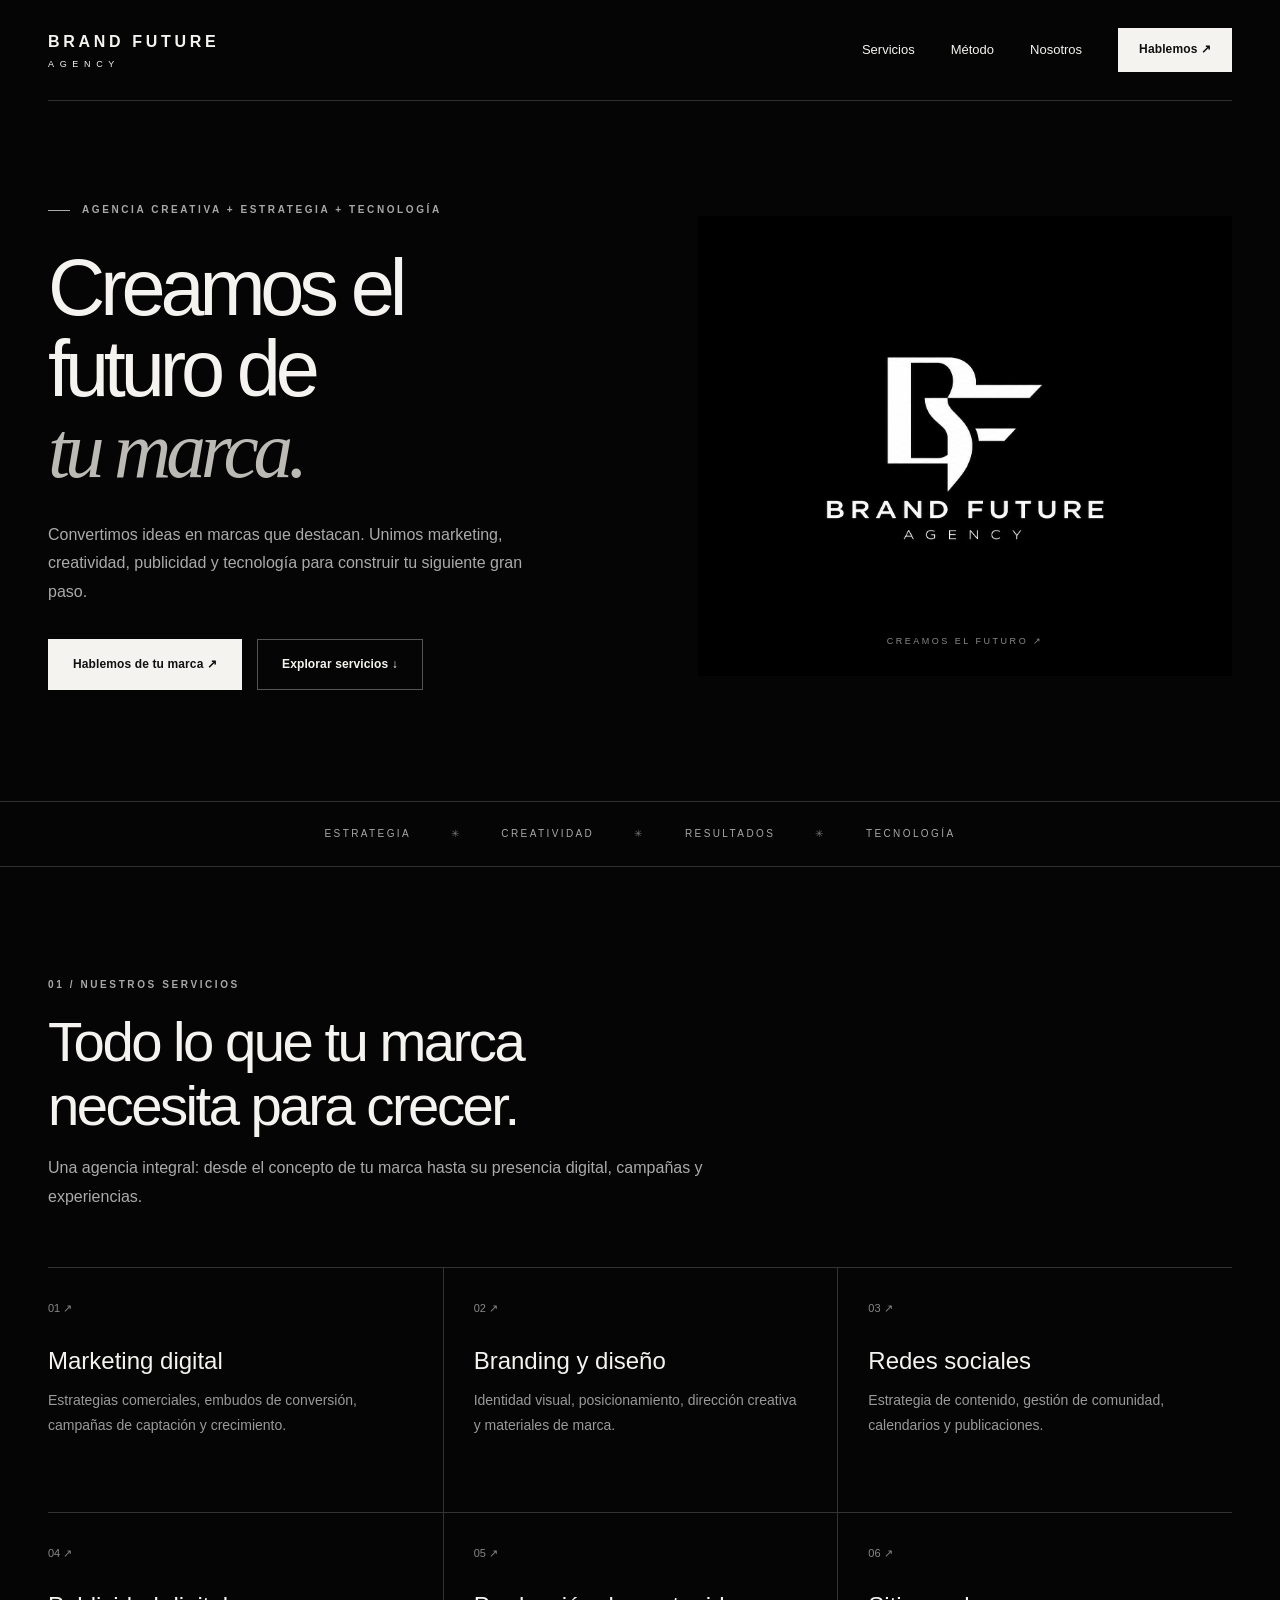
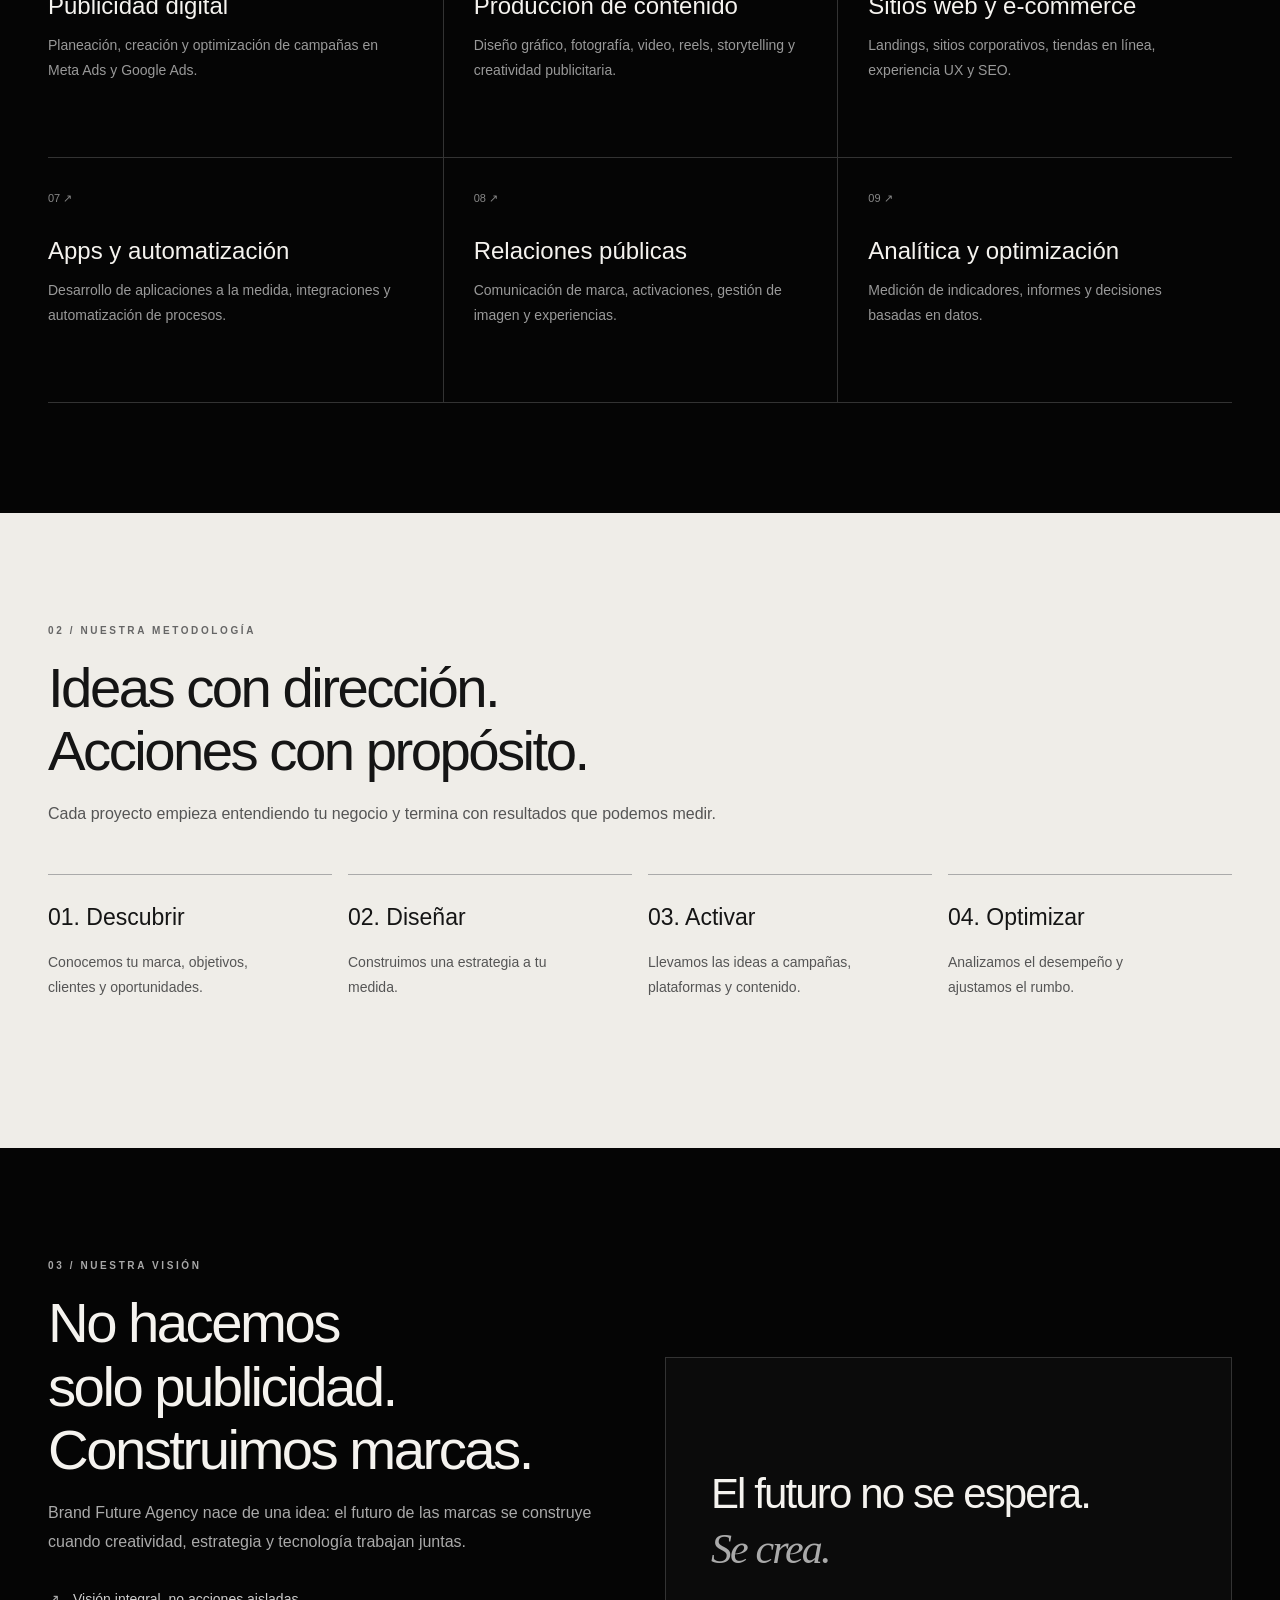
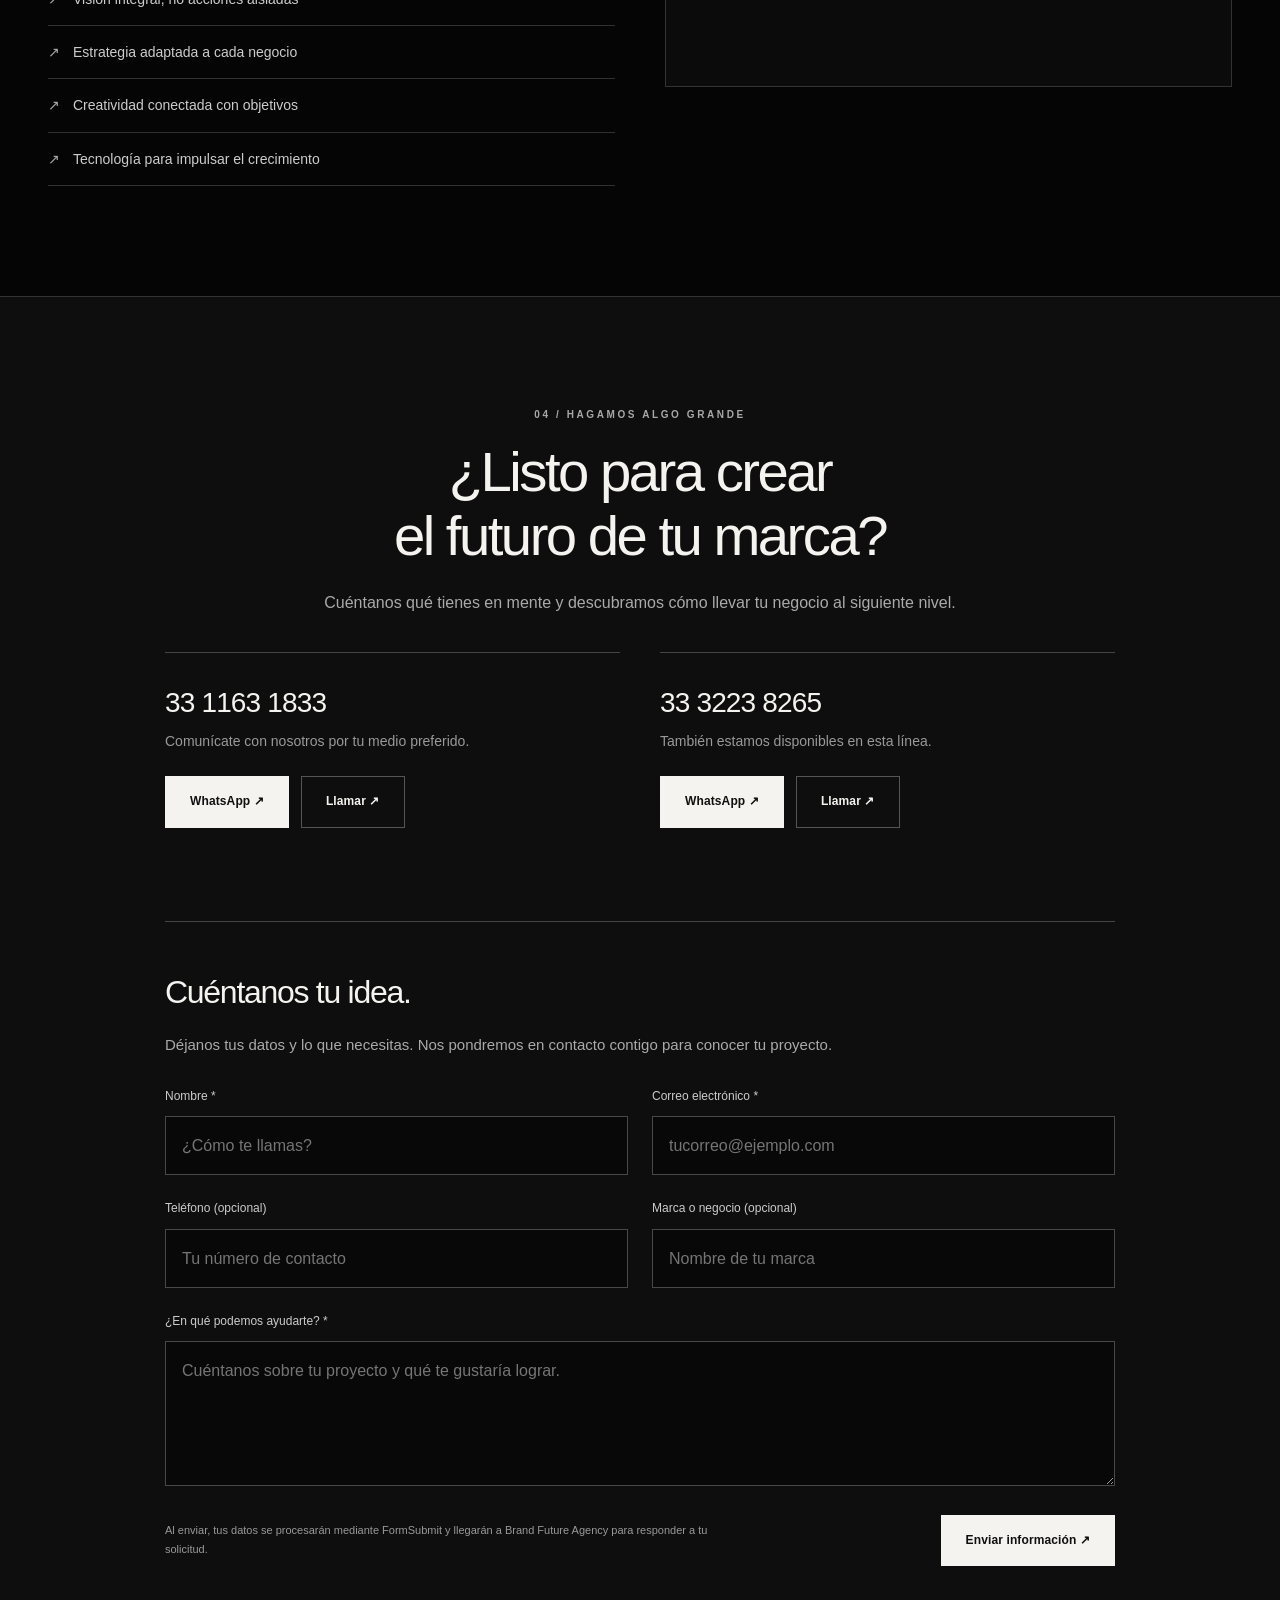
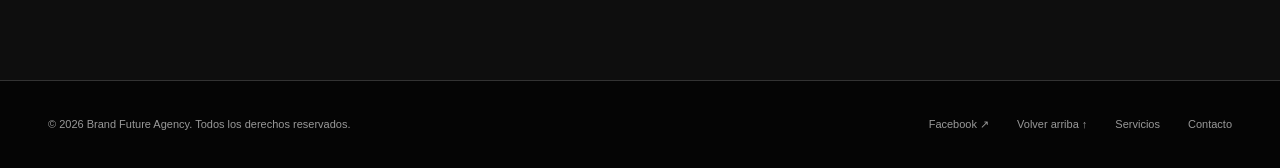
==== index.html @ 838fb136 "Actualizar eslogan: Creamos el futuro de tu marca" ====
<!doctype html>
<html lang="es">
<head>
<meta charset="UTF-8"><meta name="viewport" content="width=device-width, initial-scale=1">
<meta name="theme-color" content="#090909"><meta name="description" content="Brand Future Agency: marketing digital, branding, redes sociales, publicidad, desarrollo web y apps. Creamos el futuro de tu marca.">
<title>Brand Future Agency | Creamos el futuro de tu marca</title>
<meta property="og:title" content="Brand Future Agency"><meta property="og:description" content="Creamos el futuro de tu marca. Agencia integral de marketing digital, branding y tecnología."><meta property="og:type" content="website"><meta property="og:image" content="logo.png">
<link rel="icon" href="favicon.svg" type="image/svg+xml">
<style>
:root{color-scheme:dark;--black:#090909;--panel:#131313;--white:#f9f9f7;--muted:#aaa;--line:#333;--accent:#c8ff4d}*{box-sizing:border-box}html{scroll-behavior:smooth}body{margin:0;font-family:Inter,Arial,Helvetica,sans-serif;background:var(--black);color:var(--white);line-height:1.6}a{color:inherit;text-decoration:none}button{font:inherit}.container{width:min(1180px,calc(100% - 42px));margin:auto}.nav{height:78px;display:flex;align-items:center;justify-content:space-between;gap:18px}.brand{font-weight:900;letter-spacing:.14em;font-size:17px}.brand small{display:block;font-size:9px;letter-spacing:.52em;font-weight:400}.navlinks{display:flex;align-items:center;gap:26px;font-size:13px}.navlinks a:hover,.footer a:hover{color:var(--accent)}.btn{display:inline-flex;align-items:center;justify-content:center;border:1px solid var(--accent);padding:13px 22px;font-weight:750;letter-spacing:.01em;background:var(--accent);color:#101010;border-radius:50px;transition:.2s}.btn:hover{transform:translateY(-2px);background:#e1ff91}.btn.alt{background:transparent;color:var(--white);border-color:#707070}.btn.alt:hover{border-color:var(--white)}.hero{min-height:670px;display:grid;grid-template-columns:1fr 1fr;align-items:center;gap:40px;padding:45px 0 90px}.eyebrow{font-size:12px;text-transform:uppercase;letter-spacing:.23em;color:var(--accent);font-weight:bold}.hero h1{font-size:clamp(48px,6.5vw,96px);line-height:1.02;letter-spacing:-.055em;margin:24px 0}.hero h1 span{color:var(--accent)}.hero p{color:#bebebe;font-size:18px;max-width:550px}.actions{display:flex;gap:12px;flex-wrap:wrap;margin-top:34px}.hero-visual{border:1px solid var(--line);background:radial-gradient(ellipse at 65% 15%,#323b25,#111 47%,#090909 75%);border-radius:30px;min-height:455px;display:flex;flex-direction:column;align-items:center;justify-content:center;overflow:hidden;position:relative;padding:30px}.hero-visual:before,.hero-visual:after{content:"";position:absolute;border:1px solid #7777;border-radius:50%;width:390px;height:390px}.hero-visual:after{width:275px;height:275px}.hero-visual img{position:relative;z-index:2;width:100%;max-width:480px;mix-blend-mode:screen}.hero-visual .orbit{position:absolute;z-index:3;right:30px;bottom:24px;border:1px solid #556344;background:#18200d;border-radius:40px;padding:8px 15px;font-size:12px;color:var(--accent)}.ticker{border-block:1px solid var(--line);padding:16px 0;color:#a8a8a8;font-size:12px;letter-spacing:.17em;text-align:center}.ticker span{padding:0 18px;color:var(--accent)}section{padding:105px 0}.sec-label{color:var(--accent);letter-spacing:.19em;text-transform:uppercase;font-size:12px;font-weight:700}.section-title{font-size:clamp(35px,5vw,65px);line-height:1.13;letter-spacing:-.05em;margin:17px 0}.lead{max-width:710px;color:#bbb;font-size:17px}.services{display:grid;grid-template-columns:repeat(3,minmax(0,1fr));gap:15px;margin-top:45px}.service{padding:29px;border:1px solid #2d2d2d;border-radius:20px;background:#141414;min-height:230px;transition:.2s}.service:hover{border-color:#758c46;transform:translateY(-3px)}.service .number{font-size:13px;color:var(--accent)}.service h3{font-size:22px;line-height:1.2;margin:30px 0 12px}.service p{font-size:14px;color:#aaa;margin:0}.band{background:#e9f9bc;color:#0b0b0b}.band .sec-label{color:#4d601c}.band .lead{color:#414936}.steps{display:grid;grid-template-columns:repeat(4,1fr);gap:16px;margin-top:45px}.step{border-top:1px solid #777;padding:20px 7px}.step strong{display:block;font-size:25px}.step p{font-size:14px}.about-grid{display:grid;grid-template-columns:1fr 1fr;gap:50px;align-items:center}.statement{background:#171717;border:1px solid #373737;border-radius:24px;padding:40px}.statement p{font-size:clamp(24px,3.4vw,42px);line-height:1.25;letter-spacing:-.045em;margin:0}.statement em{font-style:normal;color:var(--accent)}.check{border-bottom:1px solid #313131;padding:15px 0;color:#ccc}.check:before{content:"↗";color:var(--accent);margin-right:13px}.contact{background:linear-gradient(130deg,#1b2211,#111 70%);border-block:1px solid #3a432f;text-align:center}.contact .lead{margin:22px auto 30px}.contact-actions{display:flex;justify-content:center;gap:12px;flex-wrap:wrap}.fine{color:#999;font-size:13px;margin-top:22px}.footer{padding:32px 0;display:flex;gap:14px;align-items:center;justify-content:space-between;color:#999;font-size:13px;flex-wrap:wrap}.footer-links{display:flex;gap:22px}.menu-button{display:none;background:none;border:1px solid #555;color:white;border-radius:8px;padding:8px 12px}a:focus-visible,button:focus-visible{outline:3px solid var(--accent);outline-offset:4px}@media(max-width:800px){.hero{grid-template-columns:1fr;padding:50px 0}.hero-visual{min-height:320px}.services{grid-template-columns:repeat(2,1fr)}.steps{grid-template-columns:repeat(2,1fr)}.about-grid{grid-template-columns:1fr}.menu-button{display:block}.navlinks{display:none;position:absolute;z-index:10;top:70px;left:20px;right:20px;background:#191919;border:1px solid #444;border-radius:18px;padding:20px;flex-direction:column;align-items:stretch}.navlinks.open{display:flex}}@media(max-width:530px){.services,.steps{grid-template-columns:1fr}.hero h1{font-size:51px}.hero-visual{min-height:270px}.service{min-height:190px}.nav{height:72px}.brand{font-size:13px}.brand small{font-size:7px}section{padding:70px 0}.ticker{font-size:10px}}
.contact-options{display:grid;grid-template-columns:repeat(2,minmax(0,1fr));gap:20px;max-width:850px;margin:34px auto 0;text-align:left}.contact-option{background:#171b13;border:1px solid #46513a;border-radius:22px;padding:26px}.contact-option h3{font-size:28px;margin:0 0 4px}.contact-option p{color:#bbb;margin:0 0 24px;font-size:14px}.contact-option .contact-actions{justify-content:flex-start}@media(max-width:700px){.contact-options{grid-template-columns:1fr}.contact-option h3{font-size:24px}}

/* Dirección visual: identidad monocromática de Brand Future. */
:root{--black:#050505;--panel:#101010;--white:#f5f3ef;--muted:#aaa;--line:#303030;--accent:#f5f3ef}
body{background:#050505;font-family:Arial,Helvetica,sans-serif}.container{width:min(1320px,calc(100% - 96px))}
header{border-bottom:1px solid #303030}.nav{height:100px}.brand{font-size:16px;letter-spacing:.23em}.brand small{margin-top:3px;letter-spacing:.63em}.navlinks{gap:36px}
.btn{border-radius:0;background:#f5f3ef;border-color:#f5f3ef;padding:15px 24px;font-size:12px;font-weight:600}.btn:hover{background:#d7d5d0;transform:translateY(-2px)}.btn.alt{border-color:#555}.navlinks .btn{padding:11px 20px}
.hero{min-height:700px;grid-template-columns:1.2fr 1fr;gap:10px;padding:70px 0 80px}.eyebrow,.sec-label{font-size:10px;letter-spacing:.26em;color:#a8a8a8}.eyebrow:before{content:' ';display:inline-block;width:22px;height:1px;background:#aaa;vertical-align:middle;margin-right:12px}
.hero h1{font-size:clamp(52px,6.2vw,100px);font-weight:400;line-height:1.02;letter-spacing:-.065em;margin:30px 0}.hero h1 span{font-family:Georgia,'Times New Roman',serif;font-style:italic;font-weight:400;color:#bcbab5}.hero p{font-size:16px;max-width:480px;line-height:1.8;color:#aaa}.actions{margin-top:32px;gap:15px}
.hero-visual{background:#000;border:0;border-radius:0;min-height:460px;padding:0}.hero-visual:before,.hero-visual:after{display:none}.hero-visual img{max-width:none;width:135%;mix-blend-mode:normal}.hero-visual .orbit{background:none;border:0;border-radius:0;color:#888;right:auto;bottom:20px;font-size:9px;letter-spacing:.28em}
.ticker{font-size:10px;letter-spacing:.24em;padding:24px 0}.ticker span{color:#777;padding:0 35px}section{padding:110px 0}.section-title{font-weight:400;letter-spacing:-.045em;font-size:clamp(38px,4.4vw,66px)}.lead{font-size:16px;color:#aaa;line-height:1.8}
.services{gap:0;margin-top:55px;border-top:1px solid #333}.service{background:none;border:0;border-bottom:1px solid #333;border-radius:0;padding:32px 30px 38px 0;min-height:245px}.service:nth-child(3n+2),.service:nth-child(3n+3){padding-left:30px;border-left:1px solid #333}.service:hover{background:#101010;transform:none;border-color:#555}.service .number{color:#888;font-size:11px}.service h3{font-weight:400;font-size:24px;margin-top:30px}.service p{line-height:1.8;color:#999}
.band{background:#efede8;color:#151515}.band .sec-label{color:#666}.band .lead{color:#555}.step{padding:24px 0;border-color:#aaa}.step strong{font-weight:400;font-size:23px}.step p{color:#555;line-height:1.8;max-width:235px}
.statement{background:#0b0b0b;border:1px solid #333;border-radius:0;padding:65px 45px;min-height:330px;display:flex;align-items:center}.statement p{font-weight:400;line-height:1.3}.statement em{font-family:Georgia,serif;font-style:italic;color:#aaa}.check{font-size:14px}.check:before{color:#aaa}
.contact{background:#0e0e0e;border-color:#333}.contact-options{max-width:950px;gap:40px}.contact-option{background:none;border:0;border-top:1px solid #444;border-radius:0;padding:28px 0}.contact-option h3{font-weight:400;letter-spacing:-.03em}.contact-option p{color:#999}.footer{padding:35px 0;font-size:11px}.footer-links{gap:28px}
@media(max-width:1000px){.hero{grid-template-columns:1.2fr 1fr}.hero h1{font-size:68px}.hero-visual{min-height:350px}.container{width:calc(100% - 56px)}}
@media(max-width:800px){.hero{grid-template-columns:1fr;padding:55px 0 30px;gap:10px}.hero h1{font-size:clamp(53px,9vw,80px)}.hero-visual{min-height:300px;max-width:550px;width:100%;margin:auto}.hero-visual img{width:100%}.hero-visual .orbit{bottom:0}.nav{height:82px}.navlinks{border-radius:0;background:#111}.service:nth-child(n){padding:28px 20px 32px 0;border-left:0}.service:nth-child(2n){padding-left:20px;border-left:1px solid #333}.ticker span{padding:0 12px}.statement{padding:40px}.contact-options{gap:20px}}
@media(max-width:530px){.container{width:calc(100% - 40px)}.hero h1{font-size:53px}.hero p{font-size:15px}.hero-visual{min-height:250px}.hero-visual img{width:120%}.service:nth-child(n){border-left:0;padding:28px 0;min-height:auto}.service h3{margin-top:20px}.ticker{font-size:8px;letter-spacing:.1em}.ticker span{padding:0 6px}.steps{gap:0}section{padding:70px 0}.actions .btn{font-size:11px;padding:14px 17px}.contact-option h3{font-size:28px}}
@media(prefers-reduced-motion:reduce){html{scroll-behavior:auto}*{transition:none!important}}


.inquiry{max-width:950px;margin:65px auto 0;padding-top:45px;border-top:1px solid #444;text-align:left}.inquiry h3{font-size:32px;font-weight:400;letter-spacing:-.04em;margin:0 0 12px}.inquiry>p{color:#aaa;font-size:15px}.form-grid{display:grid;grid-template-columns:1fr 1fr;gap:24px;margin-top:30px}.field{display:flex;flex-direction:column;gap:10px;font-size:12px;color:#ccc}.field.wide{grid-column:1/-1}.field input,.field textarea{width:100%;border:1px solid #484848;background:#080808;color:#f5f3ef;padding:16px;font:inherit;font-size:16px;border-radius:0}.field textarea{min-height:145px;resize:vertical}.field input:focus,.field textarea:focus{outline:1px solid #eee;border-color:#eee}.form-bottom{display:flex;align-items:center;justify-content:space-between;gap:24px;margin-top:24px}.form-bottom p{font-size:11px;line-height:1.7;color:#999;max-width:560px}.email-direct{display:inline-block;font-size:13px;color:#bbb;margin-top:20px;overflow-wrap:anywhere}.email-direct:hover{text-decoration:underline}@media(max-width:600px){.form-grid{grid-template-columns:1fr;gap:20px}.form-bottom{align-items:flex-start;flex-direction:column;gap:10px}.inquiry h3{font-size:28px}}
</style>
</head>
<body>
<header class="container"><nav class="nav" aria-label="Navegación principal"><a class="brand" href="#inicio">BRAND FUTURE<small>AGENCY</small></a><button class="menu-button" id="menu" aria-label="Abrir menú" aria-expanded="false" aria-controls="links">☰ Menú</button><div class="navlinks" id="links"><a href="#servicios">Servicios</a><a href="#metodo">Método</a><a href="#nosotros">Nosotros</a><a href="#contacto" class="btn">Hablemos ↗</a></div></nav></header>
<main>
<div class="container"><div class="hero" id="inicio"><div><div class="eyebrow">Agencia creativa + estrategia + tecnología</div><h1>Creamos el<br>futuro de<br><span>tu marca.</span></h1><p>Convertimos ideas en marcas que destacan. Unimos marketing, creatividad, publicidad y tecnología para construir tu siguiente gran paso.</p><div class="actions"><a href="https://wa.me/523311631833?text=Hola%2C%20quiero%20informaci%C3%B3n%20sobre%20los%20servicios%20de%20Brand%20Future%20Agency" target="_blank" rel="noopener noreferrer" class="btn">Hablemos de tu marca ↗</a><a href="#servicios" class="btn alt">Explorar servicios ↓</a></div></div><div class="hero-visual"><img src="brand-future.jpg" alt="Monograma BF de Brand Future Agency en blanco sobre negro"><div class="orbit">CREAMOS EL FUTURO ↗</div></div></div></div>
<div class="ticker">ESTRATEGIA <span>✳</span> CREATIVIDAD <span>✳</span> RESULTADOS <span>✳</span> TECNOLOGÍA</div>
<section id="servicios" class="container"><div class="sec-label">01 / Nuestros servicios</div><h2 class="section-title">Todo lo que tu marca<br>necesita para crecer.</h2><p class="lead">Una agencia integral: desde el concepto de tu marca hasta su presencia digital, campañas y experiencias.</p><div class="services">
<article class="service"><div class="number">01 ↗</div><h3>Marketing digital</h3><p>Estrategias comerciales, embudos de conversión, campañas de captación y crecimiento.</p></article>
<article class="service"><div class="number">02 ↗</div><h3>Branding y diseño</h3><p>Identidad visual, posicionamiento, dirección creativa y materiales de marca.</p></article>
<article class="service"><div class="number">03 ↗</div><h3>Redes sociales</h3><p>Estrategia de contenido, gestión de comunidad, calendarios y publicaciones.</p></article>
<article class="service"><div class="number">04 ↗</div><h3>Publicidad digital</h3><p>Planeación, creación y optimización de campañas en Meta Ads y Google Ads.</p></article>
<article class="service"><div class="number">05 ↗</div><h3>Producción de contenido</h3><p>Diseño gráfico, fotografía, video, reels, storytelling y creatividad publicitaria.</p></article>
<article class="service"><div class="number">06 ↗</div><h3>Sitios web y e-commerce</h3><p>Landings, sitios corporativos, tiendas en línea, experiencia UX y SEO.</p></article>
<article class="service"><div class="number">07 ↗</div><h3>Apps y automatización</h3><p>Desarrollo de aplicaciones a la medida, integraciones y automatización de procesos.</p></article>
<article class="service"><div class="number">08 ↗</div><h3>Relaciones públicas</h3><p>Comunicación de marca, activaciones, gestión de imagen y experiencias.</p></article>
<article class="service"><div class="number">09 ↗</div><h3>Analítica y optimización</h3><p>Medición de indicadores, informes y decisiones basadas en datos.</p></article>
</div></section>
<section class="band" id="metodo"><div class="container"><div class="sec-label">02 / Nuestra metodología</div><h2 class="section-title">Ideas con dirección.<br>Acciones con propósito.</h2><p class="lead">Cada proyecto empieza entendiendo tu negocio y termina con resultados que podemos medir.</p><div class="steps"><div class="step"><strong>01. Descubrir</strong><p>Conocemos tu marca, objetivos, clientes y oportunidades.</p></div><div class="step"><strong>02. Diseñar</strong><p>Construimos una estrategia a tu medida.</p></div><div class="step"><strong>03. Activar</strong><p>Llevamos las ideas a campañas, plataformas y contenido.</p></div><div class="step"><strong>04. Optimizar</strong><p>Analizamos el desempeño y ajustamos el rumbo.</p></div></div></div></section>
<section id="nosotros" class="container"><div class="about-grid"><div><div class="sec-label">03 / Nuestra visión</div><h2 class="section-title">No hacemos<br>solo publicidad.<br>Construimos marcas.</h2><p class="lead">Brand Future Agency nace de una idea: el futuro de las marcas se construye cuando creatividad, estrategia y tecnología trabajan juntas.</p><div class="check">Visión integral, no acciones aisladas</div><div class="check">Estrategia adaptada a cada negocio</div><div class="check">Creatividad conectada con objetivos</div><div class="check">Tecnología para impulsar el crecimiento</div></div><div class="statement"><p>El futuro no se espera.<br><em>Se crea.</em></p></div></div></section>
<section class="contact" id="contacto"><div class="container"><div class="sec-label">04 / Hagamos algo grande</div><h2 class="section-title">¿Listo para crear<br>el futuro de tu marca?</h2><p class="lead">Cuéntanos qué tienes en mente y descubramos cómo llevar tu negocio al siguiente nivel.</p><div class="contact-options">
<div class="contact-option"><h3>33 1163 1833</h3><p>Comunícate con nosotros por tu medio preferido.</p><div class="contact-actions"><a class="btn" href="https://wa.me/523311631833?text=Hola%2C%20quiero%20informaci%C3%B3n%20sobre%20Brand%20Future%20Agency" target="_blank" rel="noopener noreferrer" aria-label="Enviar WhatsApp al 33 1163 1833">WhatsApp ↗</a><a class="btn alt" href="tel:+523311631833" aria-label="Llamar al 33 1163 1833">Llamar ↗</a></div></div>
<div class="contact-option"><h3>33 3223 8265</h3><p>También estamos disponibles en esta línea.</p><div class="contact-actions"><a class="btn" href="https://wa.me/523332238265?text=Hola%2C%20quiero%20informaci%C3%B3n%20sobre%20Brand%20Future%20Agency" target="_blank" rel="noopener noreferrer" aria-label="Enviar WhatsApp al 33 3223 8265">WhatsApp ↗</a><a class="btn alt" href="tel:+523332238265" aria-label="Llamar al 33 3223 8265">Llamar ↗</a></div></div>
</div>
<div class="inquiry" id="informacion">
<h3>Cuéntanos tu idea.</h3>
<p>Déjanos tus datos y lo que necesitas. Nos pondremos en contacto contigo para conocer tu proyecto.</p>
<form action="https://formsubmit.co/tiempolibreserviciosintegrales@gmail.com" method="POST">
<input type="hidden" name="_subject" value="Nueva solicitud de información | Brand Future Agency">
<input type="hidden" name="_template" value="table">
<div class="form-grid">
<label class="field" for="contact-name">Nombre *<input id="contact-name" name="name" autocomplete="name" required maxlength="120" placeholder="¿Cómo te llamas?"></label>
<label class="field" for="contact-email">Correo electrónico *<input id="contact-email" type="email" name="email" autocomplete="email" required maxlength="254" placeholder="tucorreo@ejemplo.com"></label>
<label class="field" for="contact-phone">Teléfono (opcional)<input id="contact-phone" type="tel" name="telefono" autocomplete="tel" maxlength="30" placeholder="Tu número de contacto"></label>
<label class="field" for="contact-company">Marca o negocio (opcional)<input id="contact-company" name="negocio" autocomplete="organization" maxlength="150" placeholder="Nombre de tu marca"></label>
<label class="field wide" for="contact-message">¿En qué podemos ayudarte? *<textarea id="contact-message" name="message" required maxlength="5000" placeholder="Cuéntanos sobre tu proyecto y qué te gustaría lograr."></textarea></label>
</div>
<div class="form-bottom"><p>Al enviar, tus datos se procesarán mediante FormSubmit y llegarán a Brand Future Agency para responder a tu solicitud.</p><button class="btn" type="submit">Enviar información ↗</button></div>
</form>

</div>
</div></section>
</main>
<footer class="container footer"><div>© <span id="year"></span> Brand Future Agency. Todos los derechos reservados.</div><div class="footer-links"><a href="https://www.facebook.com/Brand.Future.Agency" target="_blank" rel="noopener noreferrer">Facebook ↗</a><a href="#inicio">Volver arriba ↑</a><a href="#servicios">Servicios</a><a href="#contacto">Contacto</a></div></footer>
<script>document.getElementById('year').textContent=new Date().getFullYear();const menu=document.getElementById('menu'),links=document.getElementById('links');menu.addEventListener('click',()=>{const open=links.classList.toggle('open');menu.setAttribute('aria-expanded',String(open))});links.querySelectorAll('a').forEach(a=>a.addEventListener('click',()=>{links.classList.remove('open');menu.setAttribute('aria-expanded','false')}));</script>
</body></html>
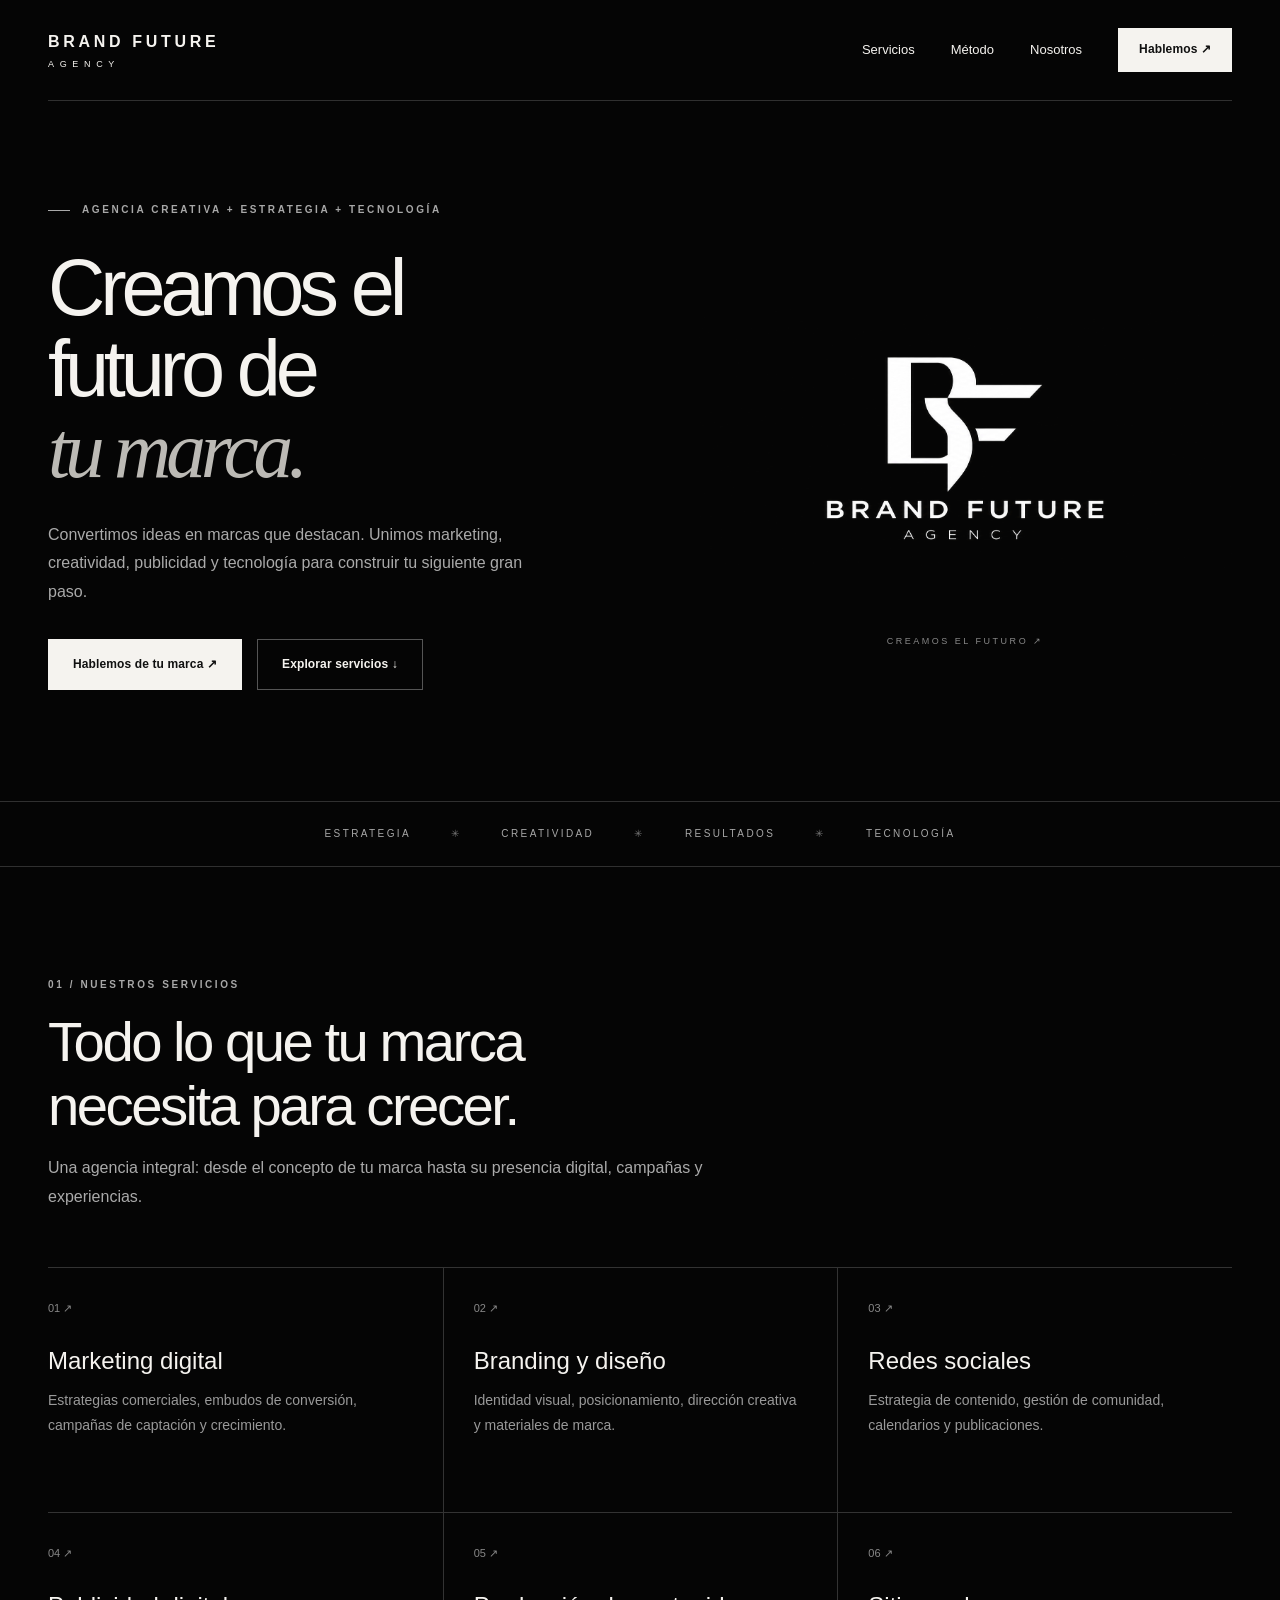
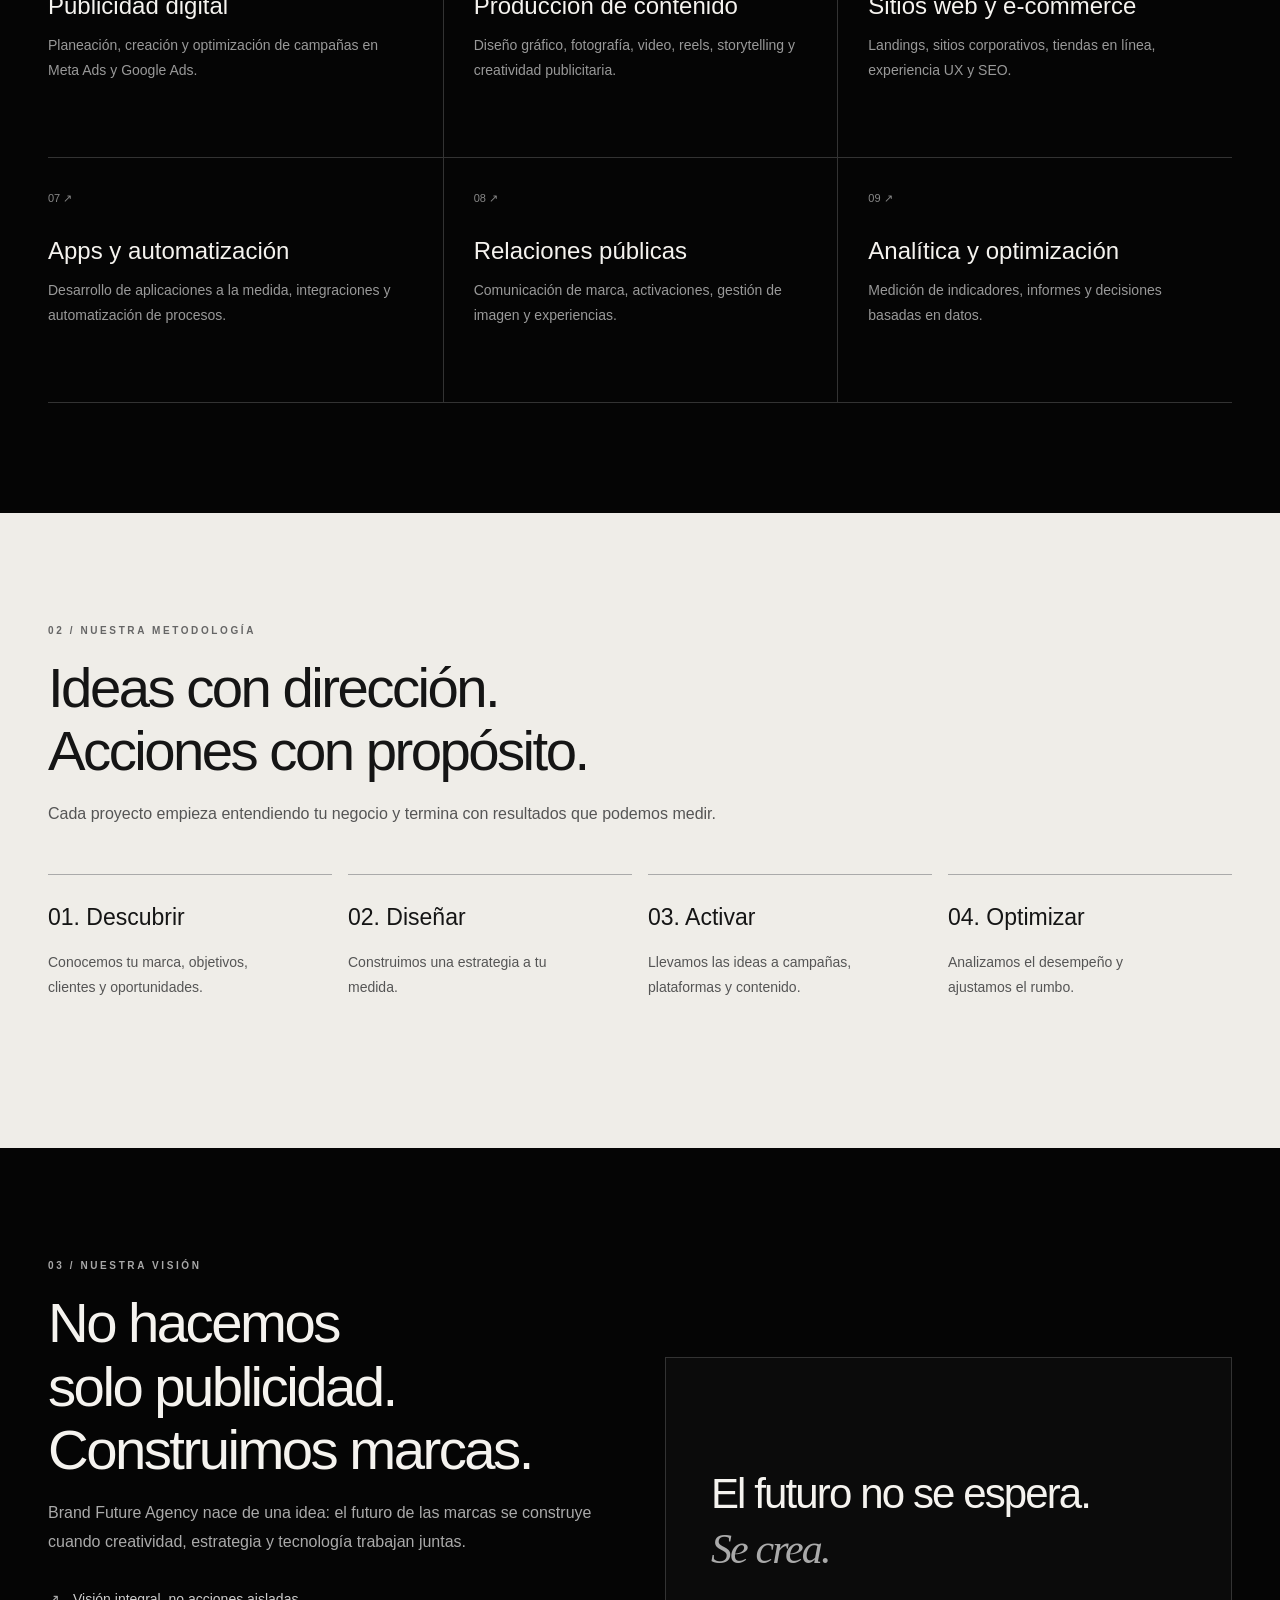
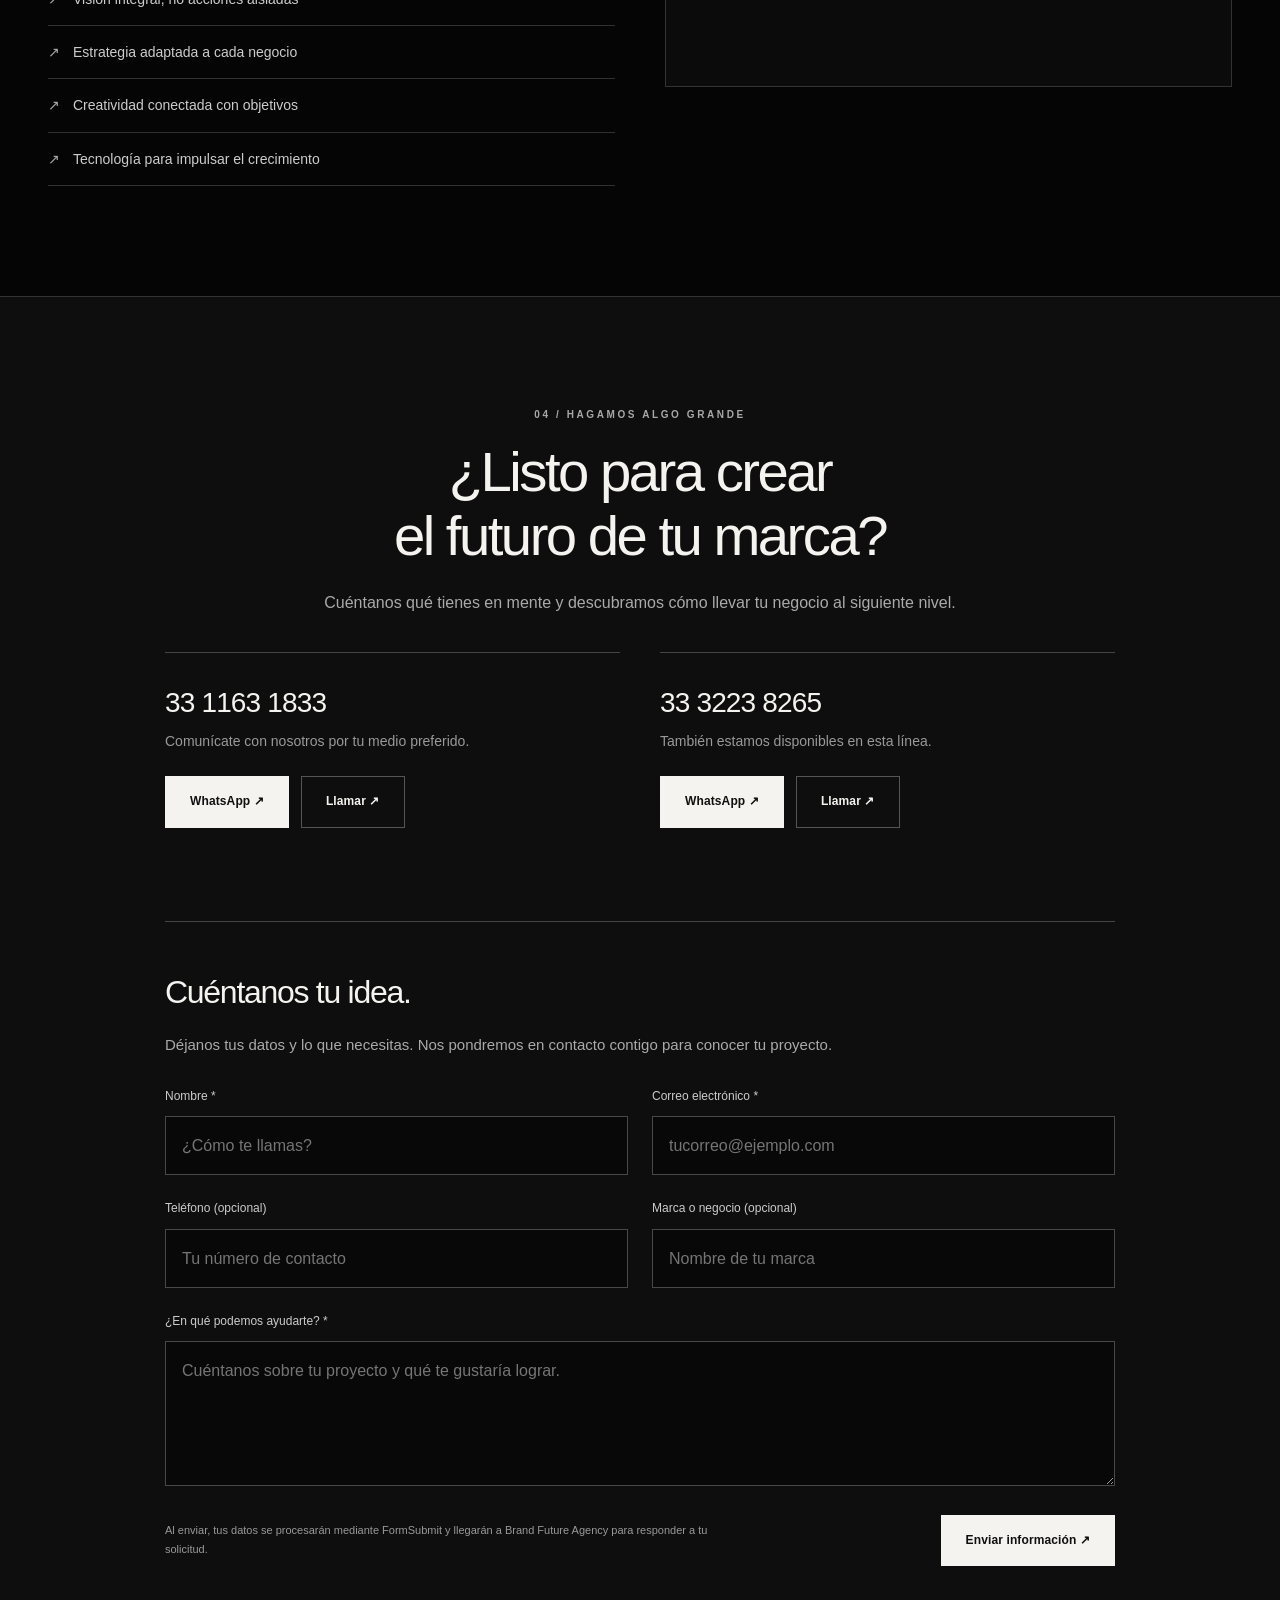
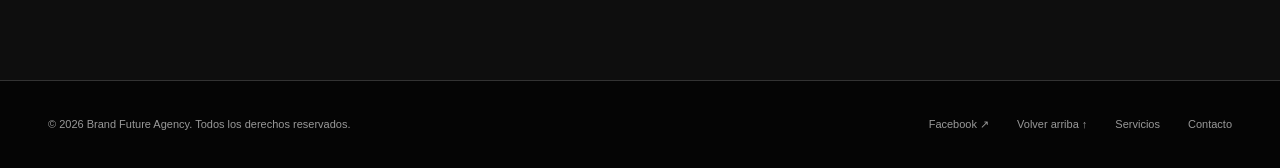
==== commit f5c4e37e: "Integrar el logo con el fondo de la landing" ====
--- a/index.html
+++ b/index.html
@@ -17,7 +17,7 @@
 .btn{border-radius:0;background:#f5f3ef;border-color:#f5f3ef;padding:15px 24px;font-size:12px;font-weight:600}.btn:hover{background:#d7d5d0;transform:translateY(-2px)}.btn.alt{border-color:#555}.navlinks .btn{padding:11px 20px}
 .hero{min-height:700px;grid-template-columns:1.2fr 1fr;gap:10px;padding:70px 0 80px}.eyebrow,.sec-label{font-size:10px;letter-spacing:.26em;color:#a8a8a8}.eyebrow:before{content:' ';display:inline-block;width:22px;height:1px;background:#aaa;vertical-align:middle;margin-right:12px}
 .hero h1{font-size:clamp(52px,6.2vw,100px);font-weight:400;line-height:1.02;letter-spacing:-.065em;margin:30px 0}.hero h1 span{font-family:Georgia,'Times New Roman',serif;font-style:italic;font-weight:400;color:#bcbab5}.hero p{font-size:16px;max-width:480px;line-height:1.8;color:#aaa}.actions{margin-top:32px;gap:15px}
-.hero-visual{background:#000;border:0;border-radius:0;min-height:460px;padding:0}.hero-visual:before,.hero-visual:after{display:none}.hero-visual img{max-width:none;width:135%;mix-blend-mode:normal}.hero-visual .orbit{background:none;border:0;border-radius:0;color:#888;right:auto;bottom:20px;font-size:9px;letter-spacing:.28em}
+.hero-visual{background:transparent;border:0;border-radius:0;min-height:460px;padding:0}.hero-visual:before,.hero-visual:after{display:none}.hero-visual img{max-width:none;width:135%;mix-blend-mode:screen}.hero-visual .orbit{background:none;border:0;border-radius:0;color:#888;right:auto;bottom:20px;font-size:9px;letter-spacing:.28em}
 .ticker{font-size:10px;letter-spacing:.24em;padding:24px 0}.ticker span{color:#777;padding:0 35px}section{padding:110px 0}.section-title{font-weight:400;letter-spacing:-.045em;font-size:clamp(38px,4.4vw,66px)}.lead{font-size:16px;color:#aaa;line-height:1.8}
 .services{gap:0;margin-top:55px;border-top:1px solid #333}.service{background:none;border:0;border-bottom:1px solid #333;border-radius:0;padding:32px 30px 38px 0;min-height:245px}.service:nth-child(3n+2),.service:nth-child(3n+3){padding-left:30px;border-left:1px solid #333}.service:hover{background:#101010;transform:none;border-color:#555}.service .number{color:#888;font-size:11px}.service h3{font-weight:400;font-size:24px;margin-top:30px}.service p{line-height:1.8;color:#999}
 .band{background:#efede8;color:#151515}.band .sec-label{color:#666}.band .lead{color:#555}.step{padding:24px 0;border-color:#aaa}.step strong{font-weight:400;font-size:23px}.step p{color:#555;line-height:1.8;max-width:235px}
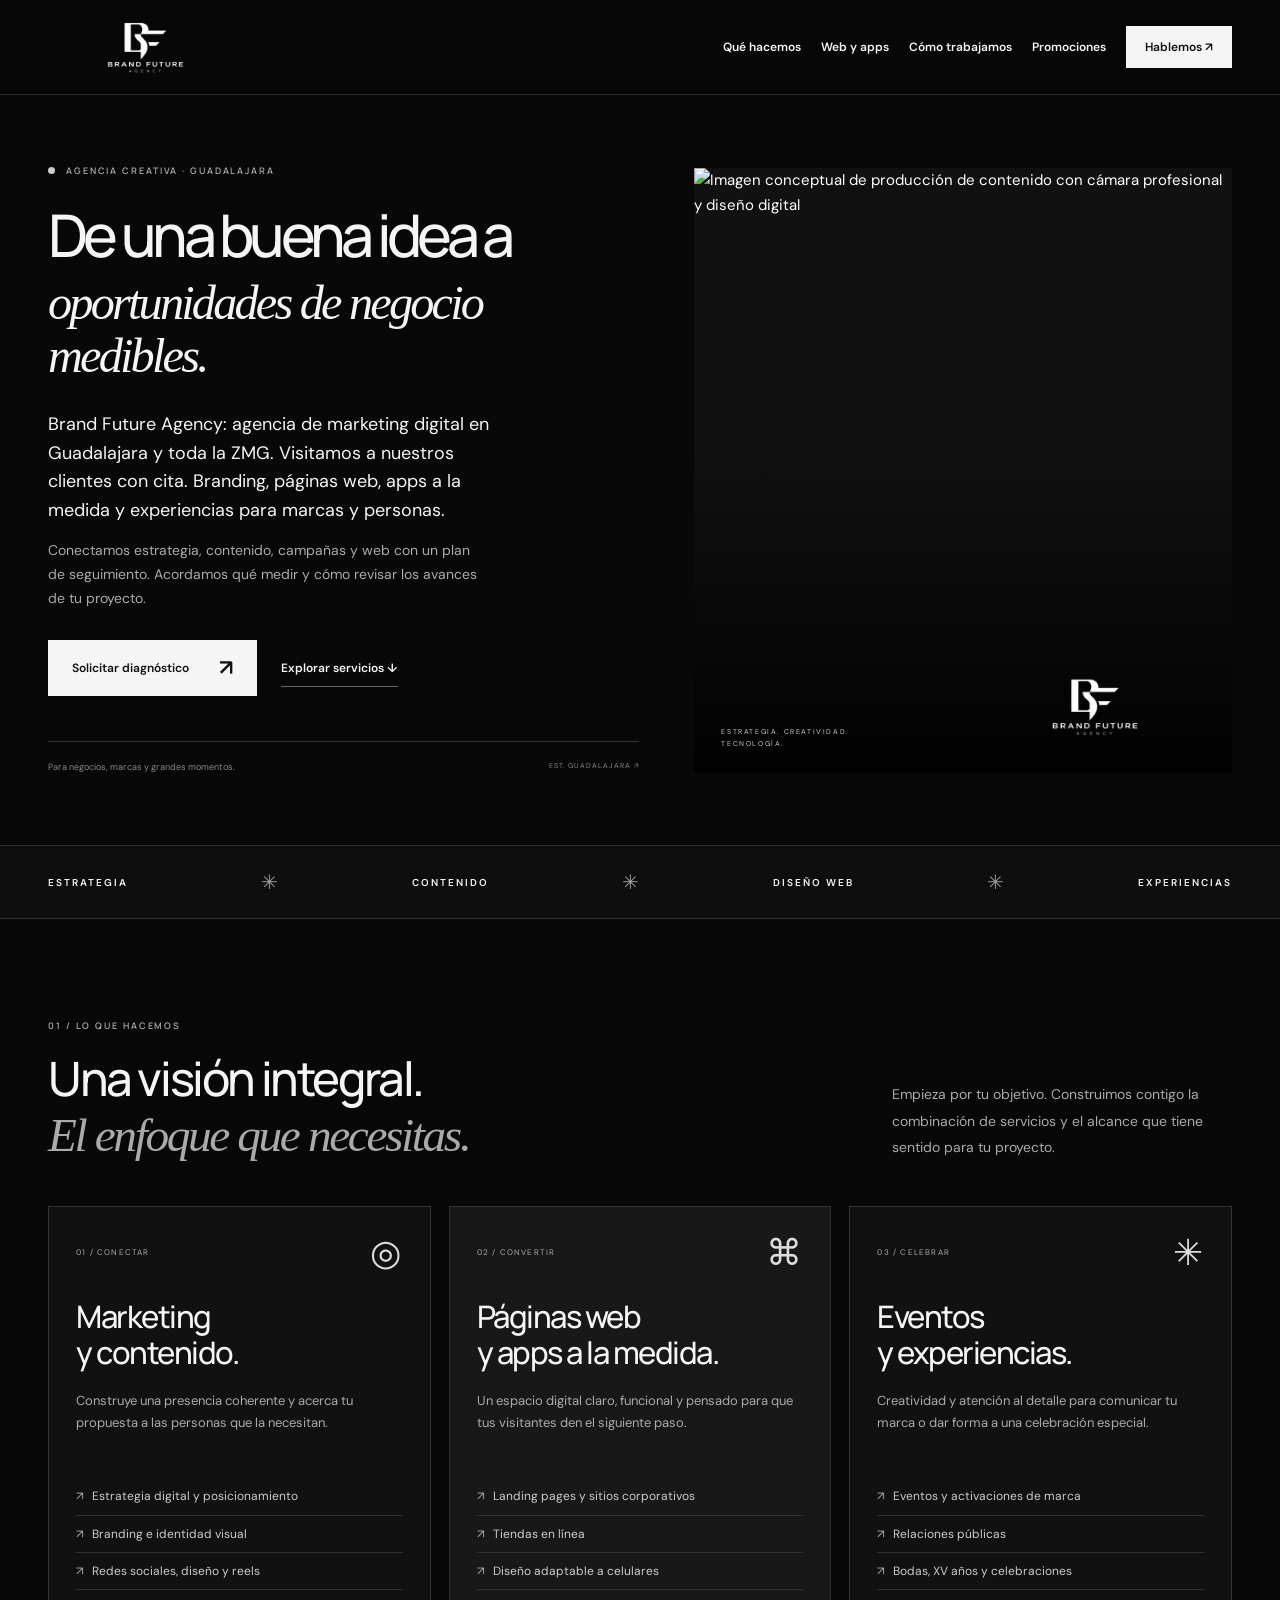
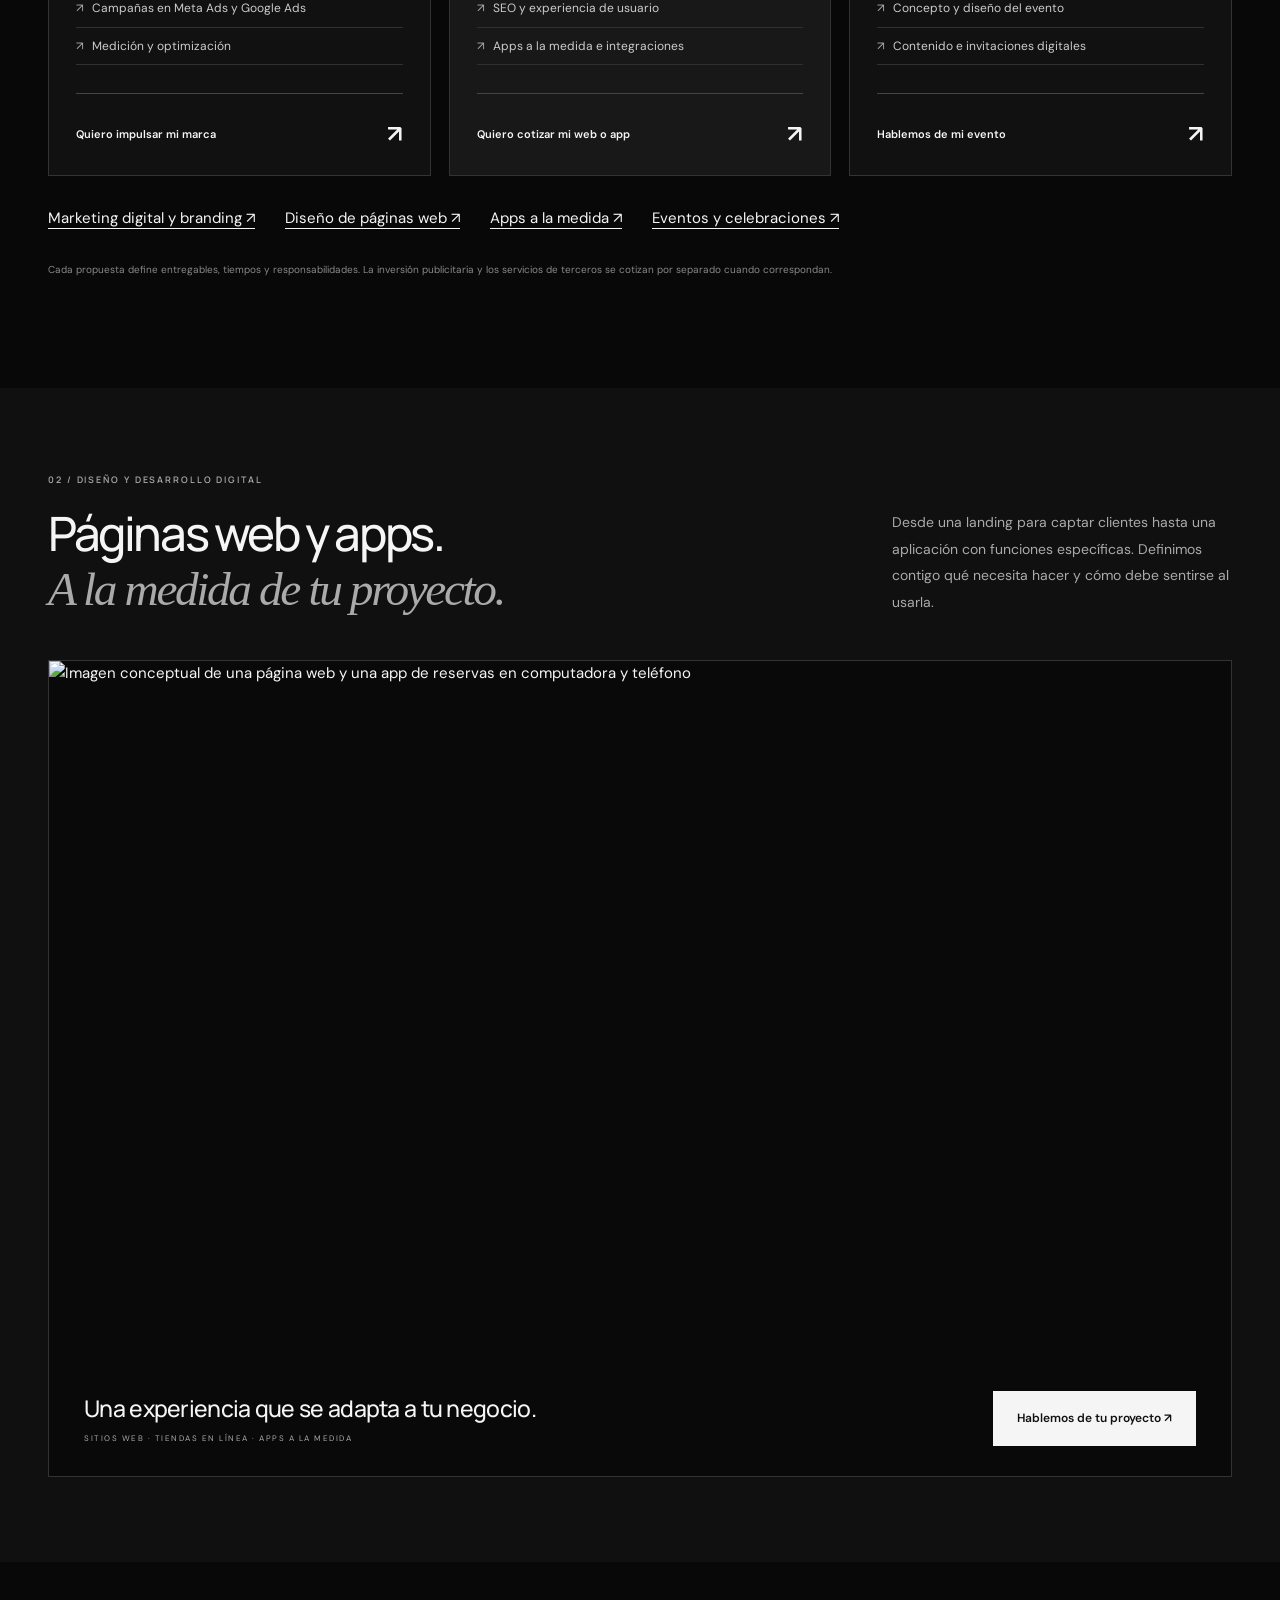
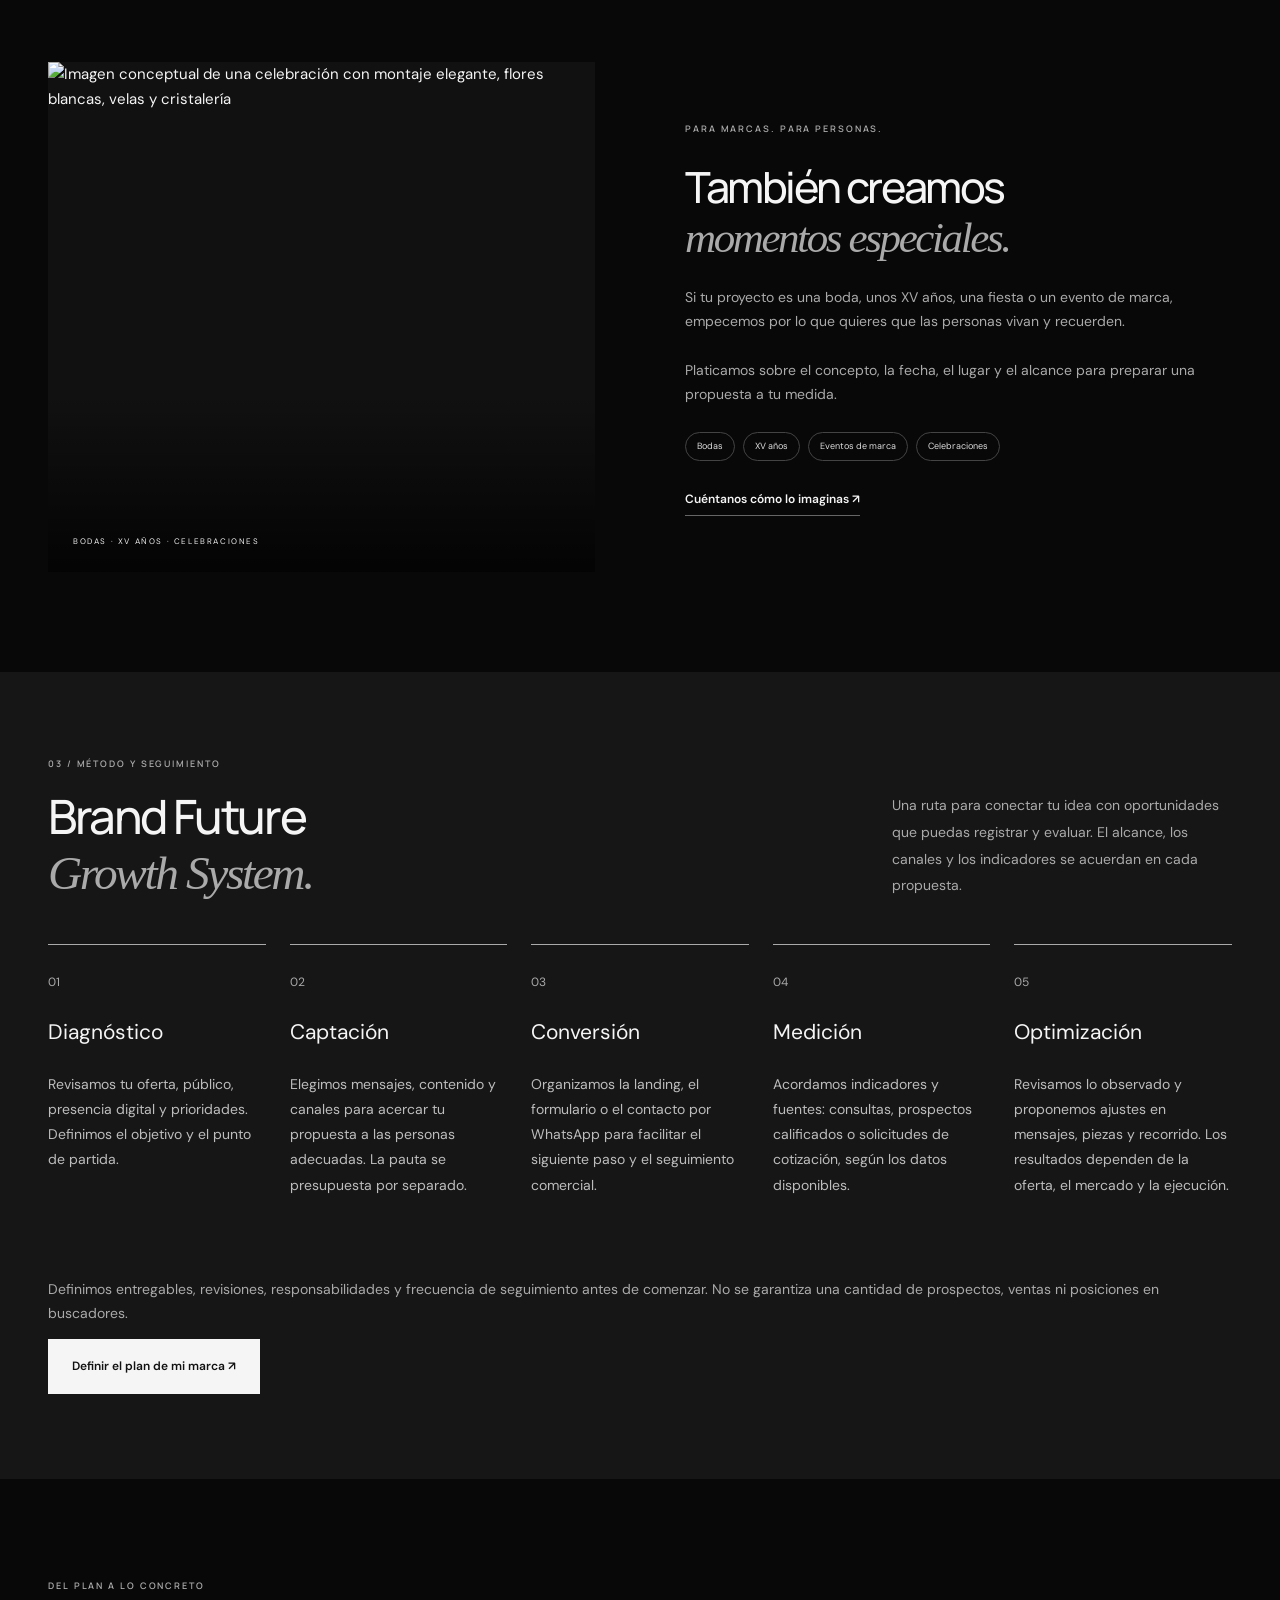
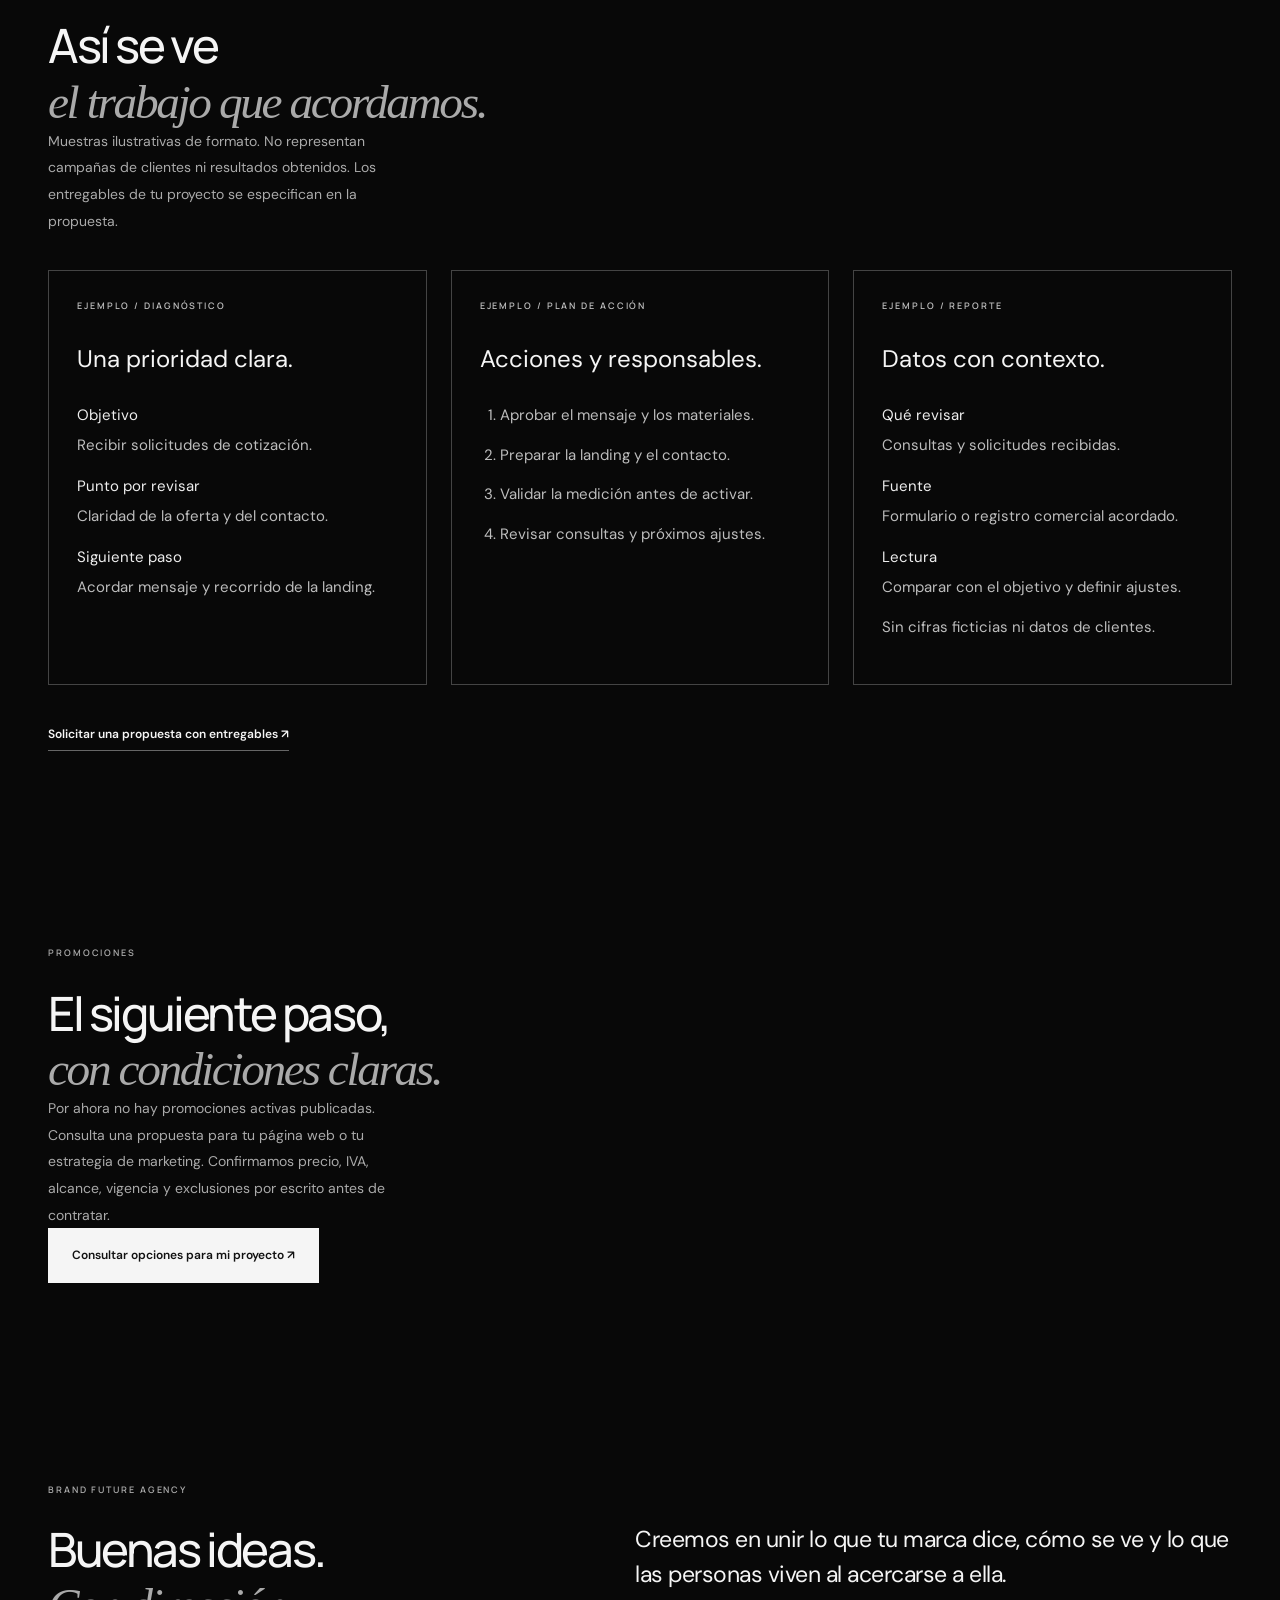
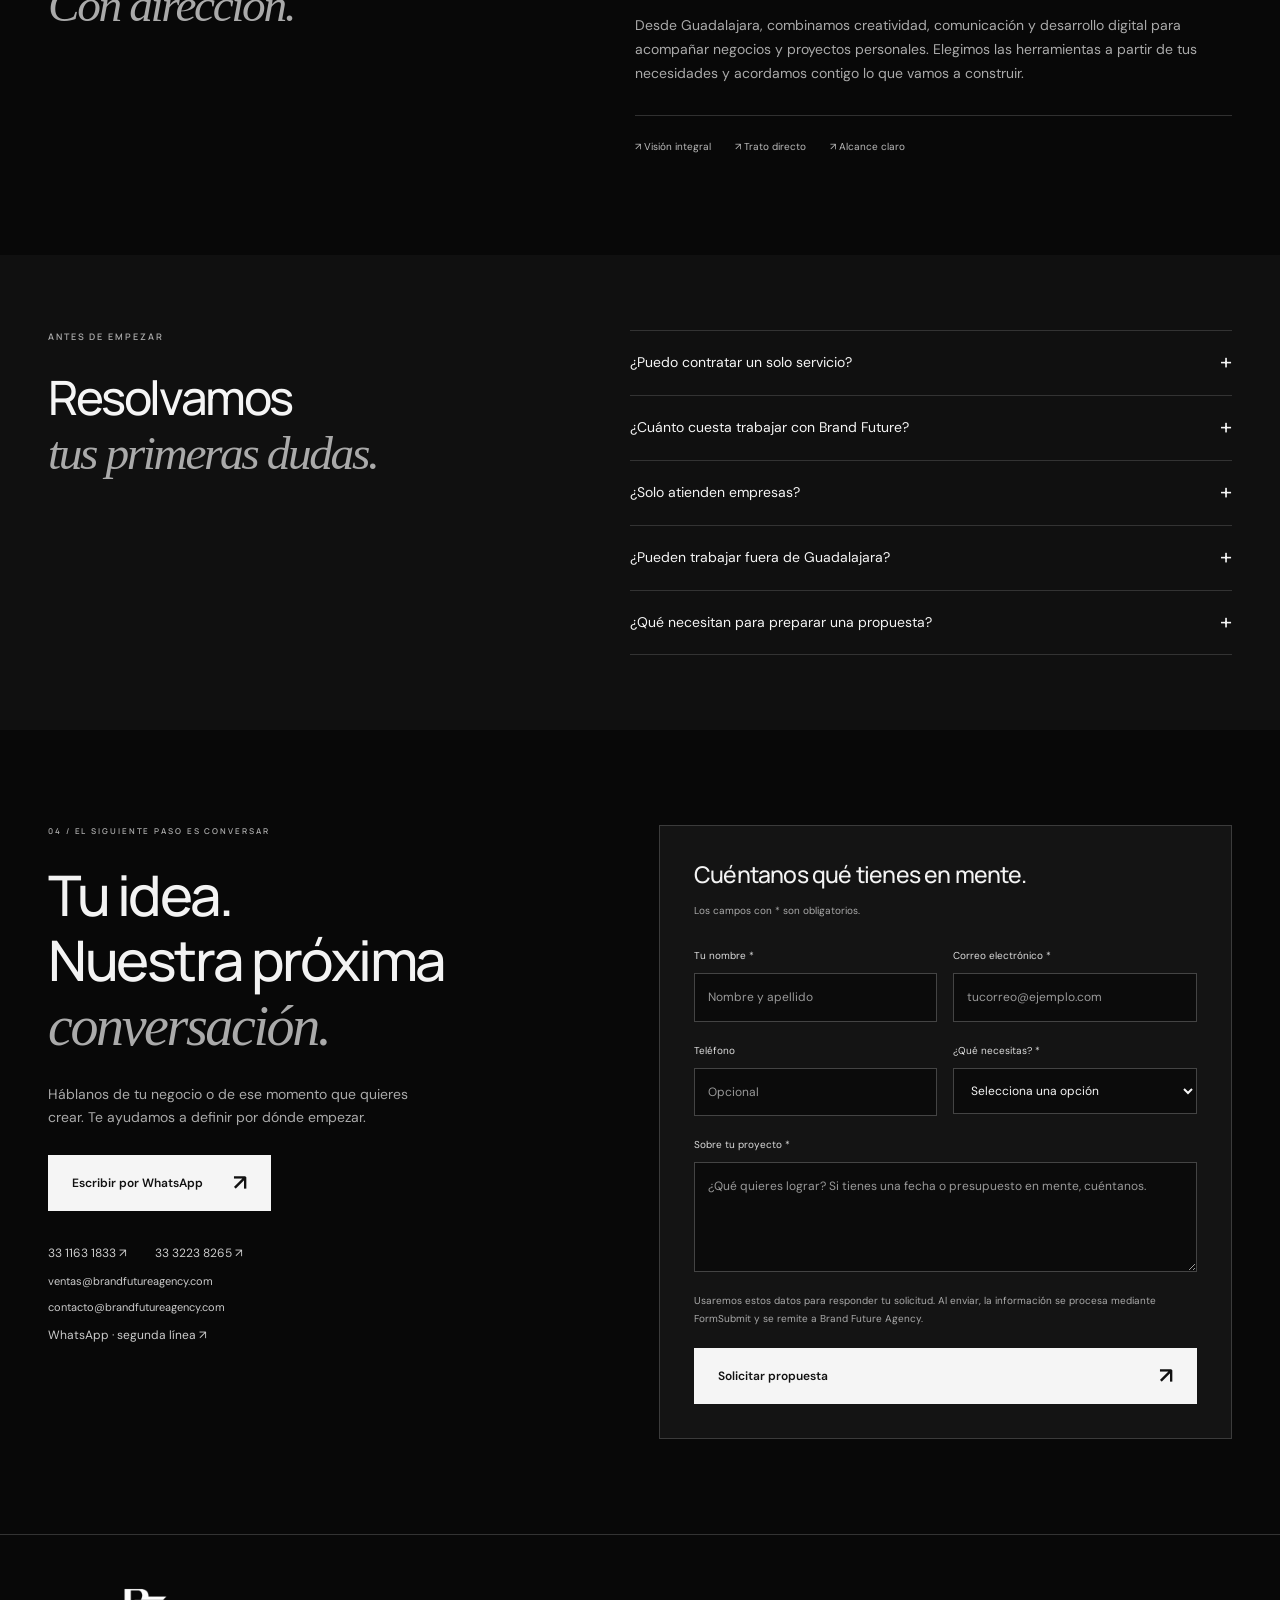
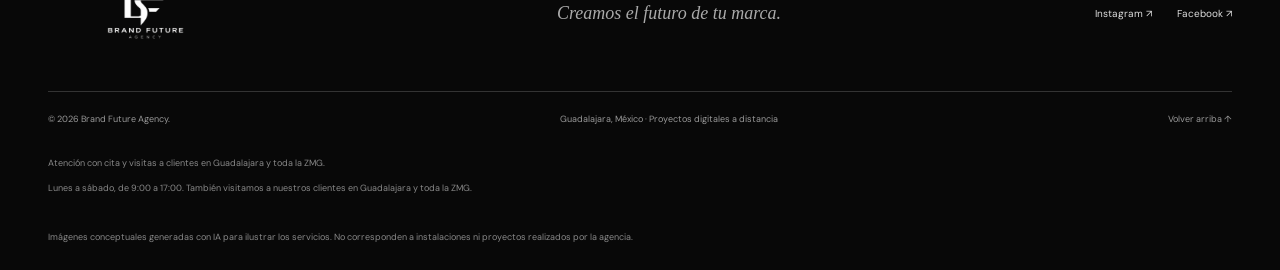
==== commit 921aeb67: "Sincronizar sitio actual y añadir Brand Future Growth System Nuevo posicionamiento, cinco etapas, mu" ====
--- a/index.html
+++ b/index.html
@@ -1,78 +1,45 @@
 <!doctype html>
-<html lang="es">
+<html lang="es-MX">
 <head>
 <meta charset="UTF-8"><meta name="viewport" content="width=device-width, initial-scale=1">
-<meta name="theme-color" content="#090909"><meta name="description" content="Brand Future Agency: marketing digital, branding, redes sociales, publicidad, desarrollo web y apps. Creamos el futuro de tu marca.">
-<title>Brand Future Agency | Creamos el futuro de tu marca</title>
-<meta property="og:title" content="Brand Future Agency"><meta property="og:description" content="Creamos el futuro de tu marca. Agencia integral de marketing digital, branding y tecnología."><meta property="og:type" content="website"><meta property="og:image" content="logo.png">
-<link rel="icon" href="favicon.svg" type="image/svg+xml">
-<style>
-:root{color-scheme:dark;--black:#090909;--panel:#131313;--white:#f9f9f7;--muted:#aaa;--line:#333;--accent:#c8ff4d}*{box-sizing:border-box}html{scroll-behavior:smooth}body{margin:0;font-family:Inter,Arial,Helvetica,sans-serif;background:var(--black);color:var(--white);line-height:1.6}a{color:inherit;text-decoration:none}button{font:inherit}.container{width:min(1180px,calc(100% - 42px));margin:auto}.nav{height:78px;display:flex;align-items:center;justify-content:space-between;gap:18px}.brand{font-weight:900;letter-spacing:.14em;font-size:17px}.brand small{display:block;font-size:9px;letter-spacing:.52em;font-weight:400}.navlinks{display:flex;align-items:center;gap:26px;font-size:13px}.navlinks a:hover,.footer a:hover{color:var(--accent)}.btn{display:inline-flex;align-items:center;justify-content:center;border:1px solid var(--accent);padding:13px 22px;font-weight:750;letter-spacing:.01em;background:var(--accent);color:#101010;border-radius:50px;transition:.2s}.btn:hover{transform:translateY(-2px);background:#e1ff91}.btn.alt{background:transparent;color:var(--white);border-color:#707070}.btn.alt:hover{border-color:var(--white)}.hero{min-height:670px;display:grid;grid-template-columns:1fr 1fr;align-items:center;gap:40px;padding:45px 0 90px}.eyebrow{font-size:12px;text-transform:uppercase;letter-spacing:.23em;color:var(--accent);font-weight:bold}.hero h1{font-size:clamp(48px,6.5vw,96px);line-height:1.02;letter-spacing:-.055em;margin:24px 0}.hero h1 span{color:var(--accent)}.hero p{color:#bebebe;font-size:18px;max-width:550px}.actions{display:flex;gap:12px;flex-wrap:wrap;margin-top:34px}.hero-visual{border:1px solid var(--line);background:radial-gradient(ellipse at 65% 15%,#323b25,#111 47%,#090909 75%);border-radius:30px;min-height:455px;display:flex;flex-direction:column;align-items:center;justify-content:center;overflow:hidden;position:relative;padding:30px}.hero-visual:before,.hero-visual:after{content:"";position:absolute;border:1px solid #7777;border-radius:50%;width:390px;height:390px}.hero-visual:after{width:275px;height:275px}.hero-visual img{position:relative;z-index:2;width:100%;max-width:480px;mix-blend-mode:screen}.hero-visual .orbit{position:absolute;z-index:3;right:30px;bottom:24px;border:1px solid #556344;background:#18200d;border-radius:40px;padding:8px 15px;font-size:12px;color:var(--accent)}.ticker{border-block:1px solid var(--line);padding:16px 0;color:#a8a8a8;font-size:12px;letter-spacing:.17em;text-align:center}.ticker span{padding:0 18px;color:var(--accent)}section{padding:105px 0}.sec-label{color:var(--accent);letter-spacing:.19em;text-transform:uppercase;font-size:12px;font-weight:700}.section-title{font-size:clamp(35px,5vw,65px);line-height:1.13;letter-spacing:-.05em;margin:17px 0}.lead{max-width:710px;color:#bbb;font-size:17px}.services{display:grid;grid-template-columns:repeat(3,minmax(0,1fr));gap:15px;margin-top:45px}.service{padding:29px;border:1px solid #2d2d2d;border-radius:20px;background:#141414;min-height:230px;transition:.2s}.service:hover{border-color:#758c46;transform:translateY(-3px)}.service .number{font-size:13px;color:var(--accent)}.service h3{font-size:22px;line-height:1.2;margin:30px 0 12px}.service p{font-size:14px;color:#aaa;margin:0}.band{background:#e9f9bc;color:#0b0b0b}.band .sec-label{color:#4d601c}.band .lead{color:#414936}.steps{display:grid;grid-template-columns:repeat(4,1fr);gap:16px;margin-top:45px}.step{border-top:1px solid #777;padding:20px 7px}.step strong{display:block;font-size:25px}.step p{font-size:14px}.about-grid{display:grid;grid-template-columns:1fr 1fr;gap:50px;align-items:center}.statement{background:#171717;border:1px solid #373737;border-radius:24px;padding:40px}.statement p{font-size:clamp(24px,3.4vw,42px);line-height:1.25;letter-spacing:-.045em;margin:0}.statement em{font-style:normal;color:var(--accent)}.check{border-bottom:1px solid #313131;padding:15px 0;color:#ccc}.check:before{content:"↗";color:var(--accent);margin-right:13px}.contact{background:linear-gradient(130deg,#1b2211,#111 70%);border-block:1px solid #3a432f;text-align:center}.contact .lead{margin:22px auto 30px}.contact-actions{display:flex;justify-content:center;gap:12px;flex-wrap:wrap}.fine{color:#999;font-size:13px;margin-top:22px}.footer{padding:32px 0;display:flex;gap:14px;align-items:center;justify-content:space-between;color:#999;font-size:13px;flex-wrap:wrap}.footer-links{display:flex;gap:22px}.menu-button{display:none;background:none;border:1px solid #555;color:white;border-radius:8px;padding:8px 12px}a:focus-visible,button:focus-visible{outline:3px solid var(--accent);outline-offset:4px}@media(max-width:800px){.hero{grid-template-columns:1fr;padding:50px 0}.hero-visual{min-height:320px}.services{grid-template-columns:repeat(2,1fr)}.steps{grid-template-columns:repeat(2,1fr)}.about-grid{grid-template-columns:1fr}.menu-button{display:block}.navlinks{display:none;position:absolute;z-index:10;top:70px;left:20px;right:20px;background:#191919;border:1px solid #444;border-radius:18px;padding:20px;flex-direction:column;align-items:stretch}.navlinks.open{display:flex}}@media(max-width:530px){.services,.steps{grid-template-columns:1fr}.hero h1{font-size:51px}.hero-visual{min-height:270px}.service{min-height:190px}.nav{height:72px}.brand{font-size:13px}.brand small{font-size:7px}section{padding:70px 0}.ticker{font-size:10px}}
-.contact-options{display:grid;grid-template-columns:repeat(2,minmax(0,1fr));gap:20px;max-width:850px;margin:34px auto 0;text-align:left}.contact-option{background:#171b13;border:1px solid #46513a;border-radius:22px;padding:26px}.contact-option h3{font-size:28px;margin:0 0 4px}.contact-option p{color:#bbb;margin:0 0 24px;font-size:14px}.contact-option .contact-actions{justify-content:flex-start}@media(max-width:700px){.contact-options{grid-template-columns:1fr}.contact-option h3{font-size:24px}}
-
-/* Dirección visual: identidad monocromática de Brand Future. */
-:root{--black:#050505;--panel:#101010;--white:#f5f3ef;--muted:#aaa;--line:#303030;--accent:#f5f3ef}
-body{background:#050505;font-family:Arial,Helvetica,sans-serif}.container{width:min(1320px,calc(100% - 96px))}
-header{border-bottom:1px solid #303030}.nav{height:100px}.brand{font-size:16px;letter-spacing:.23em}.brand small{margin-top:3px;letter-spacing:.63em}.navlinks{gap:36px}
-.btn{border-radius:0;background:#f5f3ef;border-color:#f5f3ef;padding:15px 24px;font-size:12px;font-weight:600}.btn:hover{background:#d7d5d0;transform:translateY(-2px)}.btn.alt{border-color:#555}.navlinks .btn{padding:11px 20px}
-.hero{min-height:700px;grid-template-columns:1.2fr 1fr;gap:10px;padding:70px 0 80px}.eyebrow,.sec-label{font-size:10px;letter-spacing:.26em;color:#a8a8a8}.eyebrow:before{content:' ';display:inline-block;width:22px;height:1px;background:#aaa;vertical-align:middle;margin-right:12px}
-.hero h1{font-size:clamp(52px,6.2vw,100px);font-weight:400;line-height:1.02;letter-spacing:-.065em;margin:30px 0}.hero h1 span{font-family:Georgia,'Times New Roman',serif;font-style:italic;font-weight:400;color:#bcbab5}.hero p{font-size:16px;max-width:480px;line-height:1.8;color:#aaa}.actions{margin-top:32px;gap:15px}
-.hero-visual{background:transparent;border:0;border-radius:0;min-height:460px;padding:0}.hero-visual:before,.hero-visual:after{display:none}.hero-visual img{max-width:none;width:135%;mix-blend-mode:screen}.hero-visual .orbit{background:none;border:0;border-radius:0;color:#888;right:auto;bottom:20px;font-size:9px;letter-spacing:.28em}
-.ticker{font-size:10px;letter-spacing:.24em;padding:24px 0}.ticker span{color:#777;padding:0 35px}section{padding:110px 0}.section-title{font-weight:400;letter-spacing:-.045em;font-size:clamp(38px,4.4vw,66px)}.lead{font-size:16px;color:#aaa;line-height:1.8}
-.services{gap:0;margin-top:55px;border-top:1px solid #333}.service{background:none;border:0;border-bottom:1px solid #333;border-radius:0;padding:32px 30px 38px 0;min-height:245px}.service:nth-child(3n+2),.service:nth-child(3n+3){padding-left:30px;border-left:1px solid #333}.service:hover{background:#101010;transform:none;border-color:#555}.service .number{color:#888;font-size:11px}.service h3{font-weight:400;font-size:24px;margin-top:30px}.service p{line-height:1.8;color:#999}
-.band{background:#efede8;color:#151515}.band .sec-label{color:#666}.band .lead{color:#555}.step{padding:24px 0;border-color:#aaa}.step strong{font-weight:400;font-size:23px}.step p{color:#555;line-height:1.8;max-width:235px}
-.statement{background:#0b0b0b;border:1px solid #333;border-radius:0;padding:65px 45px;min-height:330px;display:flex;align-items:center}.statement p{font-weight:400;line-height:1.3}.statement em{font-family:Georgia,serif;font-style:italic;color:#aaa}.check{font-size:14px}.check:before{color:#aaa}
-.contact{background:#0e0e0e;border-color:#333}.contact-options{max-width:950px;gap:40px}.contact-option{background:none;border:0;border-top:1px solid #444;border-radius:0;padding:28px 0}.contact-option h3{font-weight:400;letter-spacing:-.03em}.contact-option p{color:#999}.footer{padding:35px 0;font-size:11px}.footer-links{gap:28px}
-@media(max-width:1000px){.hero{grid-template-columns:1.2fr 1fr}.hero h1{font-size:68px}.hero-visual{min-height:350px}.container{width:calc(100% - 56px)}}
-@media(max-width:800px){.hero{grid-template-columns:1fr;padding:55px 0 30px;gap:10px}.hero h1{font-size:clamp(53px,9vw,80px)}.hero-visual{min-height:300px;max-width:550px;width:100%;margin:auto}.hero-visual img{width:100%}.hero-visual .orbit{bottom:0}.nav{height:82px}.navlinks{border-radius:0;background:#111}.service:nth-child(n){padding:28px 20px 32px 0;border-left:0}.service:nth-child(2n){padding-left:20px;border-left:1px solid #333}.ticker span{padding:0 12px}.statement{padding:40px}.contact-options{gap:20px}}
-@media(max-width:530px){.container{width:calc(100% - 40px)}.hero h1{font-size:53px}.hero p{font-size:15px}.hero-visual{min-height:250px}.hero-visual img{width:120%}.service:nth-child(n){border-left:0;padding:28px 0;min-height:auto}.service h3{margin-top:20px}.ticker{font-size:8px;letter-spacing:.1em}.ticker span{padding:0 6px}.steps{gap:0}section{padding:70px 0}.actions .btn{font-size:11px;padding:14px 17px}.contact-option h3{font-size:28px}}
-@media(prefers-reduced-motion:reduce){html{scroll-behavior:auto}*{transition:none!important}}
-
-
-.inquiry{max-width:950px;margin:65px auto 0;padding-top:45px;border-top:1px solid #444;text-align:left}.inquiry h3{font-size:32px;font-weight:400;letter-spacing:-.04em;margin:0 0 12px}.inquiry>p{color:#aaa;font-size:15px}.form-grid{display:grid;grid-template-columns:1fr 1fr;gap:24px;margin-top:30px}.field{display:flex;flex-direction:column;gap:10px;font-size:12px;color:#ccc}.field.wide{grid-column:1/-1}.field input,.field textarea{width:100%;border:1px solid #484848;background:#080808;color:#f5f3ef;padding:16px;font:inherit;font-size:16px;border-radius:0}.field textarea{min-height:145px;resize:vertical}.field input:focus,.field textarea:focus{outline:1px solid #eee;border-color:#eee}.form-bottom{display:flex;align-items:center;justify-content:space-between;gap:24px;margin-top:24px}.form-bottom p{font-size:11px;line-height:1.7;color:#999;max-width:560px}.email-direct{display:inline-block;font-size:13px;color:#bbb;margin-top:20px;overflow-wrap:anywhere}.email-direct:hover{text-decoration:underline}@media(max-width:600px){.form-grid{grid-template-columns:1fr;gap:20px}.form-bottom{align-items:flex-start;flex-direction:column;gap:10px}.inquiry h3{font-size:28px}}
-</style>
+<meta name="theme-color" content="#090909"><meta name="description" content="De una buena idea a oportunidades de negocio medibles. Conoce Brand Future Growth System: diagnóstico, captación, conversión, medición y optimización.">
+<title>Marketing con objetivos medibles en Guadalajara | Brand Future Agency</title>
+<meta property="og:title" content="Marketing con objetivos medibles en Guadalajara | Brand Future Agency"><meta property="og:description" content="De una buena idea a oportunidades de negocio medibles. Conoce Brand Future Growth System: diagnóstico, captación, conversión, medición y optimización."><meta property="og:type" content="website"><meta property="og:image" content="https://brandfutureagency.com/brand-future.jpg">
+<link rel="icon" href="favicon.svg?v=2" type="image/svg+xml">
+<link rel="canonical" href="https://brandfutureagency.com/">
+<meta name="robots" content="index,follow,max-image-preview:large">
+<meta property="og:url" content="https://brandfutureagency.com/">
+<meta property="og:locale" content="es_MX">
+<meta property="og:site_name" content="Brand Future Agency">
+<meta property="og:image:alt" content="Brand Future Agency — Creamos el futuro de tu marca">
+<meta name="twitter:card" content="summary_large_image">
+<meta name="twitter:title" content="Marketing con objetivos medibles en Guadalajara | Brand Future Agency">
+<meta name="twitter:description" content="De una buena idea a oportunidades de negocio medibles. Conoce Brand Future Growth System: diagnóstico, captación, conversión, medición y optimización.">
+<meta name="twitter:image" content="https://brandfutureagency.com/brand-future.jpg">
+<script type="application/ld+json">{"@context": "https://schema.org", "@graph": [{"@context": "https://schema.org", "@type": "Organization", "@id": "https://brandfutureagency.com/#organization", "name": "Brand Future Agency", "url": "https://brandfutureagency.com/", "logo": "https://brandfutureagency.com/brand-future.jpg", "email": ["ventas@brandfutureagency.com", "contacto@brandfutureagency.com"], "slogan": "Creamos el futuro de tu marca", "sameAs": ["https://www.facebook.com/Brand.Future.Agency", "https://www.instagram.com/brand.future.agency/"], "contactPoint": [{"@type": "ContactPoint", "telephone": "+523311631833", "contactType": "Información y ventas", "availableLanguage": "es"}, {"@type": "ContactPoint", "telephone": "+523332238265", "contactType": "Información y ventas", "availableLanguage": "es"}], "alternateName": ["Brand Future", "BrandFutureAgency"], "description": "Agencia de marketing digital, branding, diseño web, apps a la medida y eventos desde Guadalajara, México.", "location": {"@type": "Place", "name": "Guadalajara, Jalisco, México"}}, {"@type": "WebSite", "@id": "https://brandfutureagency.com/#website", "url": "https://brandfutureagency.com/", "name": "Brand Future Agency", "publisher": {"@id": "https://brandfutureagency.com/#organization"}, "inLanguage": "es-MX"}, {"@type": "WebPage", "@id": "https://brandfutureagency.com/#webpage", "url": "https://brandfutureagency.com/", "name": "Marketing con objetivos medibles en Guadalajara | Brand Future Agency", "description": "De una buena idea a oportunidades de negocio medibles. Conoce Brand Future Growth System: diagnóstico, captación, conversión, medición y optimización.", "isPartOf": {"@id": "https://brandfutureagency.com/#website"}, "about": {"@id": "https://brandfutureagency.com/#organization"}, "inLanguage": "es-MX"}]}</script>
+<link rel="stylesheet" href="studio.css?v=20261027-growth">
 </head>
-<body>
-<header class="container"><nav class="nav" aria-label="Navegación principal"><a class="brand" href="#inicio">BRAND FUTURE<small>AGENCY</small></a><button class="menu-button" id="menu" aria-label="Abrir menú" aria-expanded="false" aria-controls="links">☰ Menú</button><div class="navlinks" id="links"><a href="#servicios">Servicios</a><a href="#metodo">Método</a><a href="#nosotros">Nosotros</a><a href="#contacto" class="btn">Hablemos ↗</a></div></nav></header>
-<main>
-<div class="container"><div class="hero" id="inicio"><div><div class="eyebrow">Agencia creativa + estrategia + tecnología</div><h1>Creamos el<br>futuro de<br><span>tu marca.</span></h1><p>Convertimos ideas en marcas que destacan. Unimos marketing, creatividad, publicidad y tecnología para construir tu siguiente gran paso.</p><div class="actions"><a href="https://wa.me/523311631833?text=Hola%2C%20quiero%20informaci%C3%B3n%20sobre%20los%20servicios%20de%20Brand%20Future%20Agency" target="_blank" rel="noopener noreferrer" class="btn">Hablemos de tu marca ↗</a><a href="#servicios" class="btn alt">Explorar servicios ↓</a></div></div><div class="hero-visual"><img src="brand-future.jpg" alt="Monograma BF de Brand Future Agency en blanco sobre negro"><div class="orbit">CREAMOS EL FUTURO ↗</div></div></div></div>
-<div class="ticker">ESTRATEGIA <span>✳</span> CREATIVIDAD <span>✳</span> RESULTADOS <span>✳</span> TECNOLOGÍA</div>
-<section id="servicios" class="container"><div class="sec-label">01 / Nuestros servicios</div><h2 class="section-title">Todo lo que tu marca<br>necesita para crecer.</h2><p class="lead">Una agencia integral: desde el concepto de tu marca hasta su presencia digital, campañas y experiencias.</p><div class="services">
-<article class="service"><div class="number">01 ↗</div><h3>Marketing digital</h3><p>Estrategias comerciales, embudos de conversión, campañas de captación y crecimiento.</p></article>
-<article class="service"><div class="number">02 ↗</div><h3>Branding y diseño</h3><p>Identidad visual, posicionamiento, dirección creativa y materiales de marca.</p></article>
-<article class="service"><div class="number">03 ↗</div><h3>Redes sociales</h3><p>Estrategia de contenido, gestión de comunidad, calendarios y publicaciones.</p></article>
-<article class="service"><div class="number">04 ↗</div><h3>Publicidad digital</h3><p>Planeación, creación y optimización de campañas en Meta Ads y Google Ads.</p></article>
-<article class="service"><div class="number">05 ↗</div><h3>Producción de contenido</h3><p>Diseño gráfico, fotografía, video, reels, storytelling y creatividad publicitaria.</p></article>
-<article class="service"><div class="number">06 ↗</div><h3>Sitios web y e-commerce</h3><p>Landings, sitios corporativos, tiendas en línea, experiencia UX y SEO.</p></article>
-<article class="service"><div class="number">07 ↗</div><h3>Apps y automatización</h3><p>Desarrollo de aplicaciones a la medida, integraciones y automatización de procesos.</p></article>
-<article class="service"><div class="number">08 ↗</div><h3>Relaciones públicas</h3><p>Comunicación de marca, activaciones, gestión de imagen y experiencias.</p></article>
-<article class="service"><div class="number">09 ↗</div><h3>Analítica y optimización</h3><p>Medición de indicadores, informes y decisiones basadas en datos.</p></article>
-</div></section>
-<section class="band" id="metodo"><div class="container"><div class="sec-label">02 / Nuestra metodología</div><h2 class="section-title">Ideas con dirección.<br>Acciones con propósito.</h2><p class="lead">Cada proyecto empieza entendiendo tu negocio y termina con resultados que podemos medir.</p><div class="steps"><div class="step"><strong>01. Descubrir</strong><p>Conocemos tu marca, objetivos, clientes y oportunidades.</p></div><div class="step"><strong>02. Diseñar</strong><p>Construimos una estrategia a tu medida.</p></div><div class="step"><strong>03. Activar</strong><p>Llevamos las ideas a campañas, plataformas y contenido.</p></div><div class="step"><strong>04. Optimizar</strong><p>Analizamos el desempeño y ajustamos el rumbo.</p></div></div></div></section>
-<section id="nosotros" class="container"><div class="about-grid"><div><div class="sec-label">03 / Nuestra visión</div><h2 class="section-title">No hacemos<br>solo publicidad.<br>Construimos marcas.</h2><p class="lead">Brand Future Agency nace de una idea: el futuro de las marcas se construye cuando creatividad, estrategia y tecnología trabajan juntas.</p><div class="check">Visión integral, no acciones aisladas</div><div class="check">Estrategia adaptada a cada negocio</div><div class="check">Creatividad conectada con objetivos</div><div class="check">Tecnología para impulsar el crecimiento</div></div><div class="statement"><p>El futuro no se espera.<br><em>Se crea.</em></p></div></div></section>
-<section class="contact" id="contacto"><div class="container"><div class="sec-label">04 / Hagamos algo grande</div><h2 class="section-title">¿Listo para crear<br>el futuro de tu marca?</h2><p class="lead">Cuéntanos qué tienes en mente y descubramos cómo llevar tu negocio al siguiente nivel.</p><div class="contact-options">
-<div class="contact-option"><h3>33 1163 1833</h3><p>Comunícate con nosotros por tu medio preferido.</p><div class="contact-actions"><a class="btn" href="https://wa.me/523311631833?text=Hola%2C%20quiero%20informaci%C3%B3n%20sobre%20Brand%20Future%20Agency" target="_blank" rel="noopener noreferrer" aria-label="Enviar WhatsApp al 33 1163 1833">WhatsApp ↗</a><a class="btn alt" href="tel:+523311631833" aria-label="Llamar al 33 1163 1833">Llamar ↗</a></div></div>
-<div class="contact-option"><h3>33 3223 8265</h3><p>También estamos disponibles en esta línea.</p><div class="contact-actions"><a class="btn" href="https://wa.me/523332238265?text=Hola%2C%20quiero%20informaci%C3%B3n%20sobre%20Brand%20Future%20Agency" target="_blank" rel="noopener noreferrer" aria-label="Enviar WhatsApp al 33 3223 8265">WhatsApp ↗</a><a class="btn alt" href="tel:+523332238265" aria-label="Llamar al 33 3223 8265">Llamar ↗</a></div></div>
-</div>
-<div class="inquiry" id="informacion">
-<h3>Cuéntanos tu idea.</h3>
-<p>Déjanos tus datos y lo que necesitas. Nos pondremos en contacto contigo para conocer tu proyecto.</p>
-<form action="https://formsubmit.co/tiempolibreserviciosintegrales@gmail.com" method="POST">
-<input type="hidden" name="_subject" value="Nueva solicitud de información | Brand Future Agency">
-<input type="hidden" name="_template" value="table">
-<div class="form-grid">
-<label class="field" for="contact-name">Nombre *<input id="contact-name" name="name" autocomplete="name" required maxlength="120" placeholder="¿Cómo te llamas?"></label>
-<label class="field" for="contact-email">Correo electrónico *<input id="contact-email" type="email" name="email" autocomplete="email" required maxlength="254" placeholder="tucorreo@ejemplo.com"></label>
-<label class="field" for="contact-phone">Teléfono (opcional)<input id="contact-phone" type="tel" name="telefono" autocomplete="tel" maxlength="30" placeholder="Tu número de contacto"></label>
-<label class="field" for="contact-company">Marca o negocio (opcional)<input id="contact-company" name="negocio" autocomplete="organization" maxlength="150" placeholder="Nombre de tu marca"></label>
-<label class="field wide" for="contact-message">¿En qué podemos ayudarte? *<textarea id="contact-message" name="message" required maxlength="5000" placeholder="Cuéntanos sobre tu proyecto y qué te gustaría lograr."></textarea></label>
-</div>
-<div class="form-bottom"><p>Al enviar, tus datos se procesarán mediante FormSubmit y llegarán a Brand Future Agency para responder a tu solicitud.</p><button class="btn" type="submit">Enviar información ↗</button></div>
-</form>
-
-</div>
-</div></section>
-</main>
-<footer class="container footer"><div>© <span id="year"></span> Brand Future Agency. Todos los derechos reservados.</div><div class="footer-links"><a href="https://www.facebook.com/Brand.Future.Agency" target="_blank" rel="noopener noreferrer">Facebook ↗</a><a href="#inicio">Volver arriba ↑</a><a href="#servicios">Servicios</a><a href="#contacto">Contacto</a></div></footer>
-<script>document.getElementById('year').textContent=new Date().getFullYear();const menu=document.getElementById('menu'),links=document.getElementById('links');menu.addEventListener('click',()=>{const open=links.classList.toggle('open');menu.setAttribute('aria-expanded',String(open))});links.querySelectorAll('a').forEach(a=>a.addEventListener('click',()=>{links.classList.remove('open');menu.setAttribute('aria-expanded','false')}));</script>
-</body></html>
+<body><a class="skip" href="#contenido">Ir al contenido</a>
+<header><div class="container nav"><a class="brand" href="#inicio"><img class="nav-logo-original" src="brand-future.jpg" width="2048" height="800" alt="Brand Future Agency"></a><button class="menu-button" id="menu" aria-label="Abrir menú" aria-expanded="false" aria-controls="links">Menú ☰</button><nav class="navlinks" id="links" aria-label="Navegación principal"><a href="#servicios">Qué hacemos</a><a href="#web-apps">Web y apps</a><a href="#metodo">Cómo trabajamos</a><a href="#promociones">Promociones</a><a href="#contacto" class="btn small">Hablemos ↗</a></nav></div></header>
+<main id="contenido"><section class="hero container" id="inicio"><div class="hero-copy"><p class="eyebrow"><i></i> AGENCIA CREATIVA · GUADALAJARA</p><h1>De una buena idea a<br><em>oportunidades de negocio medibles.</em></h1><p class="hero-lead">Brand Future Agency: agencia de marketing digital en Guadalajara y toda la ZMG. Visitamos a nuestros clientes con cita. Branding, páginas web, apps a la medida y experiencias para marcas y personas.</p><p class="muted">Conectamos estrategia, contenido, campañas y web con un plan de seguimiento. Acordamos qué medir y cómo revisar los avances de tu proyecto.</p><div class="actions"><a class="btn" href="#contacto">Solicitar diagnóstico <span>↗</span></a><a class="text-link" href="#servicios">Explorar servicios ↓</a></div><div class="hero-foot">Para negocios, marcas y grandes momentos.<span>EST. GUADALAJARA ↗</span></div></div>
+<div class="hero-art editorial-hero"><img class="hero-photo" src="images/marketing-editorial.webp" width="1536" height="1024" fetchpriority="high" alt="Imagen conceptual de producción de contenido con cámara profesional y diseño digital"><div class="photo-shade"></div><div class="hero-image-caption"><span>ESTRATEGIA. CREATIVIDAD. TECNOLOGÍA.</span><img class="brand-badge" src="brand-future.jpg" width="2048" height="800" alt="Logo original de Brand Future Agency en blanco sobre negro"></div></div></section>
+<div class="ticker"><div class="container">ESTRATEGIA <b>✳</b> CONTENIDO <b>✳</b> DISEÑO WEB <b>✳</b> EXPERIENCIAS</div></div>
+<section class="container section" id="servicios"><div class="section-heading"><div><p class="eyebrow">01 / LO QUE HACEMOS</p><h2>Una visión integral.<br><em>El enfoque que necesitas.</em></h2></div><p class="intro">Empieza por tu objetivo. Construimos contigo la combinación de servicios y el alcance que tiene sentido para tu proyecto.</p></div><div class="services"><article class="service"><div class="service-top">01 / CONECTAR<span>◎</span></div><h3>Marketing<br>y contenido.</h3><p>Construye una presencia coherente y acerca tu propuesta a las personas que la necesitan.</p><ul><li>Estrategia digital y posicionamiento</li><li>Branding e identidad visual</li><li>Redes sociales, diseño y reels</li><li>Campañas en Meta Ads y Google Ads</li><li>Medición y optimización</li></ul><a class="service-link" href="https://wa.me/523311631833?text=Hola%2C%20quiero%20cotizar%20marketing%20con%20Brand%20Future%20Agency" target="_blank" rel="noopener">Quiero impulsar mi marca<span>↗</span></a></article><article class="service"><div class="service-top">02 / CONVERTIR<span>⌘</span></div><h3>Páginas web<br>y apps a la medida.</h3><p>Un espacio digital claro, funcional y pensado para que tus visitantes den el siguiente paso.</p><ul><li>Landing pages y sitios corporativos</li><li>Tiendas en línea</li><li>Diseño adaptable a celulares</li><li>SEO y experiencia de usuario</li><li>Apps a la medida e integraciones</li></ul><a class="service-link" href="https://wa.me/523311631833?text=Hola%2C%20quiero%20cotizar%20una%20p%C3%A1gina%20web%20o%20app%20a%20la%20medida%20con%20Brand%20Future%20Agency" target="_blank" rel="noopener">Quiero cotizar mi web o app<span>↗</span></a></article><article class="service"><div class="service-top">03 / CELEBRAR<span>✳</span></div><h3>Eventos<br>y experiencias.</h3><p>Creatividad y atención al detalle para comunicar tu marca o dar forma a una celebración especial.</p><ul><li>Eventos y activaciones de marca</li><li>Relaciones públicas</li><li>Bodas, XV años y celebraciones</li><li>Concepto y diseño del evento</li><li>Contenido e invitaciones digitales</li></ul><a class="service-link" href="https://wa.me/523311631833?text=Hola%2C%20quiero%20cotizar%20un%20evento%20con%20Brand%20Future%20Agency" target="_blank" rel="noopener">Hablemos de mi evento<span>↗</span></a></article></div><nav class="seo-service-links" aria-label="Explorar servicios"><a href="/marketing-digital/">Marketing digital y branding ↗</a><a href="/diseno-paginas-web/">Diseño de páginas web ↗</a><a href="/desarrollo-apps/">Apps a la medida ↗</a><a href="/eventos/">Eventos y celebraciones ↗</a></nav><p class="fine">Cada propuesta define entregables, tiempos y responsabilidades. La inversión publicitaria y los servicios de terceros se cotizan por separado cuando correspondan.</p></section>
+<section class="showcase-section" id="web-apps"><div class="container"><div class="section-heading"><div><p class="eyebrow">02 / DISEÑO Y DESARROLLO DIGITAL</p><h2>Páginas web y apps.<br><em>A la medida de tu proyecto.</em></h2></div><p class="intro">Desde una landing para captar clientes hasta una aplicación con funciones específicas. Definimos contigo qué necesita hacer y cómo debe sentirse al usarla.</p></div><figure class="editorial-showcase"><img src="images/web-apps-medida.webp" width="1536" height="1024" loading="lazy" decoding="async" alt="Imagen conceptual de una página web y una app de reservas en computadora y teléfono"><figcaption><div><h3>Una experiencia que se adapta a tu negocio.</h3><p>SITIOS WEB · TIENDAS EN LÍNEA · APPS A LA MEDIDA</p></div><a class="btn light" href="https://wa.me/523311631833?text=Hola%2C%20quiero%20cotizar%20una%20p%C3%A1gina%20web%20o%20una%20app%20a%20la%20medida" target="_blank" rel="noopener">Hablemos de tu proyecto ↗</a></figcaption></figure></div></section>
+<section class="container section event-grid" id="eventos"><figure class="event-art editorial-event"><img src="images/eventos-editorial.webp" width="1536" height="1024" loading="lazy" decoding="async" alt="Imagen conceptual de una celebración con montaje elegante, flores blancas, velas y cristalería"><figcaption>BODAS · XV AÑOS · CELEBRACIONES</figcaption></figure><div class="event-copy"><p class="eyebrow">PARA MARCAS. PARA PERSONAS.</p><h2>También creamos<br><em>momentos especiales.</em></h2><p>Si tu proyecto es una boda, unos XV años, una fiesta o un evento de marca, empecemos por lo que quieres que las personas vivan y recuerden.</p><p>Platicamos sobre el concepto, la fecha, el lugar y el alcance para preparar una propuesta a tu medida.</p><div class="pills"><span>Bodas</span><span>XV años</span><span>Eventos de marca</span><span>Celebraciones</span></div><a class="text-link" href="https://wa.me/523311631833?text=Hola%2C%20quiero%20platicar%20sobre%20mi%20evento.%20La%20fecha%20y%20ciudad%20son%3A" target="_blank" rel="noopener">Cuéntanos cómo lo imaginas ↗</a></div></section>
+<section class="method" id="metodo"><div class="container"><div class="section-heading"><div><p class="eyebrow">03 / MÉTODO Y SEGUIMIENTO</p><h2>Brand Future<br><em>Growth System.</em></h2></div><p class="intro">Una ruta para conectar tu idea con oportunidades que puedas registrar y evaluar. El alcance, los canales y los indicadores se acuerdan en cada propuesta.</p></div><div class="growth-grid">
+<article><span>01</span><h3>Diagnóstico</h3><p>Revisamos tu oferta, público, presencia digital y prioridades. Definimos el objetivo y el punto de partida.</p></article>
+<article><span>02</span><h3>Captación</h3><p>Elegimos mensajes, contenido y canales para acercar tu propuesta a las personas adecuadas. La pauta se presupuesta por separado.</p></article>
+<article><span>03</span><h3>Conversión</h3><p>Organizamos la landing, el formulario o el contacto por WhatsApp para facilitar el siguiente paso y el seguimiento comercial.</p></article>
+<article><span>04</span><h3>Medición</h3><p>Acordamos indicadores y fuentes: consultas, prospectos calificados o solicitudes de cotización, según los datos disponibles.</p></article>
+<article><span>05</span><h3>Optimización</h3><p>Revisamos lo observado y proponemos ajustes en mensajes, piezas y recorrido. Los resultados dependen de la oferta, el mercado y la ejecución.</p></article></div><p class="muted">Definimos entregables, revisiones, responsabilidades y frecuencia de seguimiento antes de comenzar. No se garantiza una cantidad de prospectos, ventas ni posiciones en buscadores.</p><a class="btn" href="#contacto">Definir el plan de mi marca ↗</a></div></section>
+<section class="container section" id="entregables"><p class="eyebrow">DEL PLAN A LO CONCRETO</p><h2>Así se ve<br><em>el trabajo que acordamos.</em></h2><p class="intro">Muestras ilustrativas de formato. No representan campañas de clientes ni resultados obtenidos. Los entregables de tu proyecto se especifican en la propuesta.</p><div class="deliverable-grid">
+<article><p class="eyebrow">EJEMPLO / DIAGNÓSTICO</p><h3>Una prioridad clara.</h3><dl><dt>Objetivo</dt><dd>Recibir solicitudes de cotización.</dd><dt>Punto por revisar</dt><dd>Claridad de la oferta y del contacto.</dd><dt>Siguiente paso</dt><dd>Acordar mensaje y recorrido de la landing.</dd></dl></article>
+<article><p class="eyebrow">EJEMPLO / PLAN DE ACCIÓN</p><h3>Acciones y responsables.</h3><ol><li>Aprobar el mensaje y los materiales.</li><li>Preparar la landing y el contacto.</li><li>Validar la medición antes de activar.</li><li>Revisar consultas y próximos ajustes.</li></ol></article>
+<article><p class="eyebrow">EJEMPLO / REPORTE</p><h3>Datos con contexto.</h3><dl><dt>Qué revisar</dt><dd>Consultas y solicitudes recibidas.</dd><dt>Fuente</dt><dd>Formulario o registro comercial acordado.</dd><dt>Lectura</dt><dd>Comparar con el objetivo y definir ajustes.</dd></dl><p>Sin cifras ficticias ni datos de clientes.</p></article></div><a class="text-link" href="#contacto">Solicitar una propuesta con entregables ↗</a></section>
+<section class="container section" id="promociones"><p class="eyebrow">PROMOCIONES</p><h2>El siguiente paso,<br><em>con condiciones claras.</em></h2><p class="intro">Por ahora no hay promociones activas publicadas. Consulta una propuesta para tu página web o tu estrategia de marketing. Confirmamos precio, IVA, alcance, vigencia y exclusiones por escrito antes de contratar.</p><a class="btn" href="#contacto">Consultar opciones para mi proyecto ↗</a></section><section class="container section" id="nosotros"><p class="eyebrow">BRAND FUTURE AGENCY</p><div class="about-grid"><h2>Buenas ideas.<br><em>Con dirección.</em></h2><div><p class="large-copy">Creemos en unir lo que tu marca dice, cómo se ve y lo que las personas viven al acercarse a ella.</p><p class="muted">Desde Guadalajara, combinamos creatividad, comunicación y desarrollo digital para acompañar negocios y proyectos personales. Elegimos las herramientas a partir de tus necesidades y acordamos contigo lo que vamos a construir.</p><div class="values"><span>↗ Visión integral</span><span>↗ Trato directo</span><span>↗ Alcance claro</span></div></div></div></section>
+<section class="faq-section"><div class="container faq-grid"><div><p class="eyebrow">ANTES DE EMPEZAR</p><h2>Resolvamos<br><em>tus primeras dudas.</em></h2></div><div class="faqs"><details><summary>¿Puedo contratar un solo servicio?<span>+</span></summary><p>Sí. Podemos comenzar con una página web, contenido, una campaña o un evento. La propuesta se adapta al alcance que necesitas.</p></details><details><summary>¿Cuánto cuesta trabajar con Brand Future?<span>+</span></summary><p>Depende de los entregables, el alcance y los tiempos. Cuéntanos tu objetivo y presupuesto para preparar una cotización. En las campañas, distinguimos nuestros servicios de la inversión pagada a las plataformas.</p></details><details><summary>¿Solo atienden empresas?<span>+</span></summary><p>Atendemos negocios, emprendimientos y marcas, así como proyectos personales: bodas, XV años y celebraciones. El enfoque cambia según tu proyecto.</p></details><details><summary>¿Pueden trabajar fuera de Guadalajara?<span>+</span></summary><p>Los proyectos digitales pueden coordinarse a distancia según su alcance. Para eventos y trabajos presenciales revisamos ubicación, logística y disponibilidad antes de cotizar.</p></details><details><summary>¿Qué necesitan para preparar una propuesta?<span>+</span></summary><p>Una descripción de tu proyecto, lo que quieres lograr, fecha ideal y presupuesto aproximado. Para eventos, incluye la ciudad y el número estimado de asistentes.</p></details></div></div></section>
+<section class="contact" id="contacto"><div class="container contact-grid"><div><p class="eyebrow">04 / EL SIGUIENTE PASO ES CONVERSAR</p><h2>Tu idea.<br>Nuestra próxima<br><em>conversación.</em></h2><p class="contact-lead">Háblanos de tu negocio o de ese momento que quieres crear. Te ayudamos a definir por dónde empezar.</p><a class="btn light" href="https://wa.me/523311631833?text=Hola%2C%20quiero%20platicar%20sobre%20mi%20proyecto%20con%20Brand%20Future%20Agency" target="_blank" rel="noopener">Escribir por WhatsApp <span>↗</span></a><div class="direct"><a href="tel:+523311631833">33 1163 1833 ↗</a><a href="tel:+523332238265">33 3223 8265 ↗</a><a href="mailto:ventas@brandfutureagency.com">ventas@brandfutureagency.com</a><a href="mailto:contacto@brandfutureagency.com">contacto@brandfutureagency.com</a><a href="https://wa.me/523332238265" target="_blank" rel="noopener">WhatsApp · segunda línea ↗</a></div></div>
+<form class="inquiry" action="https://formsubmit.co/ventas@brandfutureagency.com" method="POST"><h3>Cuéntanos qué tienes en mente.</h3><p>Los campos con * son obligatorios.</p><input type="hidden" name="_subject" value="Nuevo proyecto | Brand Future Agency"><input type="hidden" name="_template" value="table"><div class="form-grid"><label>Tu nombre *<input name="name" autocomplete="name" required maxlength="120" placeholder="Nombre y apellido"></label><label>Correo electrónico *<input name="email" type="email" autocomplete="email" required maxlength="254" placeholder="tucorreo@ejemplo.com"></label><label>Teléfono<input name="telefono" type="tel" autocomplete="tel" maxlength="30" placeholder="Opcional"></label><label>¿Qué necesitas? *<select name="servicio" required><option value="">Selecciona una opción</option><option>Marketing digital y redes sociales</option><option>Branding y contenido</option><option>Página web o tienda en línea</option><option>App a la medida o integración digital</option><option>Boda, XV años o celebración</option><option>Evento de marca o relaciones públicas</option><option>Varios servicios / necesito orientación</option></select></label><label class="wide">Sobre tu proyecto *<textarea name="message" required maxlength="5000" placeholder="¿Qué quieres lograr? Si tienes una fecha o presupuesto en mente, cuéntanos."></textarea></label></div><p class="form-note">Usaremos estos datos para responder tu solicitud. Al enviar, la información se procesa mediante FormSubmit y se remite a Brand Future Agency.</p><button class="btn light" type="submit">Solicitar propuesta <span>↗</span></button></form></div></section></main>
+<footer><div class="container footer-top"><a class="brand" href="#inicio"><img class="nav-logo-original" src="brand-future.jpg" width="2048" height="800" alt="Brand Future Agency"></a><p>Creamos el futuro de tu marca.</p><div><a href="https://www.instagram.com/brand.future.agency/" target="_blank" rel="noopener">Instagram ↗</a><a href="https://www.facebook.com/Brand.Future.Agency" target="_blank" rel="noopener">Facebook ↗</a></div></div><div class="container footer-bottom"><span>© <span id="year">2026</span> Brand Future Agency.</span><span>Guadalajara, México · Proyectos digitales a distancia</span><a href="#inicio">Volver arriba ↑</a></div><div class="container imagery-note"><p>Atención con cita y visitas a clientes en Guadalajara y toda la ZMG.</p><p>Lunes a sábado, de 9:00 a 17:00. También visitamos a nuestros clientes en Guadalajara y toda la ZMG.</p></div><div class="container imagery-note">Imágenes conceptuales generadas con IA para ilustrar los servicios. No corresponden a instalaciones ni proyectos realizados por la agencia.</div></footer>
+<script>document.getElementById('year').textContent=new Date().getFullYear();const menu=document.getElementById('menu'),links=document.getElementById('links');function closeMenu(){links.classList.remove('open');menu.setAttribute('aria-expanded','false')}menu.addEventListener('click',()=>{const open=links.classList.toggle('open');menu.setAttribute('aria-expanded',String(open))});links.querySelectorAll('a').forEach(a=>a.addEventListener('click',closeMenu));document.addEventListener('keydown',e=>{if(e.key==='Escape')closeMenu()});</script></body></html>
--- a/studio.css
+++ b/studio.css
@@ -0,0 +1,32 @@
+@import url('https://fonts.googleapis.com/css2?family=DM+Sans:wght@400;500;600;700&family=Manrope:wght@400;500;600;700;800&display=swap');
+:root{--ink:#181818;--paper:#f7f7f7;--muted:#6f6f6f;--line:#dedede;--accent:#e1e1e1;--serif:Georgia,'Times New Roman',serif}*{box-sizing:border-box}html{scroll-behavior:smooth;scroll-padding-top:100px}body{margin:0;color:var(--ink);background:var(--paper);font:15px/1.7 'DM Sans',Arial,sans-serif}a{color:inherit;text-decoration:none}button,input,textarea,select{font:inherit}button{cursor:pointer}a:focus-visible,button:focus-visible,summary:focus-visible{outline:3px solid #8a8a8a;outline-offset:5px}::selection{color:#111111;background:var(--accent)}.container{width:min(1280px,calc(100% - 96px));margin:auto}.skip{position:absolute;top:-100px;left:15px;z-index:99;padding:15px;background:white}.skip:focus{top:10px}header{position:sticky;top:0;z-index:20;background:#f7f7f7f5;border-bottom:1px solid var(--line);backdrop-filter:blur(12px)}.nav{min-height:90px;display:flex;align-items:center;justify-content:space-between;gap:30px}.brand{display:inline-flex;align-items:center;gap:13px;font:800 13px/1.1 'Manrope',Arial,sans-serif;letter-spacing:1px}.brand small{display:block;font-size:7px;letter-spacing:5px;margin-top:7px}.monogram{font:34px/1 var(--serif);letter-spacing:-5px;width:45px;height:45px;border:1px solid;display:grid;place-items:center;padding-right:4px}.navlinks{display:flex;align-items:center;gap:32px;font-size:12px;font-weight:600}.navlinks>a:not(.btn):hover{color:#808080}.btn{display:inline-flex;align-items:center;justify-content:space-between;gap:30px;background:var(--ink);color:white;padding:16px 23px;border:1px solid var(--ink);font-size:12px;font-weight:600;transition:.2s}.btn span{font-size:22px;line-height:1}.btn:hover{background:#3f3f3f;transform:translateY(-2px)}.btn.small{padding:10px 18px}.btn.light{background:var(--accent);color:#181818;border-color:var(--accent)}.btn.light:hover{background:#f1f1f1}.menu-button{display:none}.eyebrow{font:600 9px/1.6 'Manrope',Arial,sans-serif;letter-spacing:1.9px;margin:0 0 25px}.eyebrow i{display:inline-block;width:7px;height:7px;border-radius:50%;background:#949494;margin-right:7px}.hero{display:grid;grid-template-columns:1.1fr 1fr;gap:55px;padding-block:65px;min-height:760px;align-items:center}h1{font:500 clamp(52px,5.5vw,80px)/1.05 'Manrope',Arial,sans-serif;letter-spacing:-4.7px;margin:0 0 28px}h1 em{display:block;font:italic .82em/1.1 var(--serif);letter-spacing:-2.8px;margin-top:10px}h2{font:500 clamp(34px,3.7vw,53px)/1.15 'Manrope',Arial,sans-serif;letter-spacing:-2.4px;margin:0}h2 em{font:italic 400 1em/1.1 var(--serif);color:#7f7f7f}.hero-lead{font-size:18px;line-height:1.6;max-width:460px;margin:0 0 12px}.muted{color:var(--muted);font-size:14px}.hero .muted{max-width:440px}.actions{display:flex;align-items:center;gap:24px;margin-top:30px;flex-wrap:wrap}.text-link{font-size:12px;font-weight:600;padding-block:8px;border-bottom:1px solid #a0a0a0}.text-link:hover{border-color:#111111}.hero-foot{border-top:1px solid var(--line);margin-top:45px;padding-top:18px;color:#888888;font-size:9px;display:flex;justify-content:space-between;gap:12px}.hero-foot span{font-size:7px;letter-spacing:1px}.hero-art{background:#161616;color:#ffffff;min-height:575px;position:relative;overflow:hidden;padding:26px;background-image:linear-gradient(#ffffff07 1px,transparent 1px),linear-gradient(90deg,#ffffff07 1px,transparent 1px);background-size:48px 48px}.art-head{display:flex;justify-content:space-between;font-size:7px;letter-spacing:1.3px;color:#a7a7a7;position:relative;z-index:2}.art-title{position:absolute;left:28px;top:85px;font:800 clamp(43px,4.5vw,65px)/.96 'Manrope',sans-serif;letter-spacing:-3px}.art-title>span{color:var(--accent)}.spark{position:absolute;right:24px;top:52px;color:var(--accent);font-size:112px;line-height:1;transform:rotate(12deg)}.rings{position:absolute;width:470px;height:470px;border:1px solid #e1e1e122;border-radius:50%;right:-100px;top:100px}.rings:after{content:'';position:absolute;inset:65px;border:1px solid #e1e1e122;border-radius:50%}.browser{position:absolute;left:45px;right:40px;top:240px;transform:rotate(-7deg);background:#eaeaea;color:#171717;box-shadow:0 20px 45px #00000088;z-index:2;border:1px solid #cecece}.browser-bar{border-bottom:1px solid #22222222;padding:10px 14px;font-size:7px;color:#7d7d7d;display:flex;justify-content:space-between}.browser-page{padding:23px;position:relative;overflow:hidden;height:210px}.browser-page small{font-size:7px;letter-spacing:1px}.browser-page strong{display:block;position:relative;z-index:1;font:600 29px/1.1 'Manrope',sans-serif;letter-spacing:-1.5px;margin-top:20px}.mini-cta{display:inline-block;font-size:6px;background:#232323;color:white;padding:9px 15px;margin-top:18px;position:relative;z-index:1}.orb{position:absolute;width:140px;height:140px;border-radius:50%;background:radial-gradient(circle at 30% 25%,#e7e7e7,#818181 55%,#383838);right:4px;bottom:-20px}.art-sticker{position:absolute;right:14px;top:220px;background:var(--accent);color:#242424;padding:11px 16px;font-size:8px;letter-spacing:1.4px;transform:rotate(7deg);z-index:3;box-shadow:0 8px 20px #00000055}.art-caption{position:absolute;bottom:76px;left:25px;font-size:7px;padding:8px 12px;border:1px solid #656565;background:#2a2a2a;letter-spacing:1.5px;transform:rotate(3deg);z-index:3;color:#e1e1e1}.art-foot{position:absolute;bottom:24px;left:26px;right:26px;font-size:9px;line-height:1.5;color:#b4b4b4;display:flex;justify-content:space-between;align-items:center}.art-foot b{font-size:25px;border:1px solid #727272;width:38px;height:38px;border-radius:50%;display:grid;place-items:center;font-weight:400;color:var(--accent)}.ticker{border-block:1px solid var(--line);background:#f0f0f0}.ticker>.container{display:flex;justify-content:space-between;gap:20px;align-items:center;padding-block:19px;font-size:10px;letter-spacing:2px;font-weight:600}.ticker b{font-size:20px;font-weight:400;color:#a0a0a0}.section{padding-block:100px}.section-heading{display:flex;justify-content:space-between;align-items:flex-end;gap:50px;margin-bottom:45px}.section-heading .eyebrow{margin-bottom:18px}.intro{max-width:340px;font-size:14px;color:var(--muted);line-height:1.9;margin:0}.services{display:grid;grid-template-columns:repeat(3,1fr);gap:18px}.service{background:#eeeeee;border:1px solid #dfdfdf;display:flex;flex-direction:column;padding:28px 27px 0}.service:nth-child(2){background:#e4e4e4}.service-top{display:flex;justify-content:space-between;align-items:center;font-size:8px;letter-spacing:1.2px;color:#6d6d6d}.service-top span{font-size:36px;line-height:1}.service h3{font:500 31px/1.15 'Manrope',sans-serif;letter-spacing:-1.5px;margin:28px 0 20px}.service>p{font-size:13px;color:#6d6d6d;min-height:68px;margin:0 0 20px}.service ul{list-style:none;margin:0 0 28px;padding:0;font-size:12px;color:#4b4b4b}.service li{padding-block:8px;border-bottom:1px solid #30303016}.service li:before{content:'↗';margin-right:8px;color:#878787}.service-link{display:flex;justify-content:space-between;align-items:center;border-top:1px solid #94949466;font-size:11px;padding-block:20px;margin-top:auto;font-weight:600;gap:15px}.service-link span{font-size:24px}.fine{font-size:10px;color:#828282;max-width:800px;margin-top:22px}.showcase-section{background:#ebebeb;padding-block:85px}.showcases{display:grid;grid-template-columns:1fr 1fr;gap:24px}.showcase{background:#dcdcdc;padding:25px 25px 0;overflow:hidden}.web-showcase{background:#d8d8d8}.sample-label{font-size:7px;letter-spacing:1.4px;color:#696969}.social-art{height:355px;position:relative;display:flex;align-items:center;justify-content:center}.poster{width:205px;height:265px;position:absolute;padding:23px;box-shadow:0 14px 30px #2f2f2f30}.poster.back{transform:translateX(-60px) rotate(-12deg);background:#f1f1f1;font:800 26px/1.1 'Manrope',sans-serif;letter-spacing:-1px}.poster small{display:block;font:400 6px/1.4 Arial,sans-serif;letter-spacing:1px}.poster.back small{position:absolute;bottom:23px}.poster.front{transform:translateX(62px) rotate(9deg);background:#272727;color:#f5f5f5}.poster.front strong{display:block;font:500 28px/1.1 'Manrope',sans-serif;letter-spacing:-1px;margin-top:36px}.poster.front em{font:italic 36px var(--serif);color:var(--accent)}.poster.front b{position:absolute;right:20px;bottom:8px;font-weight:400;font-size:50px;color:var(--accent)}.sample-footer{border-top:1px solid #6f6f6f44;display:flex;justify-content:space-between;align-items:center;gap:15px;padding-block:21px}.sample-footer h3{font-size:13px;margin:0;font-weight:500;line-height:1.4}.sample-footer>span{font-size:6px;letter-spacing:1px;color:#707070}.site-art{height:355px;padding-top:45px}.site-bar{font-size:7px;display:flex;justify-content:space-between;background:#eaeaea;padding:12px 15px;color:#848484;border-bottom:1px solid #28282818}.site-page{position:relative;background:#f3f3f3;padding:25px;height:250px;overflow:hidden;box-shadow:0 15px 35px #38383820}.site-page small{font-size:7px;letter-spacing:1px}.site-page strong{display:block;position:relative;z-index:1;font:500 35px/1 'Manrope',sans-serif;letter-spacing:-2px;margin-top:20px}.site-page strong em{font:italic 35px var(--serif);color:#878787}.site-orb{position:absolute;right:-15px;top:45px;border-radius:50%;width:215px;height:215px;background:radial-gradient(circle at 30% 25%,#e2e2e2,#959595 50%,#404040)}.event-grid{display:grid;grid-template-columns:1fr 1fr;gap:90px;align-items:center}.event-art{position:relative;background:repeating-linear-gradient(110deg,transparent,transparent 50px,#ffffff22 51px,transparent 52px),#dddddd;min-height:480px;display:flex;align-items:center;justify-content:center;padding:45px}.invitation{background:#f1f1f1;color:#5e5e5e;text-align:center;padding:36px 24px;width:285px;transform:rotate(-7deg);box-shadow:12px 20px 40px #3f3f3f20;border:1px solid #d6d6d6}.invitation small{font-size:6px;letter-spacing:1.5px}.invitation strong{display:block;font:400 38px/1.1 var(--serif);margin-top:23px}.invitation strong em{font-weight:400;font-size:42px}.invite-rule{height:35px;width:1px;background:#bdbdbd;margin:26px auto 22px}.event-art>span{position:absolute;bottom:18px;font-size:6px;letter-spacing:1.6px;color:#818181}.event-copy h2{font-size:43px}.event-copy>p:not(.eyebrow){font-size:14px;color:var(--muted);margin-top:25px}.pills{display:flex;flex-wrap:wrap;gap:8px;margin:25px 0}.pills span{font-size:9px;border:1px solid #d4d4d4;border-radius:20px;padding:6px 11px}.method{background:#1b1b1b;color:#f5f5f5;padding-block:85px}.method .eyebrow{color:#c3c3c3}.method h2 em{color:#cccccc}.method .intro{color:#acacac}.steps{display:grid;grid-template-columns:repeat(4,1fr);gap:30px;margin-top:50px}.steps article{border-top:1px solid #5e5e5e;padding-top:25px}.steps article>span{font-size:11px;color:#c5c5c5}.steps h3{font:500 19px/1.3 'Manrope',sans-serif;letter-spacing:-.8px;margin:30px 0 15px}.steps p{font-size:12px;color:#acacac;line-height:1.9;max-width:230px}.about-grid{display:grid;grid-template-columns:1fr 1.2fr;gap:90px}.large-copy{font-size:23px;line-height:1.5;letter-spacing:-.5px;margin-top:0}.values{display:flex;gap:24px;border-top:1px solid var(--line);padding-top:22px;margin-top:30px;font-size:10px;color:#6c6c6c}.faq-section{background:#eeeeee;padding-block:75px}.faq-grid{display:grid;grid-template-columns:1fr 1.2fr;gap:80px}.faqs details{border-bottom:1px solid #d6d6d6;padding-block:20px}.faqs details:first-child{border-top:1px solid #d6d6d6}.faqs summary{display:flex;justify-content:space-between;gap:20px;font-size:14px;cursor:pointer;list-style:none}.faqs summary::-webkit-details-marker{display:none}.faqs summary span{font-size:22px;line-height:1}.faqs details[open] summary span{transform:rotate(45deg)}.faqs p{font-size:13px;line-height:1.9;color:#737373;padding-right:25px}.contact{background:#141414;color:#f3f3f3;padding-block:95px}.contact-grid{display:grid;grid-template-columns:1fr 1.1fr;gap:90px}.contact .eyebrow{color:#c2c2c2;font-size:8px}.contact h2{font-size:56px}.contact h2 em{color:var(--accent)}.contact-lead{color:#b0b0b0;font-size:14px;max-width:390px;margin-block:25px}.direct{display:flex;flex-wrap:wrap;gap:8px 28px;margin-top:32px;max-width:390px;color:#d3d3d3;font-size:12px}.direct a[href^='mailto']{width:100%;font-size:11px;overflow-wrap:anywhere}.direct a:hover{text-decoration:underline}.inquiry{margin:0;background:#1e1e1e;border:1px solid #484848;padding:34px}.inquiry h3{font:500 23px/1.3 'Manrope',sans-serif;letter-spacing:-.8px;margin:0 0 12px}.inquiry>p{font-size:10px;color:#adadad}.form-grid{display:grid;grid-template-columns:1fr 1fr;gap:20px 16px;margin-top:28px}.form-grid label{display:flex;flex-direction:column;gap:9px;font-size:10px;color:#d7d7d7}.form-grid input,.form-grid select,.form-grid textarea{width:100%;min-width:0;border:1px solid #555555;background:#1a1a1a;color:#f7f7f7;border-radius:0;padding:13px;font-size:12px}.form-grid input::placeholder,.form-grid textarea::placeholder{color:#8e8e8e}.form-grid input:focus,.form-grid textarea:focus,.form-grid select:focus{outline:2px solid #c6c6c6;outline-offset:3px}.form-grid textarea{min-height:110px;resize:vertical}.form-grid .wide{grid-column:1/-1}.inquiry .form-note{font-size:10px;line-height:1.8;margin-block:20px}.inquiry .btn{width:100%}footer{background:#141414;color:#d9d9d9;border-top:1px solid #404040}.footer-top{display:flex;justify-content:space-between;align-items:center;gap:25px;padding-block:40px}.footer-top .brand{font-size:11px}.footer-top p{font:italic 18px var(--serif);color:#acacac}.footer-top>div{display:flex;gap:25px;font-size:10px}.footer-bottom{border-top:1px solid #404040;padding-block:20px;font-size:9px;color:#9e9e9e;display:flex;justify-content:space-between;gap:20px}
+@media(max-width:1100px){.container{width:calc(100% - 60px)}.hero{gap:30px;min-height:690px}h1{font-size:65px;letter-spacing:-4px}.hero-art{min-height:550px}.hero-foot span{display:none}.art-title{font-size:52px}.spark{font-size:90px}.browser{left:25px;right:25px}.service{padding-inline:22px}.service h3{font-size:27px}.event-grid,.about-grid,.contact-grid{gap:50px}.event-copy h2{font-size:36px}.contact h2{font-size:48px}.inquiry{padding:25px}}
+@media(max-width:800px){html{scroll-padding-top:80px}.container{width:calc(100% - 40px)}.nav{min-height:76px}.brand{font-size:11px}.monogram{width:38px;height:38px;font-size:30px}.menu-button{display:block;border:1px solid #c4c4c4;background:transparent;padding:9px 13px;font-size:11px}.navlinks{display:none;position:absolute;top:75px;left:20px;right:20px;background:var(--paper);border:1px solid var(--line);padding:25px;flex-direction:column;align-items:stretch;gap:22px;box-shadow:0 12px 25px #00000011}.navlinks.open{display:flex}.hero{grid-template-columns:1fr;gap:35px;padding-block:40px;min-height:0}.hero-copy{max-width:600px}h1{font-size:72px}.hero-lead,.hero .muted{max-width:520px}.hero-foot{margin-top:30px}.hero-art{min-height:565px;max-width:600px;width:100%}.art-title{font-size:66px}.spark{font-size:110px;right:40px}.browser{left:60px;right:60px}.ticker>.container{font-size:8px;gap:12px;letter-spacing:1px;justify-content:center;flex-wrap:wrap}.section,.showcase-section,.method,.contact,.faq-section{padding-block:65px}.section-heading{align-items:flex-start;flex-direction:column;gap:25px;margin-bottom:30px}.intro{max-width:520px}.services{grid-template-columns:1fr;gap:15px}.service{padding:27px 27px 0}.service h3{font-size:32px;margin-top:17px}.service h3 br{display:none}.service>p{min-height:0;max-width:550px}.service ul{display:grid;grid-template-columns:1fr 1fr;gap:0 25px}.showcases{gap:16px}.showcase{padding:18px 18px 0}.social-art,.site-art{height:310px}.poster{width:155px;height:230px;padding:20px}.poster.back{transform:translateX(-35px) rotate(-10deg);font-size:22px}.poster.front{transform:translateX(35px) rotate(9deg)}.poster.front strong{font-size:22px}.poster.front em{font-size:29px}.site-art{padding-top:30px}.site-page{padding:18px;height:240px}.site-page strong{font-size:30px}.site-orb{width:150px;height:150px;top:80px;right:-35px}.sample-footer{align-items:flex-start;flex-direction:column}.event-grid,.about-grid,.contact-grid,.faq-grid{grid-template-columns:1fr;gap:35px}.event-art{min-height:440px}.event-copy h2{font-size:42px}.steps{grid-template-columns:1fr 1fr;gap:28px;margin-top:35px}.steps h3{margin-top:20px}.steps p{max-width:300px}.large-copy{font-size:21px}.contact-grid{gap:45px}.contact h2{font-size:49px}.contact-lead{max-width:500px}.inquiry{padding:30px}.form-grid input,.form-grid select,.form-grid textarea{font-size:16px}.footer-top{flex-wrap:wrap;justify-content:flex-start;gap:25px 45px}.footer-bottom{flex-wrap:wrap}}
+@media(max-width:480px){h1{font-size:55px;letter-spacing:-3.5px}h1 em{font-size:.8em;letter-spacing:-2px}.hero-lead{font-size:17px}.hero .muted{font-size:13px}.hero .eyebrow{font-size:8px;letter-spacing:1.4px}.btn{font-size:11px;padding:15px 20px}.hero-art{min-height:475px;padding:20px}.art-head{font-size:6px}.art-title{font-size:49px;left:22px;top:75px}.spark{font-size:78px;right:20px;top:62px}.browser{left:35px;right:25px;top:207px}.browser-page{padding:18px;height:185px}.browser-page strong{font-size:24px}.orb{width:110px;height:110px}.art-sticker{top:190px;right:12px;font-size:6px;padding:9px 11px}.art-caption{bottom:65px;font-size:6px;padding:8px 10px}.art-foot{font-size:8px;left:22px;right:22px;bottom:18px}.art-foot b{width:30px;height:30px;font-size:20px}.ticker>.container{gap:8px 12px;font-size:7px}.ticker b{font-size:14px}h2{font-size:35px;letter-spacing:-1.7px}.intro{font-size:13px}.service{padding-inline:23px}.service h3{font-size:28px}.service ul{display:block}.showcases{grid-template-columns:1fr}.social-art{height:340px}.poster{width:185px;height:250px}.poster.back{transform:translateX(-45px) rotate(-10deg)}.poster.front{transform:translateX(45px) rotate(9deg)}.poster.front strong{font-size:26px}.poster.front em{font-size:34px}.site-art{height:330px;padding-inline:10px}.site-orb{width:185px;height:185px;right:-5px;top:65px}.sample-footer{flex-direction:row;align-items:center}.sample-footer h3{font-size:11px}.sample-footer>span{font-size:6px;max-width:90px}.event-art{min-height:410px;padding:35px}.invitation{width:245px;padding-inline:15px}.event-copy h2{font-size:35px}.steps{gap:20px}.steps h3{font-size:17px}.steps p{font-size:11px}.values{gap:14px;flex-wrap:wrap;font-size:9px}.contact h2{font-size:44px}.inquiry{padding:23px}.inquiry h3{font-size:22px}.form-grid{grid-template-columns:1fr}.footer-top{padding-block:30px;gap:22px}.footer-top p{width:100%;margin:0}.footer-bottom{font-size:8px;gap:12px}.eyebrow{font-size:9px}.section-heading .eyebrow{font-size:8px}}
+@media(prefers-reduced-motion:reduce){html{scroll-behavior:auto}*,*::before,*::after{transition:none!important;animation:none!important}}
+
+/* El logo publicado se utiliza completo, sin recortes, filtros ni recreaciones. */
+.brand-original{padding:30px 0;background:#000000;display:flex;flex-direction:column;justify-content:center;align-items:center;gap:40px;min-height:575px}
+.original-logo{display:block;width:100%;height:auto;object-fit:contain;max-width:100%;flex-shrink:0}
+.original-caption{font-size:8px;letter-spacing:1.8px;color:#a1a1a1;text-align:center;padding-inline:20px}
+.original-tagline{font-size:8px;letter-spacing:1.8px;color:#a1a1a1;text-align:center;padding-inline:20px}
+@media(max-width:800px){.brand-original{min-height:360px;gap:28px}}
+@media(max-width:480px){.brand-original{min-height:290px;gap:24px}.original-caption,.original-tagline{font-size:6px;letter-spacing:1.3px}}
+
+/* Dirección visual definitiva: negro, blanco y grises de la identidad publicada. */
+:root{--ink:#f5f5f5;--paper:#080808;--muted:#aaa;--line:#303030;--accent:#f5f5f5}
+body{background:#080808;color:#f5f5f5}header{background:#080808f5;border-color:#2b2b2b}.brand{color:#fff}.nav-logo-original{width:195px;height:76px;object-fit:contain;display:block}.nav{min-height:94px}.btn{background:#f5f5f5;color:#111;border-color:#f5f5f5}.btn:hover{background:#d8d8d8;color:#111}.btn.light{background:#f5f5f5;color:#111;border-color:#f5f5f5}.btn.light:hover{background:#d8d8d8}.navlinks>a:not(.btn):hover{color:#ccc}.eyebrow{color:#aaa}.eyebrow i{background:#ccc}h2 em{color:#aaa}.hero{padding-block:55px;min-height:750px}.hero-foot{color:#888}.text-link{border-color:#666}.text-link:hover{border-color:#fff}.editorial-hero{min-height:605px;background:#111;padding:0;position:relative;overflow:hidden}.hero-photo{width:100%;height:605px;display:block;object-fit:cover;object-position:42% center}.photo-shade{position:absolute;inset:0;background:linear-gradient(0deg,#000e,transparent 55%)}.hero-image-caption{position:absolute;left:27px;right:27px;bottom:23px;display:flex;align-items:flex-end;justify-content:space-between;gap:15px}.hero-image-caption>span{font-size:7px;letter-spacing:1.6px;max-width:150px;color:#ccc}.brand-badge{display:block;width:220px;height:86px;object-fit:contain;background:#000}.ticker{background:#0e0e0e;border-color:#303030}.ticker b{color:#999}.intro,.muted{color:#aaa}.service{background:#111;border-color:#333}.service:nth-child(2){background:#181818}.service-top{color:#aaa}.service-top>span{color:#ddd}.service>p{color:#aaa}.service ul{color:#ccc}.service li{border-color:#303030}.service li:before{color:#aaa}.service-link{border-color:#444}.fine{color:#888}.showcase-section{background:#101010}.editorial-showcase{margin:0;border:1px solid #333;background:#090909}.editorial-showcase>img{display:block;width:100%;height:auto;max-height:700px;object-fit:cover;object-position:center}.editorial-showcase figcaption{padding:30px 35px;display:flex;align-items:center;justify-content:space-between;gap:25px}.editorial-showcase h3{font:500 23px/1.4 'Manrope',Arial,sans-serif;letter-spacing:-.7px;margin:0 0 8px}.editorial-showcase figcaption p{font-size:8px;letter-spacing:1.5px;color:#aaa;margin:0}.editorial-showcase .btn{flex-shrink:0}.event-art.editorial-event{padding:0;background:#111;display:block;position:relative;margin:0;overflow:hidden;min-height:510px}.editorial-event>img{position:absolute;inset:0;width:100%;height:100%;object-fit:cover;object-position:45% center}.editorial-event:after{content:'';position:absolute;inset:0;background:linear-gradient(transparent 65%,#000c)}.editorial-event figcaption{position:absolute;left:25px;bottom:23px;z-index:1;font-size:8px;letter-spacing:1.6px;color:#eee}.event-copy>p:not(.eyebrow){color:#aaa}.pills span{border-color:#444;color:#ddd}.method{background:#161616}.method .eyebrow{color:#aaa}.method h2 em{color:#aaa}.method .intro{color:#aaa}.steps article{border-color:#444}.steps article>span{color:#ccc}.steps p{color:#aaa}.values{color:#bbb}.faq-section{background:#101010}.faqs details{border-color:#333}.faqs details:first-child{border-color:#333}.faqs p{color:#aaa}.contact{background:#080808}.contact .eyebrow{color:#aaa}.contact h2 em{color:#aaa}.contact-lead{color:#aaa}.direct{color:#ccc}.inquiry{background:#141414;border-color:#3b3b3b}.inquiry>p{color:#aaa}.form-grid label{color:#ddd}.form-grid input,.form-grid select,.form-grid textarea{color:#f5f5f5;background:#0b0b0b;border-color:#444}.form-grid input::placeholder,.form-grid textarea::placeholder{color:#999}.form-grid input:focus,.form-grid select:focus,.form-grid textarea:focus{outline-color:#ddd}.contact .btn.light{background:#f5f5f5}.inquiry .form-note{color:#aaa}footer{background:#080808;color:#ddd;border-color:#333}.footer-top p{color:#aaa}.footer-bottom{border-color:#333;color:#999}.imagery-note{font-size:9px;color:#888;line-height:1.7;padding-bottom:25px}a:focus-visible,button:focus-visible,summary:focus-visible{outline-color:#ddd}.skip{background:#fff;color:#111}
+@media(max-width:1100px){.brand-badge{width:180px;height:70px}.hero-image-caption{left:20px;right:20px}.editorial-showcase h3{font-size:19px}.service h3{font-size:27px}}
+@media(max-width:800px){.nav{min-height:78px}.nav-logo-original{width:155px;height:60px}.menu-button{border-color:#555;color:#fff}.navlinks{background:#111;border-color:#444}.hero{padding-block:35px;min-height:0}.editorial-hero{min-height:440px;max-width:none}.hero-photo{height:440px;object-position:center}.hero-image-caption{left:25px;right:25px}.brand-badge{width:210px;height:82px}.hero-image-caption>span{font-size:8px}.editorial-showcase figcaption{padding:25px;align-items:flex-start;flex-direction:column;gap:20px}.editorial-showcase>img{max-height:none;height:auto}.event-art.editorial-event{min-height:430px}.contact,.method,.showcase-section{padding-block:65px}}
+@media(max-width:480px){.nav-logo-original{width:140px;height:55px}.nav{min-height:75px}.hero{padding-block:30px}.editorial-hero{min-height:410px}.hero-photo{height:410px;object-position:45% center}.hero-image-caption{left:15px;right:15px;bottom:16px;gap:10px}.brand-badge{width:170px;height:67px}.hero-image-caption>span{font-size:6px;letter-spacing:1px;max-width:100px}.editorial-showcase h3{font-size:20px}.editorial-showcase figcaption{padding:23px}.editorial-showcase figcaption p{font-size:7px;line-height:1.8}.editorial-showcase>img{aspect-ratio:4/3;object-fit:cover;object-position:center}.event-art.editorial-event{min-height:390px}.service h3{font-size:28px}.footer-top .nav-logo-original{width:170px;height:66px}}
+/* Integración del logo original: el negro se funde con el fondo, sin placa. */
+.nav-logo-original,.brand-badge{mix-blend-mode:screen;background:transparent;border:0;box-shadow:none}
+.editorial-hero{isolation:isolate}
+
+.seo-service-links{display:flex;flex-wrap:wrap;gap:18px 30px;margin:30px 0}.seo-service-links a{text-decoration:underline;text-underline-offset:5px}.service-details{grid-template-columns:repeat(2,minmax(0,1fr))}.service-details h2{font-size:28px;line-height:1.25}.service-hero h1{font-size:clamp(40px,5vw,76px)}@media(max-width:700px){.service-details{grid-template-columns:1fr}}
+
+/* Growth System and illustrative deliverables */
+.hero h1{font-size:clamp(42px,4.6vw,74px);overflow-wrap:break-word}.growth-grid{display:grid;grid-template-columns:repeat(5,minmax(0,1fr));gap:24px;margin:42px 0}.growth-grid article{border-top:1px solid #aaa;padding:24px 0}.growth-grid span{font-size:12px;color:#666}.growth-grid h3{font-size:21px;font-weight:400}.growth-grid p{font-size:14px;line-height:1.8;color:#555}.deliverable-grid{display:grid;grid-template-columns:repeat(3,minmax(0,1fr));gap:24px;margin:36px 0}.deliverable-grid article{border:1px solid #444;padding:28px}.deliverable-grid h3{font-weight:400;font-size:24px}.deliverable-grid dt{color:#222;margin-top:16px}.deliverable-grid dd{margin:4px 0;color:#555}.deliverable-grid ol{padding-left:20px;color:#555}.deliverable-grid li{margin:14px 0}.deliverable-grid p{color:#555}.navlinks{gap:20px}@media(max-width:1000px){.growth-grid{grid-template-columns:repeat(3,minmax(0,1fr))}}@media(max-width:700px){.growth-grid,.deliverable-grid{grid-template-columns:1fr}.hero h1{font-size:clamp(39px,9vw,54px)}.deliverable-grid article{padding:24px}}
+
+/* Match the existing dark identity with readable body text. */
+.growth-grid p,.deliverable-grid dd,.deliverable-grid ol,.deliverable-grid p{color:#bdbdbd}.growth-grid span{color:#aaa}.deliverable-grid dt{color:#eee}
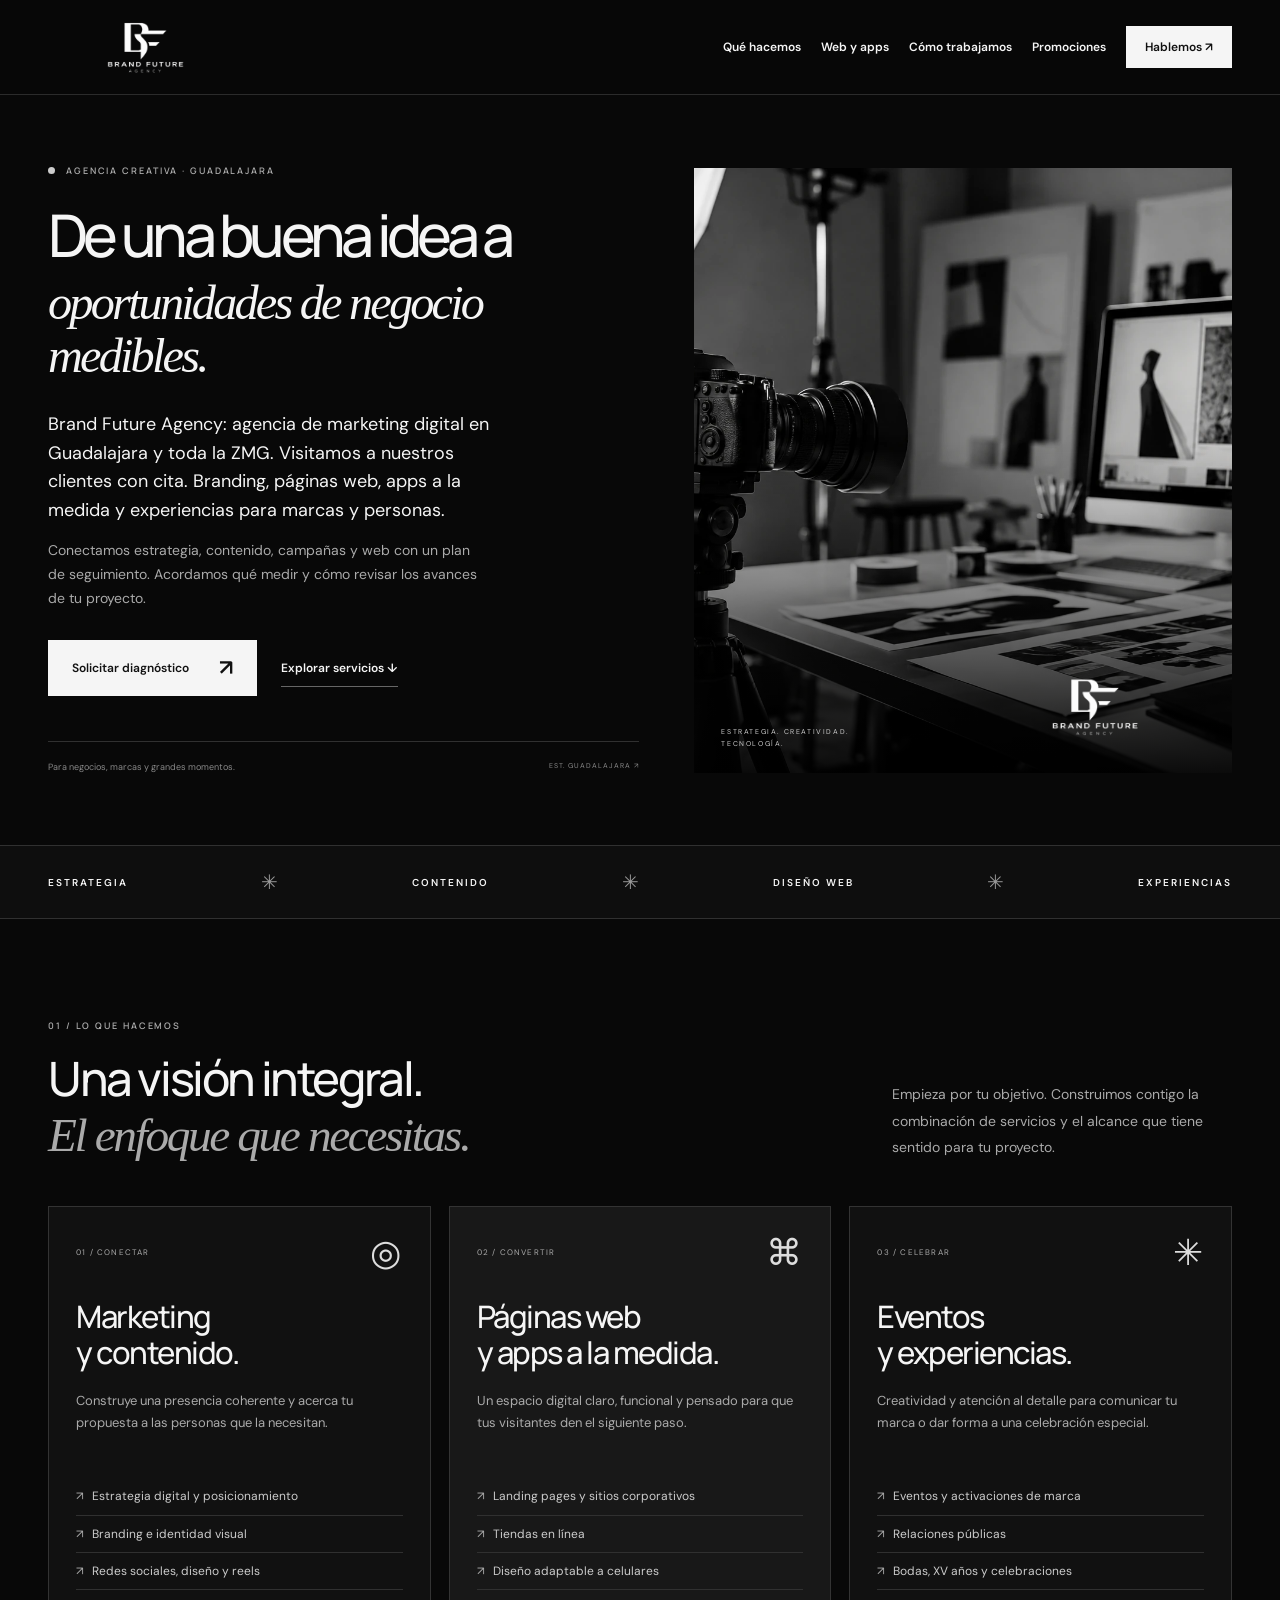
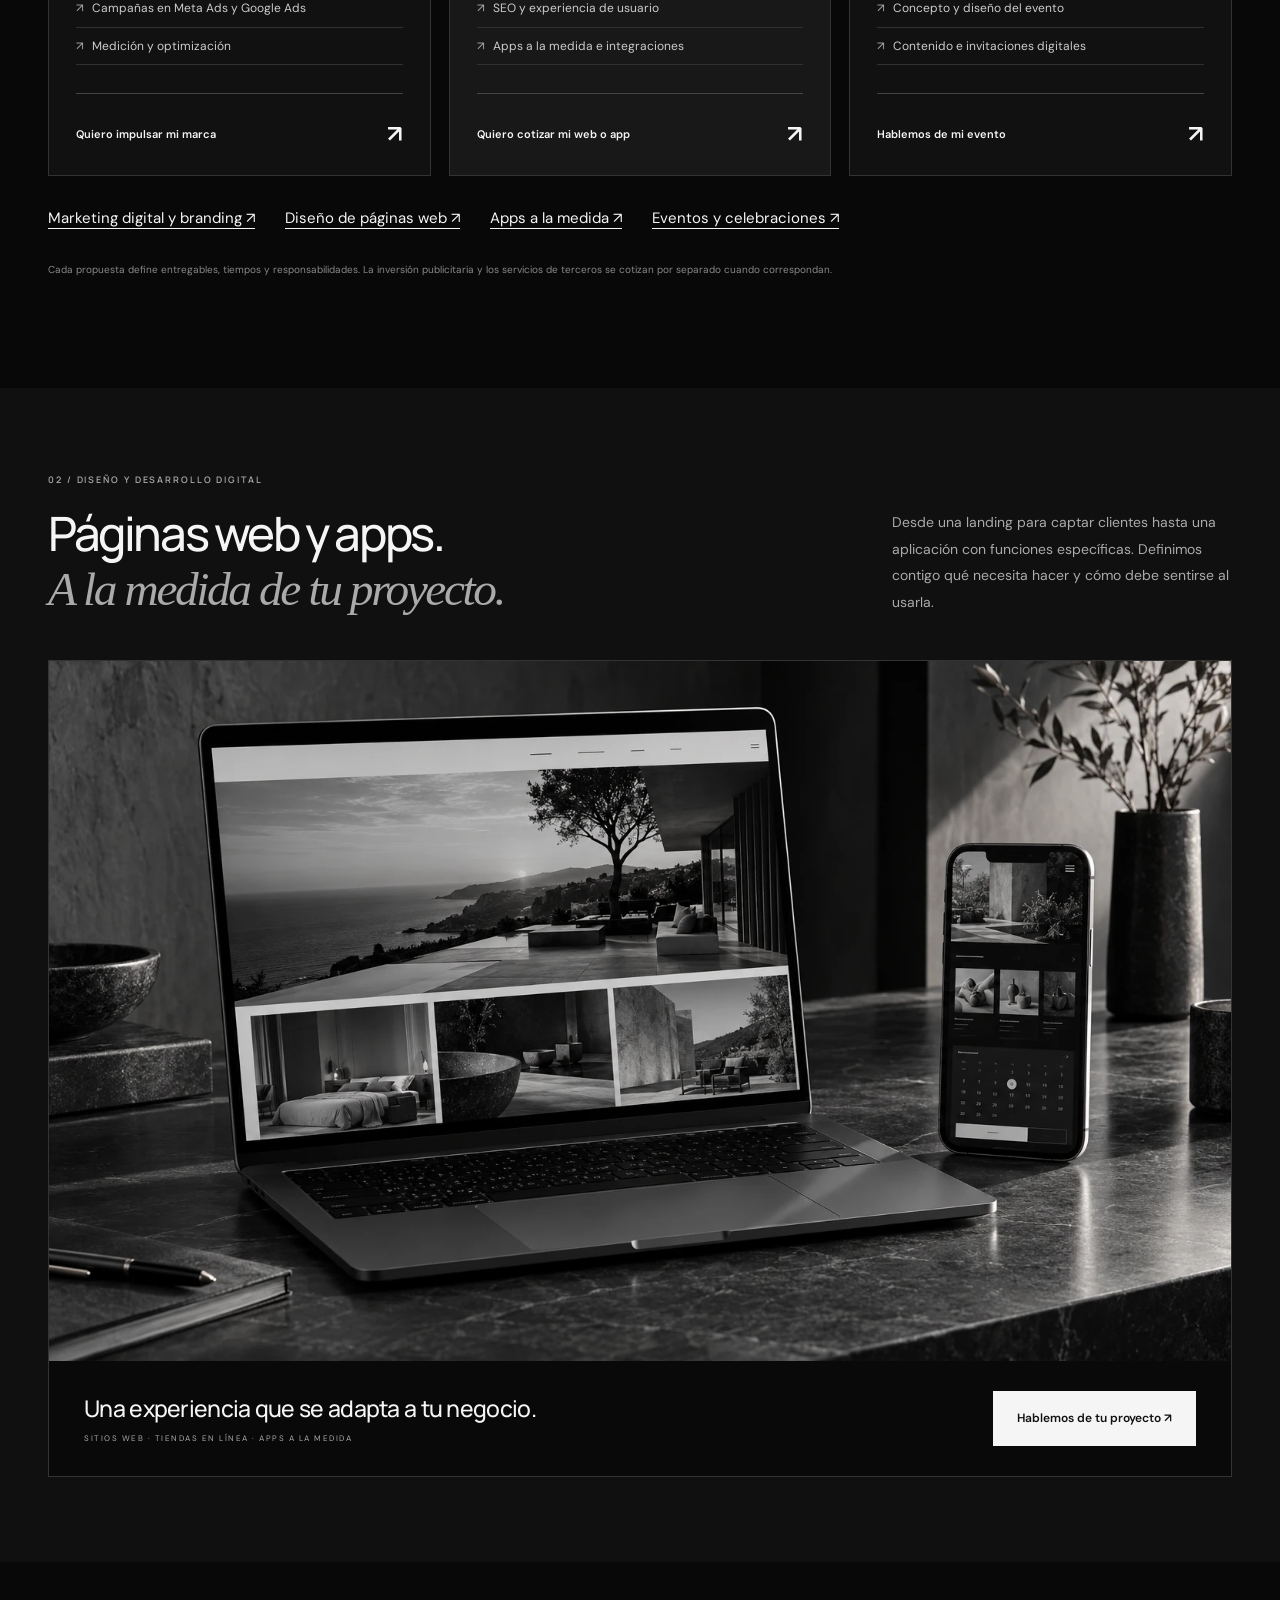
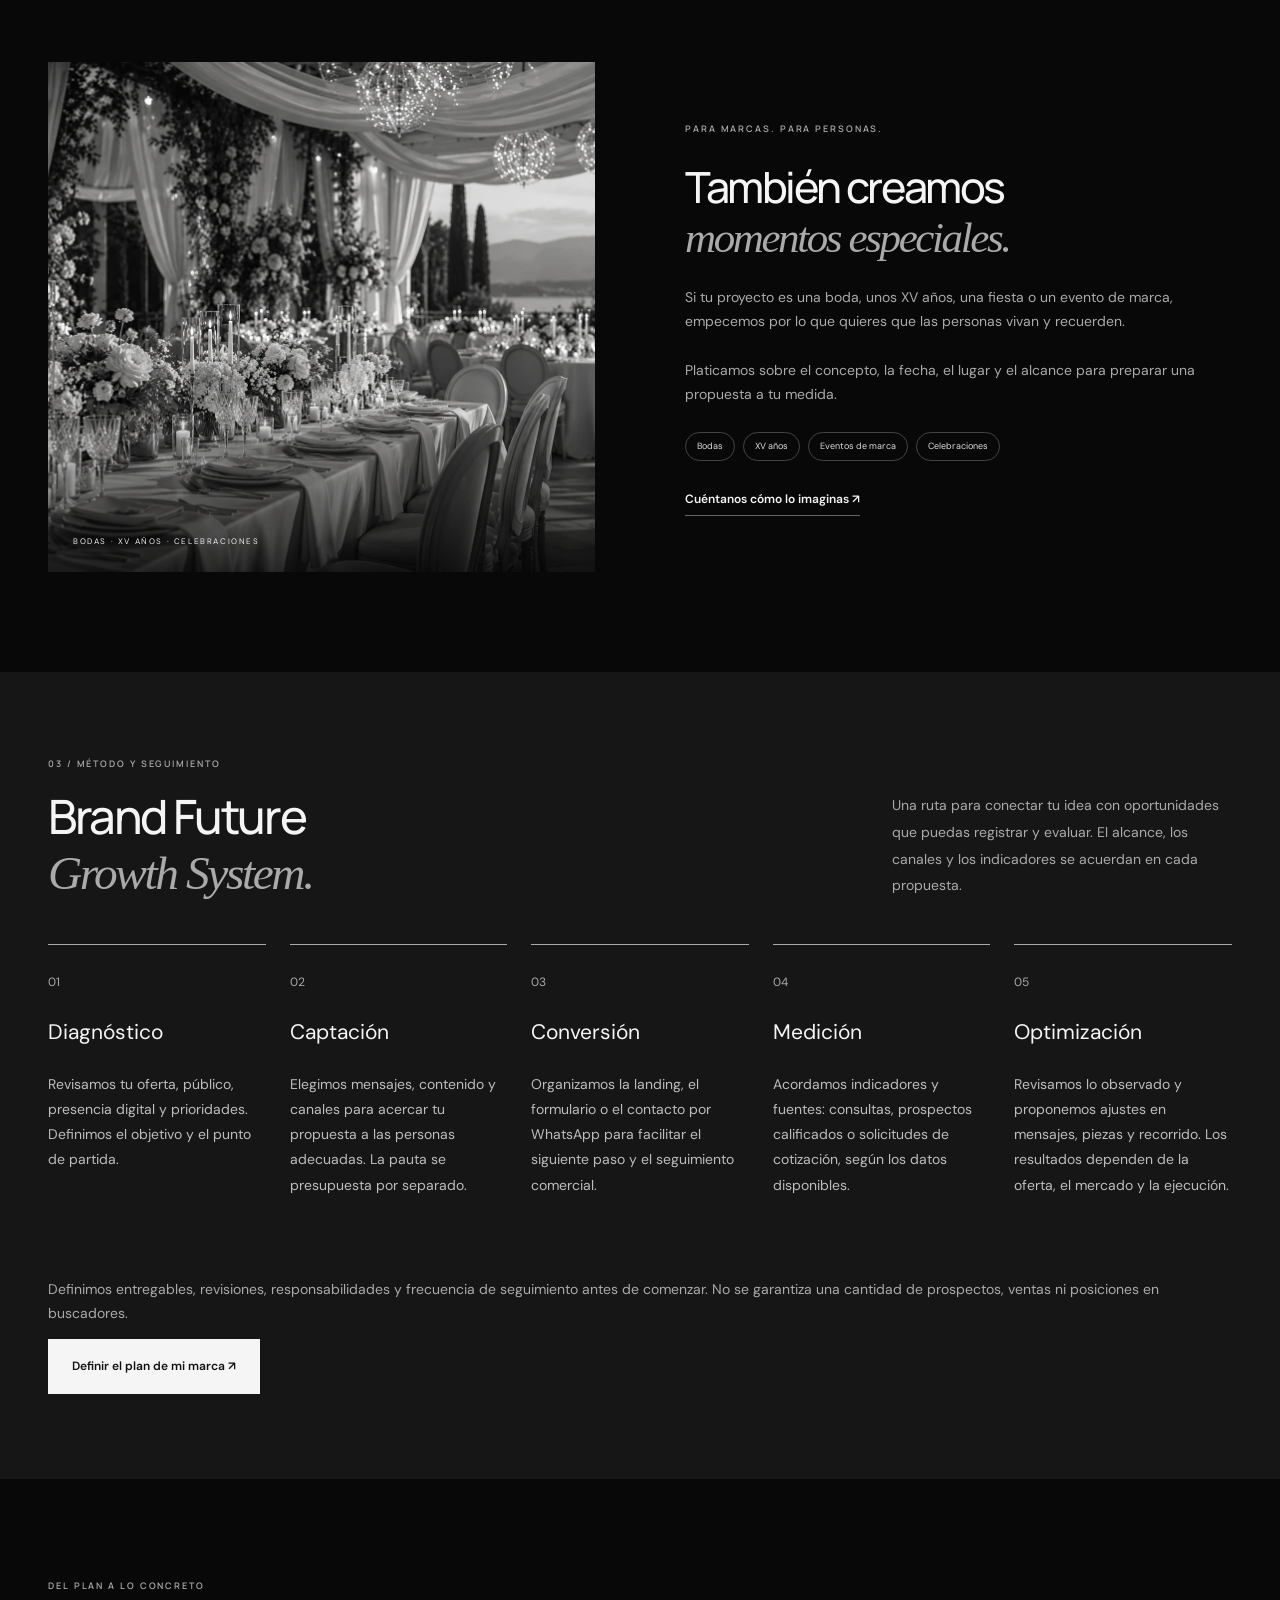
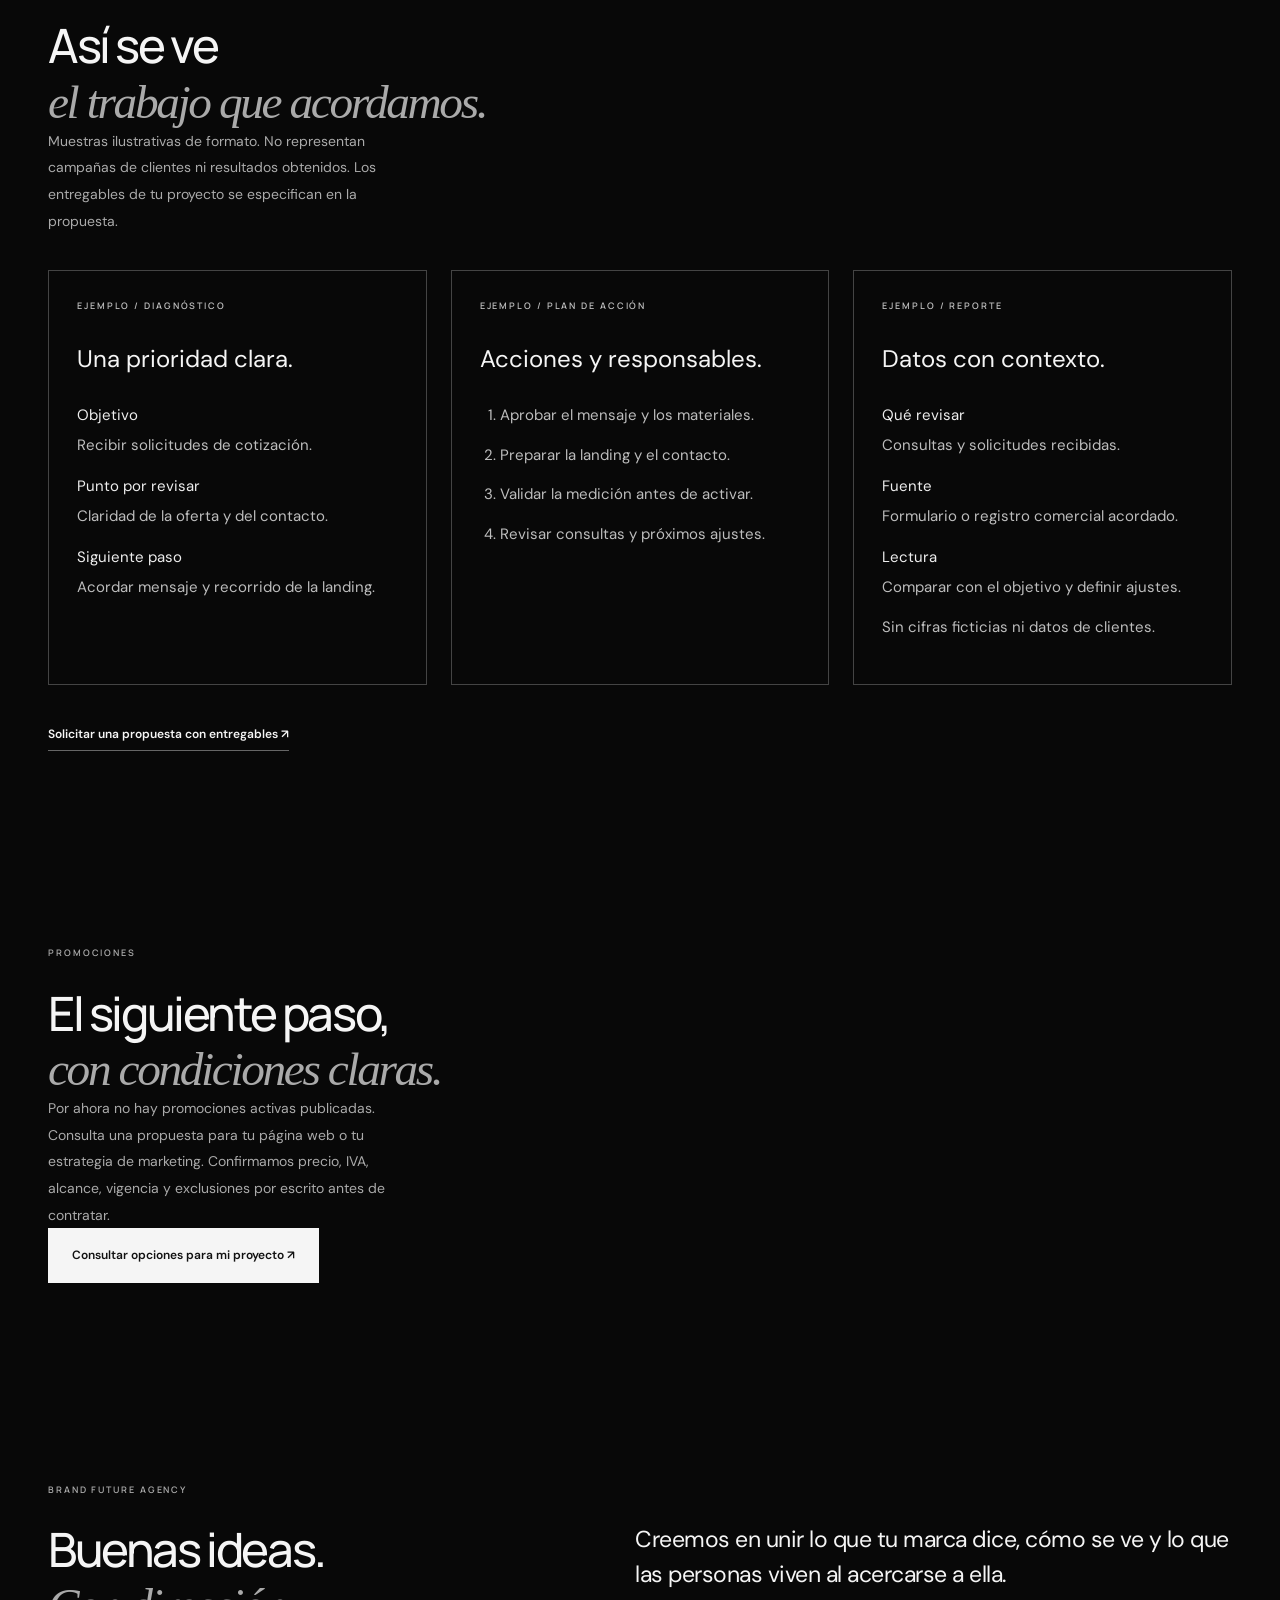
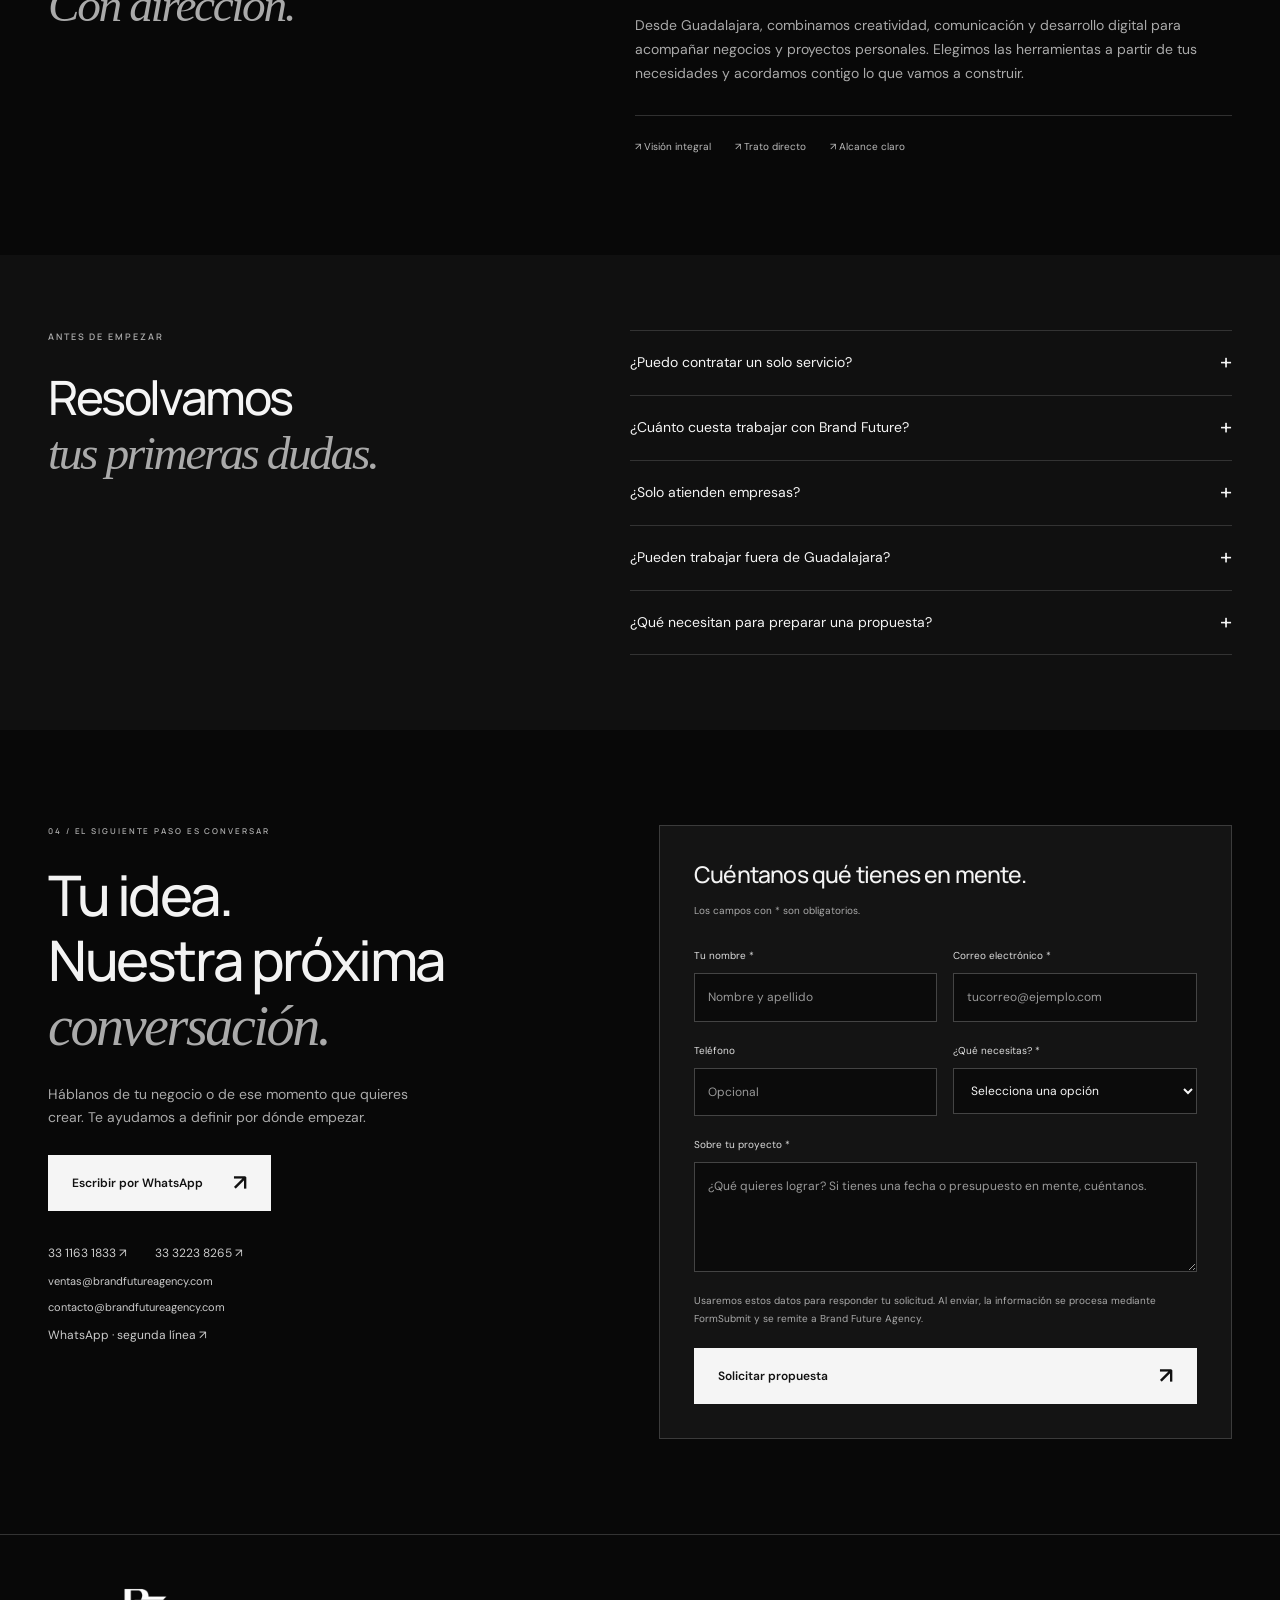
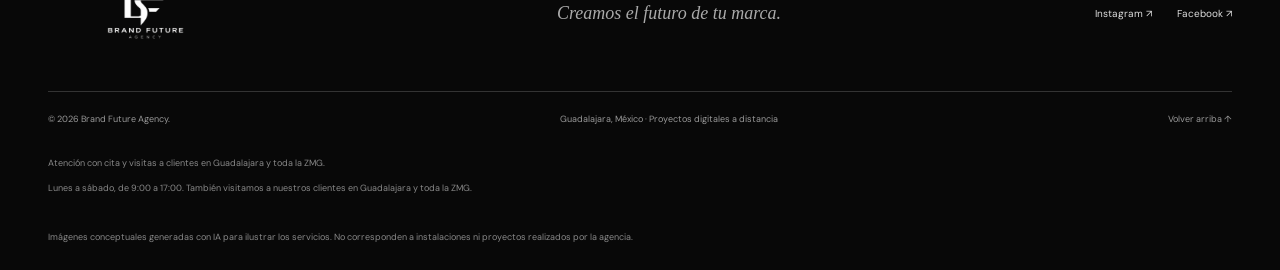
==== commit e83ce709: "Preservar título SEO y documentar despliegue controlado" ====
--- a/index.html
+++ b/index.html
@@ -3,8 +3,8 @@
 <head>
 <meta charset="UTF-8"><meta name="viewport" content="width=device-width, initial-scale=1">
 <meta name="theme-color" content="#090909"><meta name="description" content="De una buena idea a oportunidades de negocio medibles. Conoce Brand Future Growth System: diagnóstico, captación, conversión, medición y optimización.">
-<title>Marketing con objetivos medibles en Guadalajara | Brand Future Agency</title>
-<meta property="og:title" content="Marketing con objetivos medibles en Guadalajara | Brand Future Agency"><meta property="og:description" content="De una buena idea a oportunidades de negocio medibles. Conoce Brand Future Growth System: diagnóstico, captación, conversión, medición y optimización."><meta property="og:type" content="website"><meta property="og:image" content="https://brandfutureagency.com/brand-future.jpg">
+<title>Agencia de marketing digital en Guadalajara | Brand Future Agency</title>
+<meta property="og:title" content="Agencia de marketing digital en Guadalajara | Brand Future Agency"><meta property="og:description" content="De una buena idea a oportunidades de negocio medibles. Conoce Brand Future Growth System: diagnóstico, captación, conversión, medición y optimización."><meta property="og:type" content="website"><meta property="og:image" content="https://brandfutureagency.com/brand-future.jpg">
 <link rel="icon" href="favicon.svg?v=2" type="image/svg+xml">
 <link rel="canonical" href="https://brandfutureagency.com/">
 <meta name="robots" content="index,follow,max-image-preview:large">
@@ -13,10 +13,10 @@
 <meta property="og:site_name" content="Brand Future Agency">
 <meta property="og:image:alt" content="Brand Future Agency — Creamos el futuro de tu marca">
 <meta name="twitter:card" content="summary_large_image">
-<meta name="twitter:title" content="Marketing con objetivos medibles en Guadalajara | Brand Future Agency">
+<meta name="twitter:title" content="Agencia de marketing digital en Guadalajara | Brand Future Agency">
 <meta name="twitter:description" content="De una buena idea a oportunidades de negocio medibles. Conoce Brand Future Growth System: diagnóstico, captación, conversión, medición y optimización.">
 <meta name="twitter:image" content="https://brandfutureagency.com/brand-future.jpg">
-<script type="application/ld+json">{"@context": "https://schema.org", "@graph": [{"@context": "https://schema.org", "@type": "Organization", "@id": "https://brandfutureagency.com/#organization", "name": "Brand Future Agency", "url": "https://brandfutureagency.com/", "logo": "https://brandfutureagency.com/brand-future.jpg", "email": ["ventas@brandfutureagency.com", "contacto@brandfutureagency.com"], "slogan": "Creamos el futuro de tu marca", "sameAs": ["https://www.facebook.com/Brand.Future.Agency", "https://www.instagram.com/brand.future.agency/"], "contactPoint": [{"@type": "ContactPoint", "telephone": "+523311631833", "contactType": "Información y ventas", "availableLanguage": "es"}, {"@type": "ContactPoint", "telephone": "+523332238265", "contactType": "Información y ventas", "availableLanguage": "es"}], "alternateName": ["Brand Future", "BrandFutureAgency"], "description": "Agencia de marketing digital, branding, diseño web, apps a la medida y eventos desde Guadalajara, México.", "location": {"@type": "Place", "name": "Guadalajara, Jalisco, México"}}, {"@type": "WebSite", "@id": "https://brandfutureagency.com/#website", "url": "https://brandfutureagency.com/", "name": "Brand Future Agency", "publisher": {"@id": "https://brandfutureagency.com/#organization"}, "inLanguage": "es-MX"}, {"@type": "WebPage", "@id": "https://brandfutureagency.com/#webpage", "url": "https://brandfutureagency.com/", "name": "Marketing con objetivos medibles en Guadalajara | Brand Future Agency", "description": "De una buena idea a oportunidades de negocio medibles. Conoce Brand Future Growth System: diagnóstico, captación, conversión, medición y optimización.", "isPartOf": {"@id": "https://brandfutureagency.com/#website"}, "about": {"@id": "https://brandfutureagency.com/#organization"}, "inLanguage": "es-MX"}]}</script>
+<script type="application/ld+json">{"@context": "https://schema.org", "@graph": [{"@context": "https://schema.org", "@type": "Organization", "@id": "https://brandfutureagency.com/#organization", "name": "Brand Future Agency", "url": "https://brandfutureagency.com/", "logo": "https://brandfutureagency.com/brand-future.jpg", "email": ["ventas@brandfutureagency.com", "contacto@brandfutureagency.com"], "slogan": "Creamos el futuro de tu marca", "sameAs": ["https://www.facebook.com/Brand.Future.Agency", "https://www.instagram.com/brand.future.agency/"], "contactPoint": [{"@type": "ContactPoint", "telephone": "+523311631833", "contactType": "Información y ventas", "availableLanguage": "es"}, {"@type": "ContactPoint", "telephone": "+523332238265", "contactType": "Información y ventas", "availableLanguage": "es"}], "alternateName": ["Brand Future", "BrandFutureAgency"], "description": "Agencia de marketing digital, branding, diseño web, apps a la medida y eventos desde Guadalajara, México.", "location": {"@type": "Place", "name": "Guadalajara, Jalisco, México"}}, {"@type": "WebSite", "@id": "https://brandfutureagency.com/#website", "url": "https://brandfutureagency.com/", "name": "Brand Future Agency", "publisher": {"@id": "https://brandfutureagency.com/#organization"}, "inLanguage": "es-MX"}, {"@type": "WebPage", "@id": "https://brandfutureagency.com/#webpage", "url": "https://brandfutureagency.com/", "name": "Agencia de marketing digital en Guadalajara | Brand Future Agency", "description": "De una buena idea a oportunidades de negocio medibles. Conoce Brand Future Growth System: diagnóstico, captación, conversión, medición y optimización.", "isPartOf": {"@id": "https://brandfutureagency.com/#website"}, "about": {"@id": "https://brandfutureagency.com/#organization"}, "inLanguage": "es-MX"}]}</script>
 <link rel="stylesheet" href="studio.css?v=20261027-growth">
 </head>
 <body><a class="skip" href="#contenido">Ir al contenido</a>
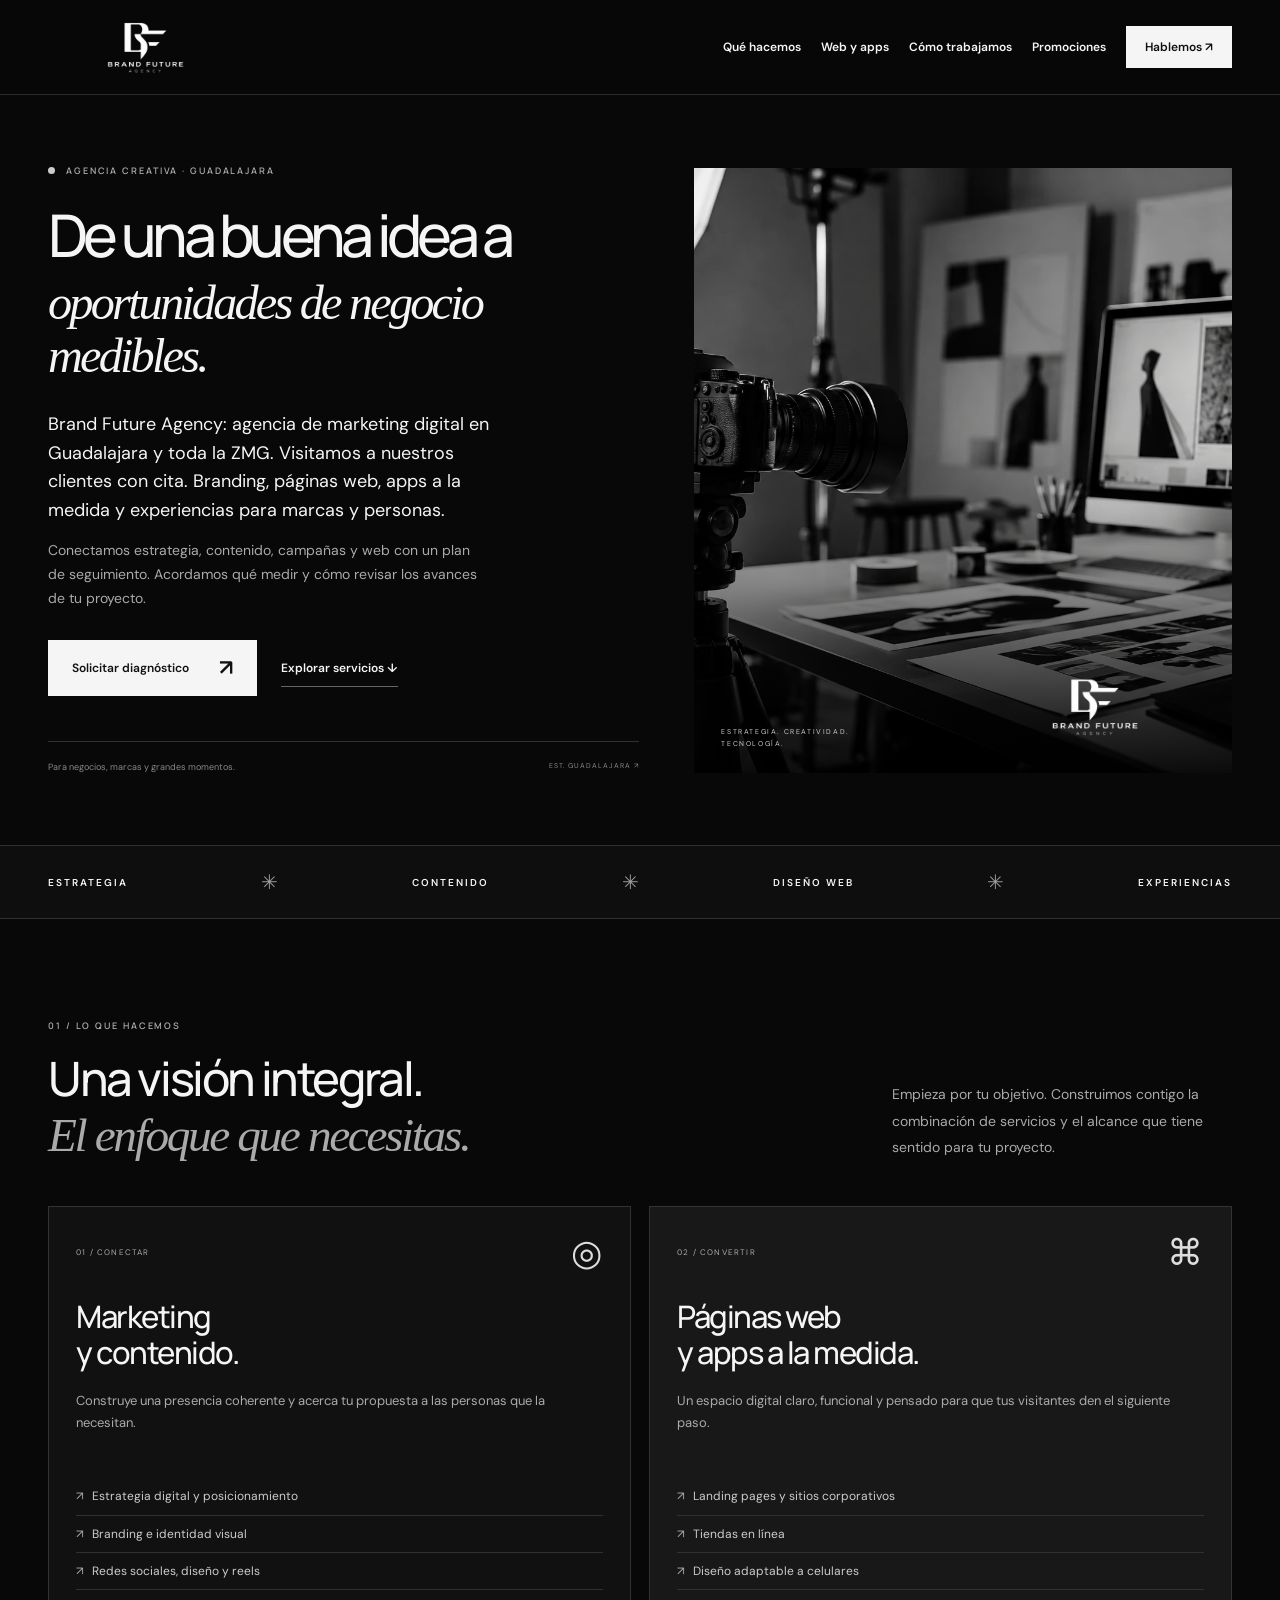
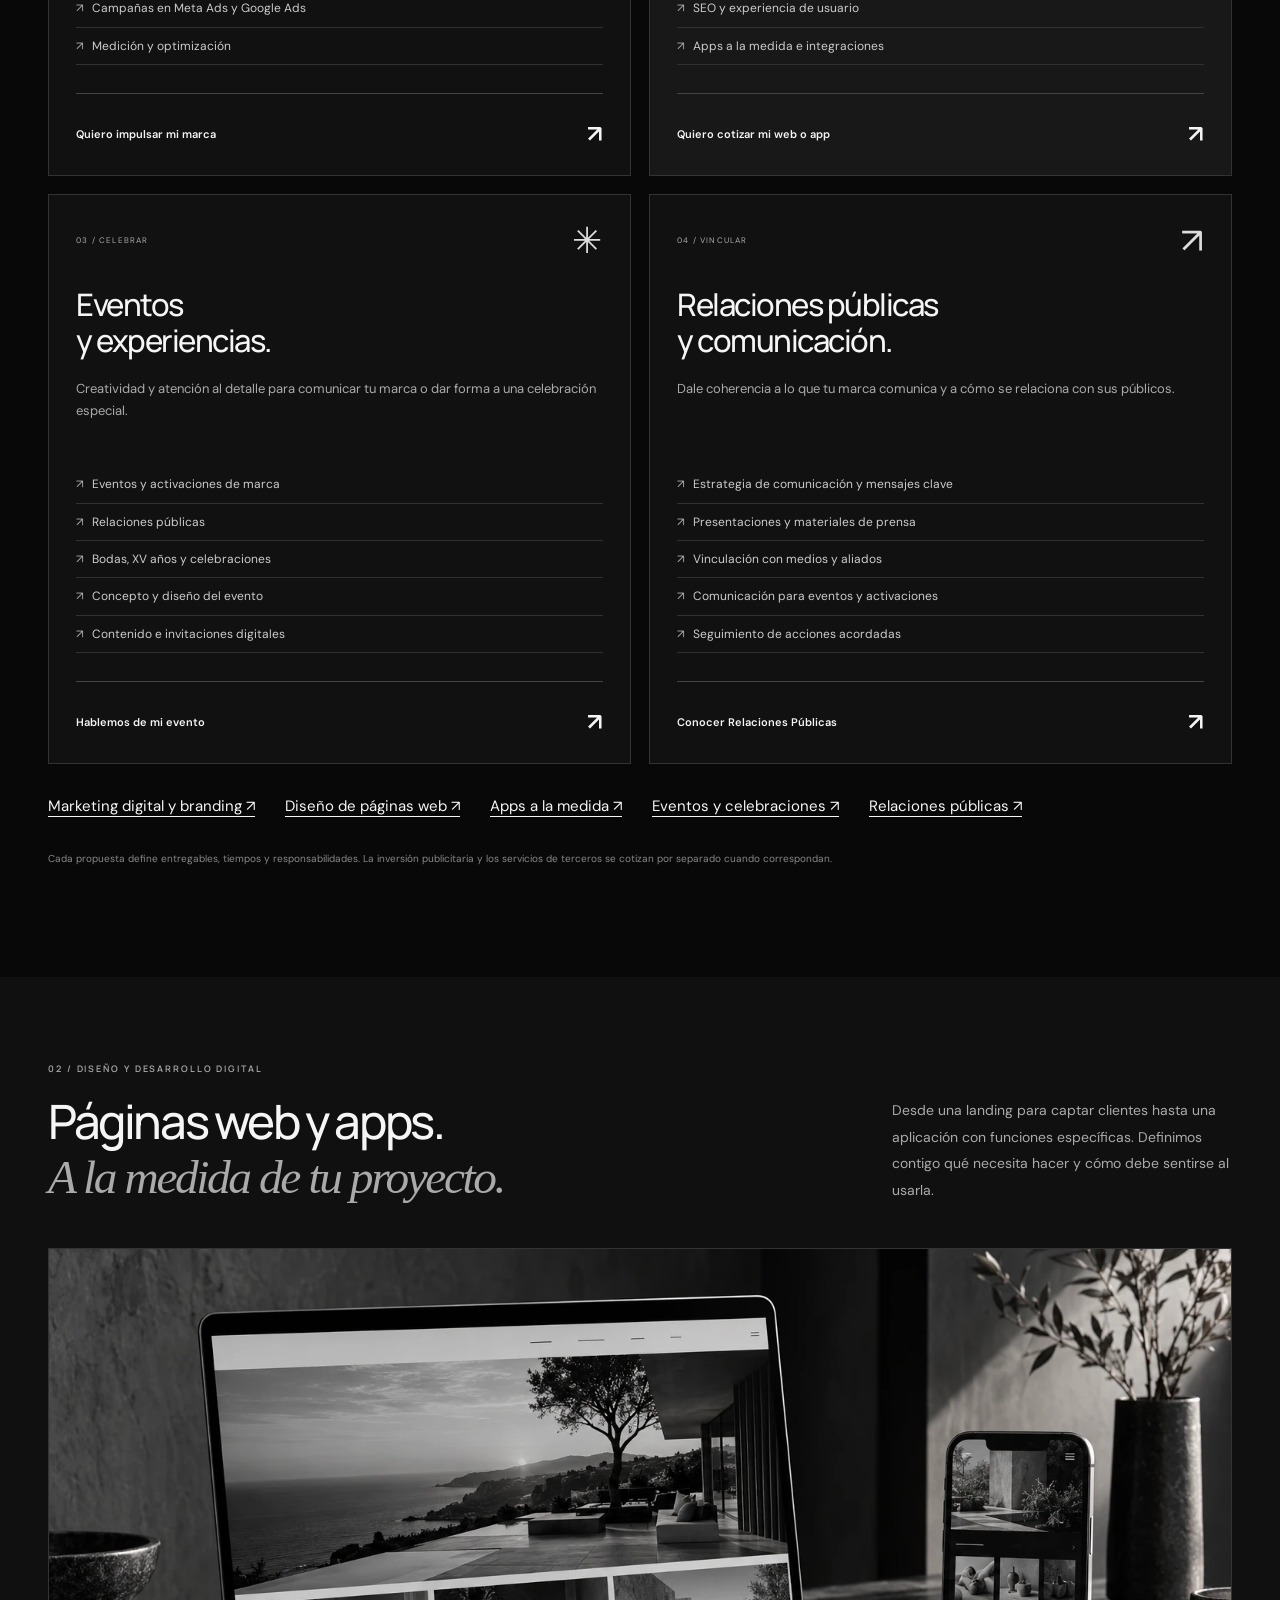
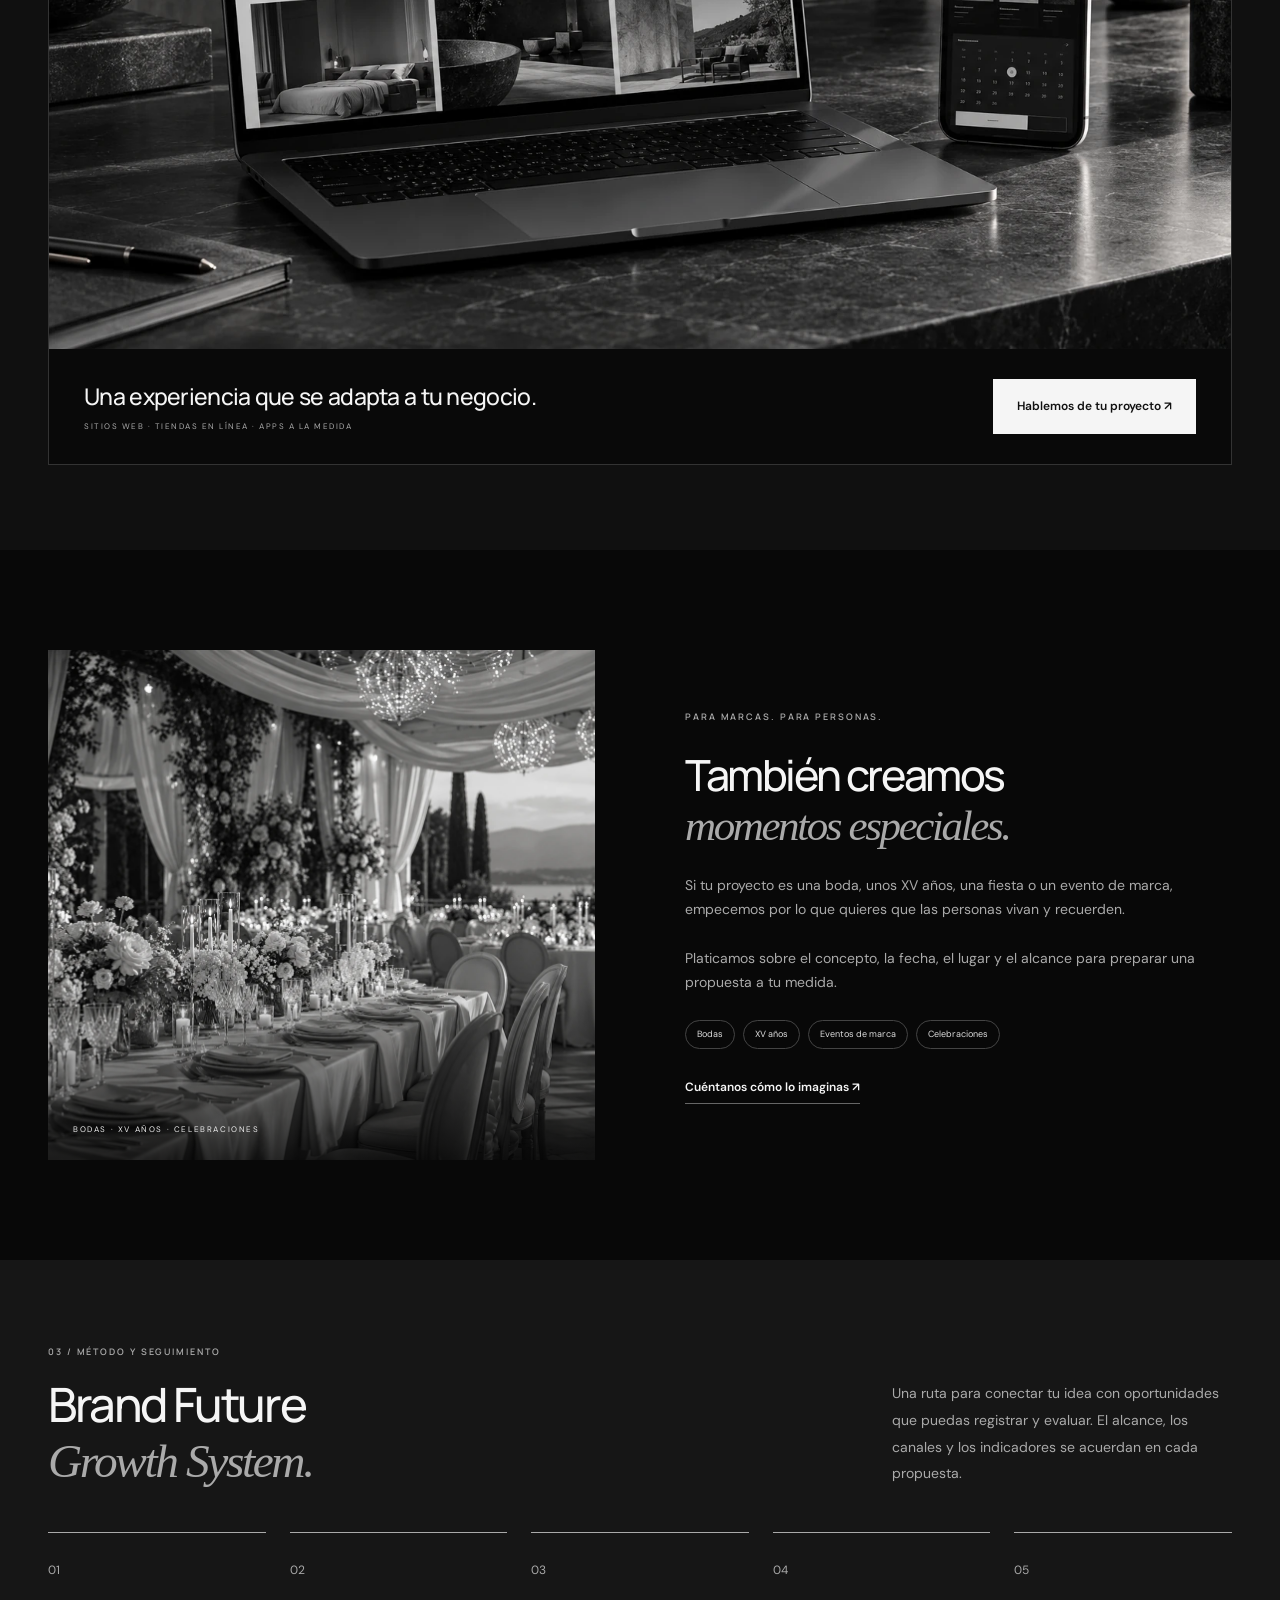
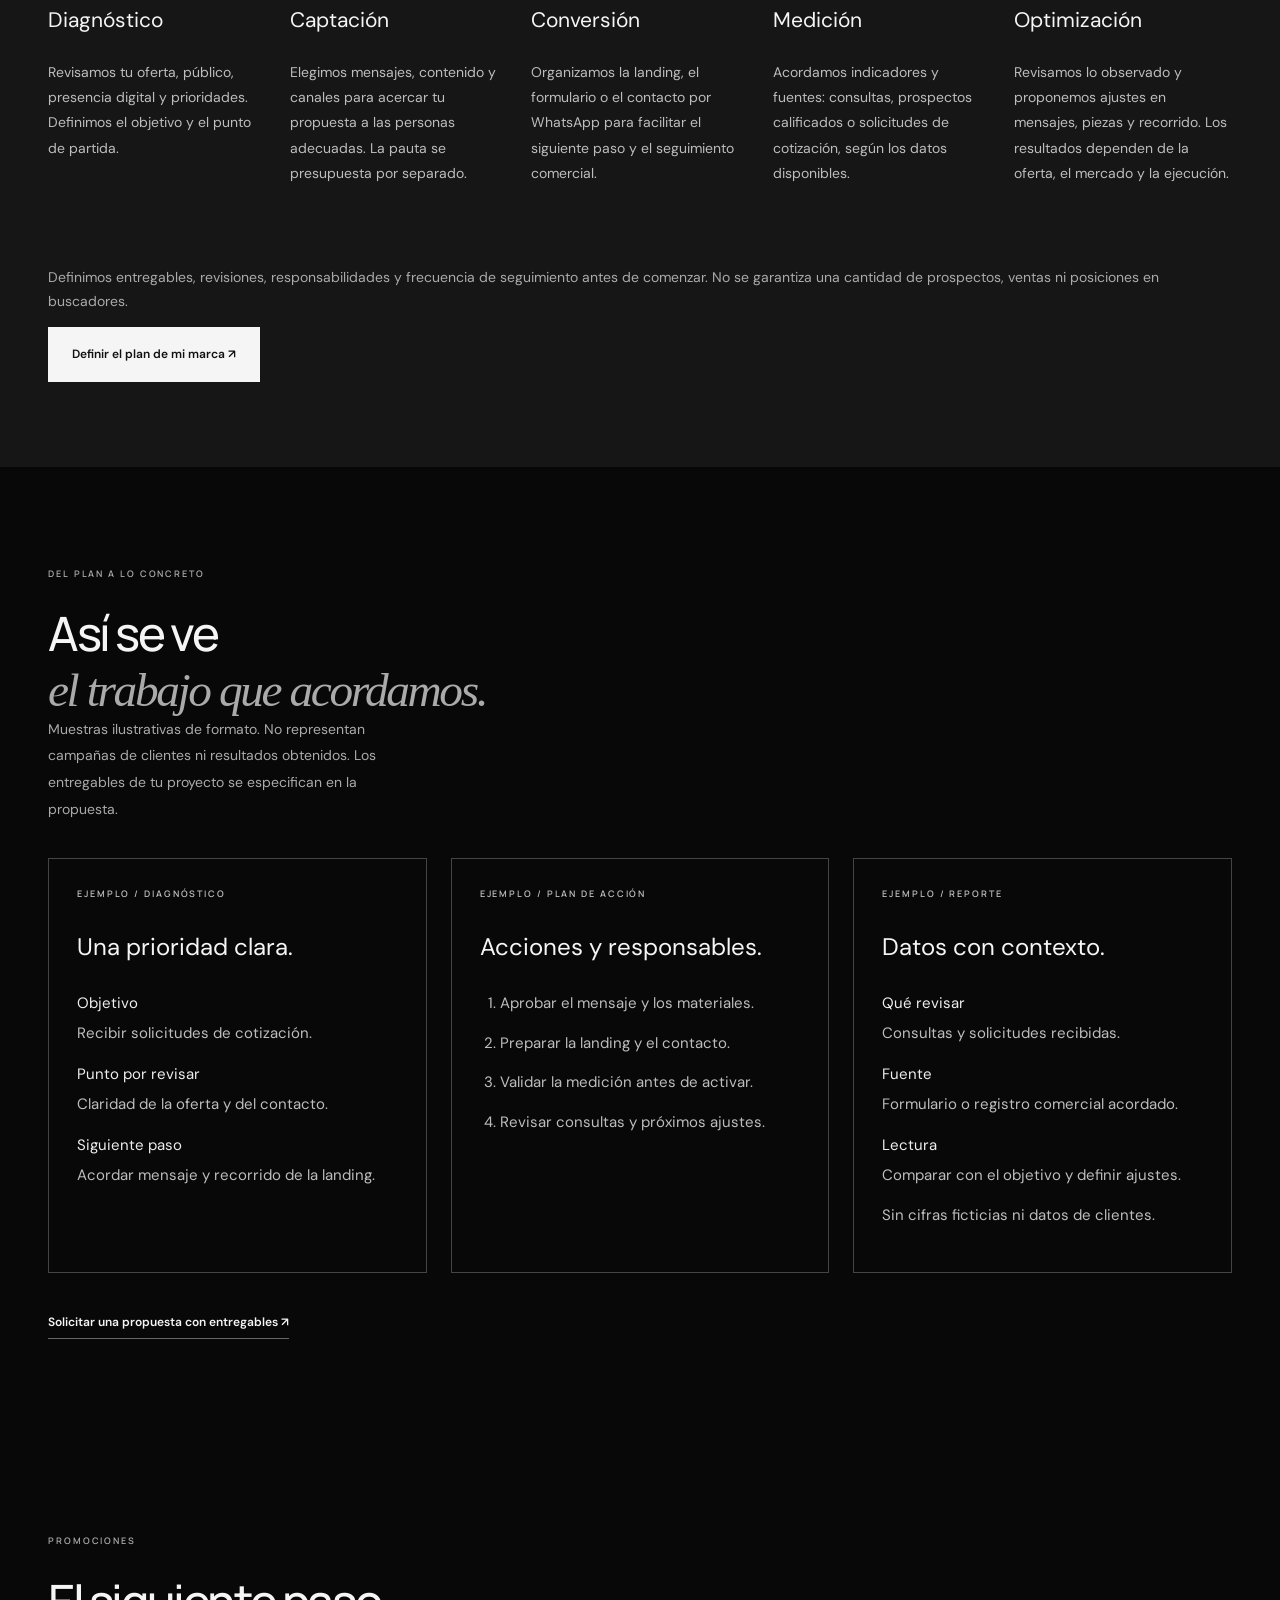
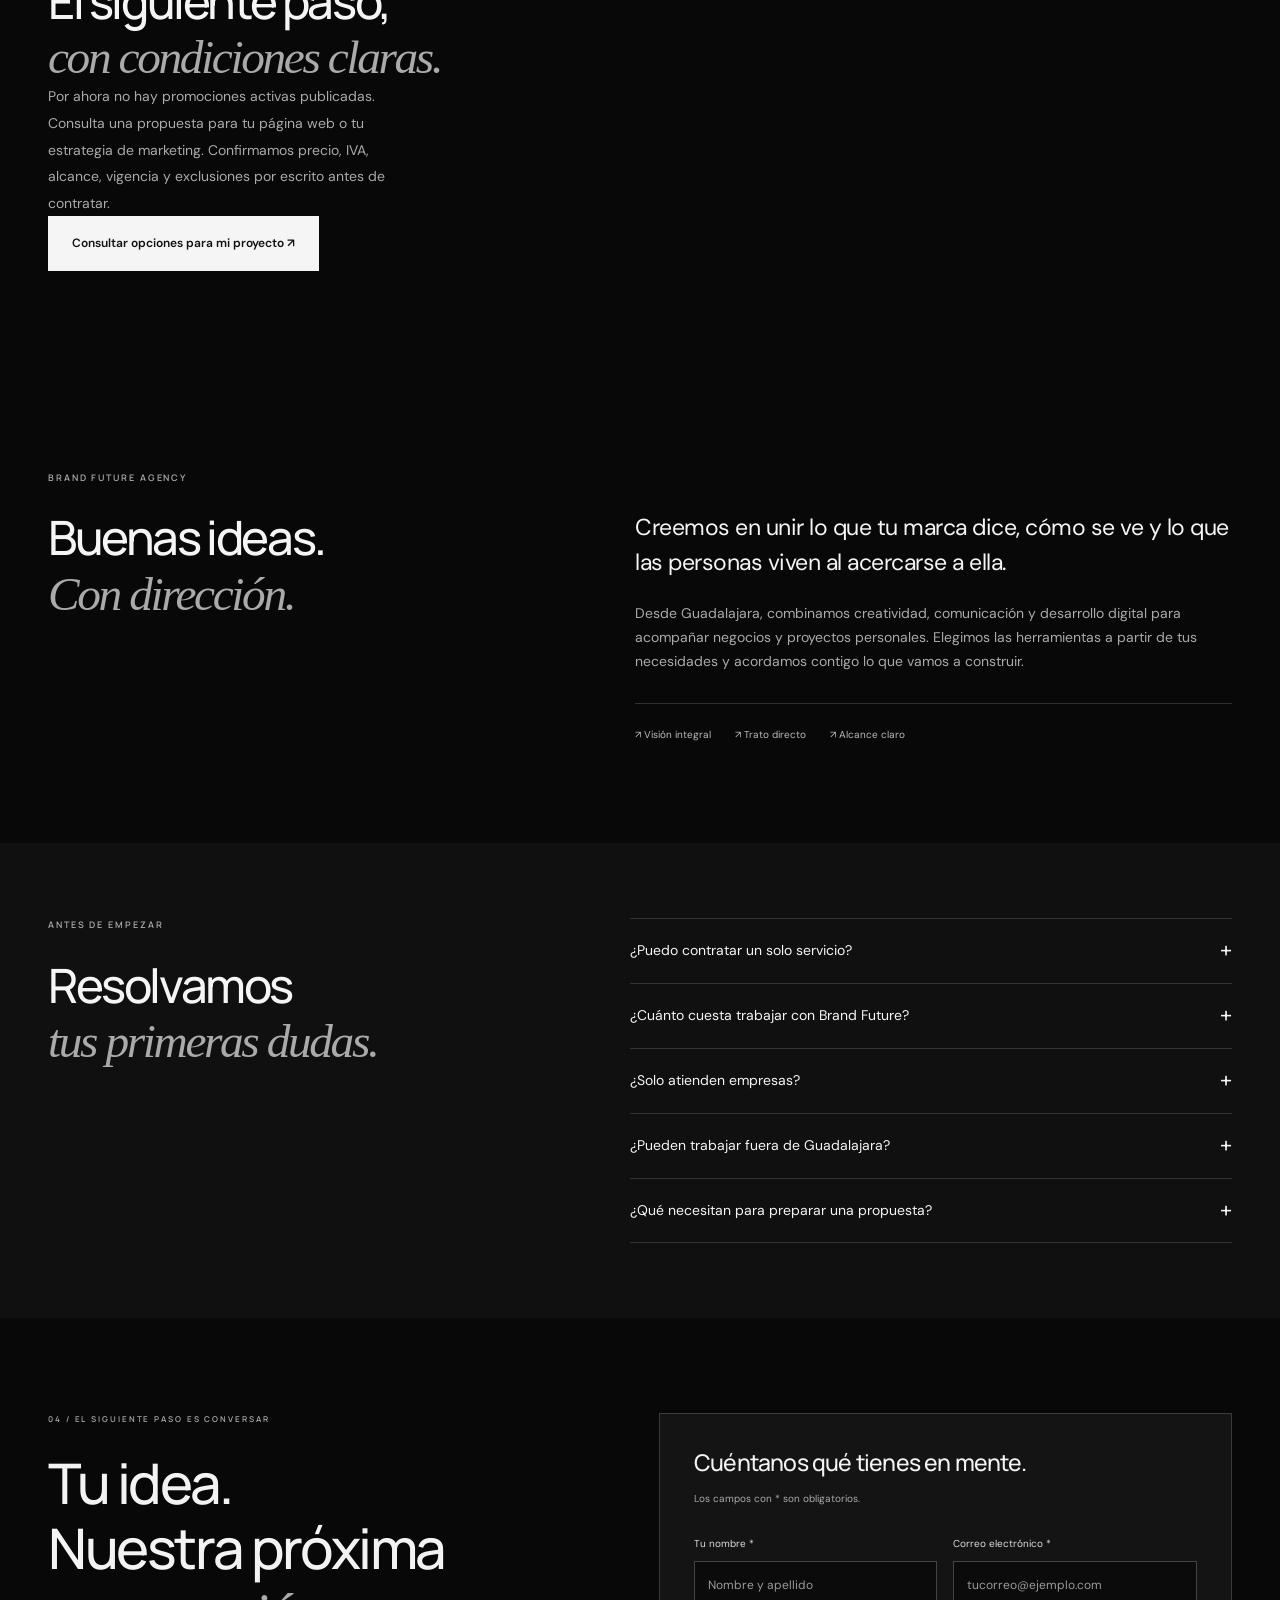
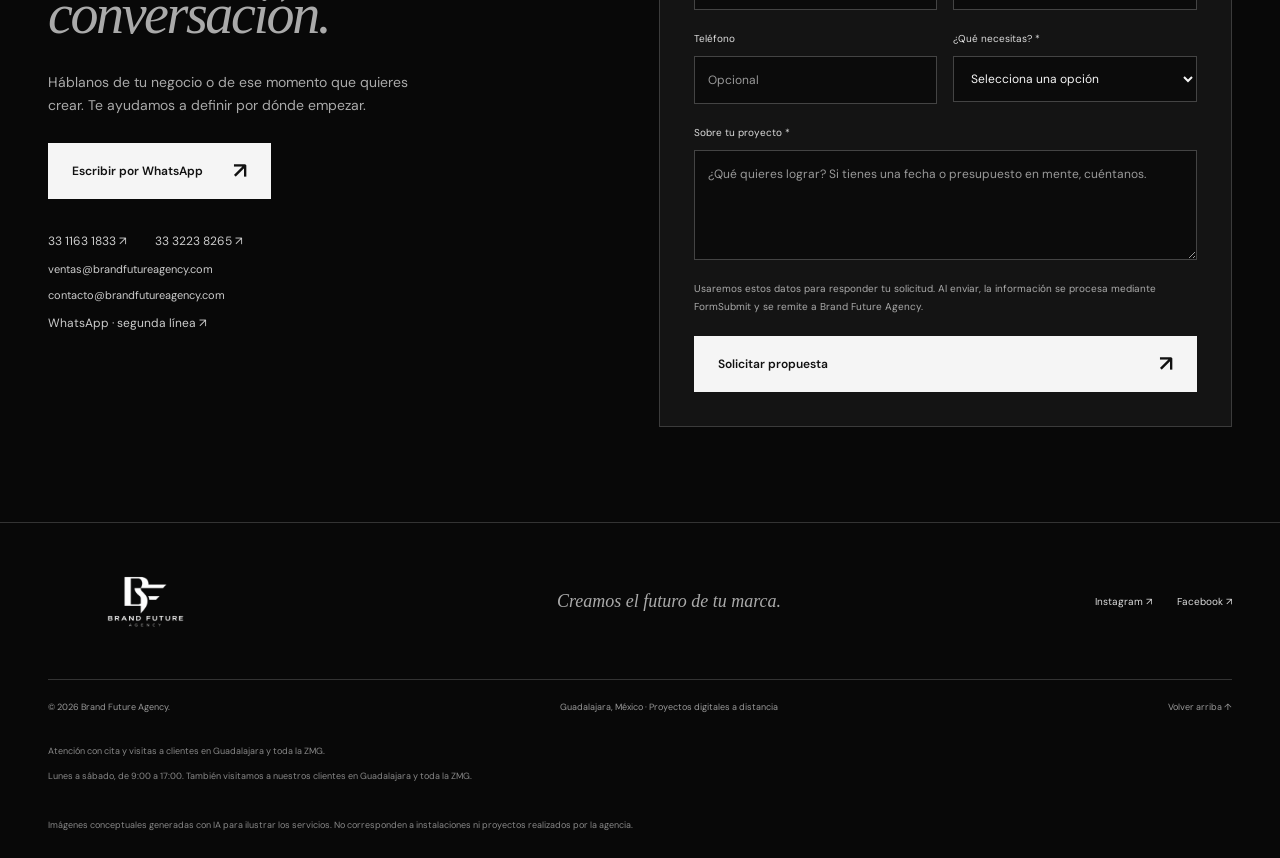
==== commit a09af1a0: "Destacar Relaciones Públicas y ampliar sitemap a seis rutas" ====
--- a/index.html
+++ b/index.html
@@ -24,7 +24,7 @@
 <main id="contenido"><section class="hero container" id="inicio"><div class="hero-copy"><p class="eyebrow"><i></i> AGENCIA CREATIVA · GUADALAJARA</p><h1>De una buena idea a<br><em>oportunidades de negocio medibles.</em></h1><p class="hero-lead">Brand Future Agency: agencia de marketing digital en Guadalajara y toda la ZMG. Visitamos a nuestros clientes con cita. Branding, páginas web, apps a la medida y experiencias para marcas y personas.</p><p class="muted">Conectamos estrategia, contenido, campañas y web con un plan de seguimiento. Acordamos qué medir y cómo revisar los avances de tu proyecto.</p><div class="actions"><a class="btn" href="#contacto">Solicitar diagnóstico <span>↗</span></a><a class="text-link" href="#servicios">Explorar servicios ↓</a></div><div class="hero-foot">Para negocios, marcas y grandes momentos.<span>EST. GUADALAJARA ↗</span></div></div>
 <div class="hero-art editorial-hero"><img class="hero-photo" src="images/marketing-editorial.webp" width="1536" height="1024" fetchpriority="high" alt="Imagen conceptual de producción de contenido con cámara profesional y diseño digital"><div class="photo-shade"></div><div class="hero-image-caption"><span>ESTRATEGIA. CREATIVIDAD. TECNOLOGÍA.</span><img class="brand-badge" src="brand-future.jpg" width="2048" height="800" alt="Logo original de Brand Future Agency en blanco sobre negro"></div></div></section>
 <div class="ticker"><div class="container">ESTRATEGIA <b>✳</b> CONTENIDO <b>✳</b> DISEÑO WEB <b>✳</b> EXPERIENCIAS</div></div>
-<section class="container section" id="servicios"><div class="section-heading"><div><p class="eyebrow">01 / LO QUE HACEMOS</p><h2>Una visión integral.<br><em>El enfoque que necesitas.</em></h2></div><p class="intro">Empieza por tu objetivo. Construimos contigo la combinación de servicios y el alcance que tiene sentido para tu proyecto.</p></div><div class="services"><article class="service"><div class="service-top">01 / CONECTAR<span>◎</span></div><h3>Marketing<br>y contenido.</h3><p>Construye una presencia coherente y acerca tu propuesta a las personas que la necesitan.</p><ul><li>Estrategia digital y posicionamiento</li><li>Branding e identidad visual</li><li>Redes sociales, diseño y reels</li><li>Campañas en Meta Ads y Google Ads</li><li>Medición y optimización</li></ul><a class="service-link" href="https://wa.me/523311631833?text=Hola%2C%20quiero%20cotizar%20marketing%20con%20Brand%20Future%20Agency" target="_blank" rel="noopener">Quiero impulsar mi marca<span>↗</span></a></article><article class="service"><div class="service-top">02 / CONVERTIR<span>⌘</span></div><h3>Páginas web<br>y apps a la medida.</h3><p>Un espacio digital claro, funcional y pensado para que tus visitantes den el siguiente paso.</p><ul><li>Landing pages y sitios corporativos</li><li>Tiendas en línea</li><li>Diseño adaptable a celulares</li><li>SEO y experiencia de usuario</li><li>Apps a la medida e integraciones</li></ul><a class="service-link" href="https://wa.me/523311631833?text=Hola%2C%20quiero%20cotizar%20una%20p%C3%A1gina%20web%20o%20app%20a%20la%20medida%20con%20Brand%20Future%20Agency" target="_blank" rel="noopener">Quiero cotizar mi web o app<span>↗</span></a></article><article class="service"><div class="service-top">03 / CELEBRAR<span>✳</span></div><h3>Eventos<br>y experiencias.</h3><p>Creatividad y atención al detalle para comunicar tu marca o dar forma a una celebración especial.</p><ul><li>Eventos y activaciones de marca</li><li>Relaciones públicas</li><li>Bodas, XV años y celebraciones</li><li>Concepto y diseño del evento</li><li>Contenido e invitaciones digitales</li></ul><a class="service-link" href="https://wa.me/523311631833?text=Hola%2C%20quiero%20cotizar%20un%20evento%20con%20Brand%20Future%20Agency" target="_blank" rel="noopener">Hablemos de mi evento<span>↗</span></a></article></div><nav class="seo-service-links" aria-label="Explorar servicios"><a href="/marketing-digital/">Marketing digital y branding ↗</a><a href="/diseno-paginas-web/">Diseño de páginas web ↗</a><a href="/desarrollo-apps/">Apps a la medida ↗</a><a href="/eventos/">Eventos y celebraciones ↗</a></nav><p class="fine">Cada propuesta define entregables, tiempos y responsabilidades. La inversión publicitaria y los servicios de terceros se cotizan por separado cuando correspondan.</p></section>
+<section class="container section" id="servicios"><div class="section-heading"><div><p class="eyebrow">01 / LO QUE HACEMOS</p><h2>Una visión integral.<br><em>El enfoque que necesitas.</em></h2></div><p class="intro">Empieza por tu objetivo. Construimos contigo la combinación de servicios y el alcance que tiene sentido para tu proyecto.</p></div><div class="services services-four"><article class="service"><div class="service-top">01 / CONECTAR<span>◎</span></div><h3>Marketing<br>y contenido.</h3><p>Construye una presencia coherente y acerca tu propuesta a las personas que la necesitan.</p><ul><li>Estrategia digital y posicionamiento</li><li>Branding e identidad visual</li><li>Redes sociales, diseño y reels</li><li>Campañas en Meta Ads y Google Ads</li><li>Medición y optimización</li></ul><a class="service-link" href="https://wa.me/523311631833?text=Hola%2C%20quiero%20cotizar%20marketing%20con%20Brand%20Future%20Agency" target="_blank" rel="noopener">Quiero impulsar mi marca<span>↗</span></a></article><article class="service"><div class="service-top">02 / CONVERTIR<span>⌘</span></div><h3>Páginas web<br>y apps a la medida.</h3><p>Un espacio digital claro, funcional y pensado para que tus visitantes den el siguiente paso.</p><ul><li>Landing pages y sitios corporativos</li><li>Tiendas en línea</li><li>Diseño adaptable a celulares</li><li>SEO y experiencia de usuario</li><li>Apps a la medida e integraciones</li></ul><a class="service-link" href="https://wa.me/523311631833?text=Hola%2C%20quiero%20cotizar%20una%20p%C3%A1gina%20web%20o%20app%20a%20la%20medida%20con%20Brand%20Future%20Agency" target="_blank" rel="noopener">Quiero cotizar mi web o app<span>↗</span></a></article><article class="service"><div class="service-top">03 / CELEBRAR<span>✳</span></div><h3>Eventos<br>y experiencias.</h3><p>Creatividad y atención al detalle para comunicar tu marca o dar forma a una celebración especial.</p><ul><li>Eventos y activaciones de marca</li><li>Relaciones públicas</li><li>Bodas, XV años y celebraciones</li><li>Concepto y diseño del evento</li><li>Contenido e invitaciones digitales</li></ul><a class="service-link" href="https://wa.me/523311631833?text=Hola%2C%20quiero%20cotizar%20un%20evento%20con%20Brand%20Future%20Agency" target="_blank" rel="noopener">Hablemos de mi evento<span>↗</span></a></article><article class="service" id="relaciones-publicas"><div class="service-top">04 / VINCULAR<span>↗</span></div><h3>Relaciones públicas<br>y comunicación.</h3><p>Dale coherencia a lo que tu marca comunica y a cómo se relaciona con sus públicos.</p><ul><li>Estrategia de comunicación y mensajes clave</li><li>Presentaciones y materiales de prensa</li><li>Vinculación con medios y aliados</li><li>Comunicación para eventos y activaciones</li><li>Seguimiento de acciones acordadas</li></ul><a class="service-link" href="/relaciones-publicas/">Conocer Relaciones Públicas<span>↗</span></a></article></div><nav class="seo-service-links" aria-label="Explorar servicios"><a href="/marketing-digital/">Marketing digital y branding ↗</a><a href="/diseno-paginas-web/">Diseño de páginas web ↗</a><a href="/desarrollo-apps/">Apps a la medida ↗</a><a href="/eventos/">Eventos y celebraciones ↗</a><a href="/relaciones-publicas/">Relaciones públicas ↗</a></nav><p class="fine">Cada propuesta define entregables, tiempos y responsabilidades. La inversión publicitaria y los servicios de terceros se cotizan por separado cuando correspondan.</p></section>
 <section class="showcase-section" id="web-apps"><div class="container"><div class="section-heading"><div><p class="eyebrow">02 / DISEÑO Y DESARROLLO DIGITAL</p><h2>Páginas web y apps.<br><em>A la medida de tu proyecto.</em></h2></div><p class="intro">Desde una landing para captar clientes hasta una aplicación con funciones específicas. Definimos contigo qué necesita hacer y cómo debe sentirse al usarla.</p></div><figure class="editorial-showcase"><img src="images/web-apps-medida.webp" width="1536" height="1024" loading="lazy" decoding="async" alt="Imagen conceptual de una página web y una app de reservas en computadora y teléfono"><figcaption><div><h3>Una experiencia que se adapta a tu negocio.</h3><p>SITIOS WEB · TIENDAS EN LÍNEA · APPS A LA MEDIDA</p></div><a class="btn light" href="https://wa.me/523311631833?text=Hola%2C%20quiero%20cotizar%20una%20p%C3%A1gina%20web%20o%20una%20app%20a%20la%20medida" target="_blank" rel="noopener">Hablemos de tu proyecto ↗</a></figcaption></figure></div></section>
 <section class="container section event-grid" id="eventos"><figure class="event-art editorial-event"><img src="images/eventos-editorial.webp" width="1536" height="1024" loading="lazy" decoding="async" alt="Imagen conceptual de una celebración con montaje elegante, flores blancas, velas y cristalería"><figcaption>BODAS · XV AÑOS · CELEBRACIONES</figcaption></figure><div class="event-copy"><p class="eyebrow">PARA MARCAS. PARA PERSONAS.</p><h2>También creamos<br><em>momentos especiales.</em></h2><p>Si tu proyecto es una boda, unos XV años, una fiesta o un evento de marca, empecemos por lo que quieres que las personas vivan y recuerden.</p><p>Platicamos sobre el concepto, la fecha, el lugar y el alcance para preparar una propuesta a tu medida.</p><div class="pills"><span>Bodas</span><span>XV años</span><span>Eventos de marca</span><span>Celebraciones</span></div><a class="text-link" href="https://wa.me/523311631833?text=Hola%2C%20quiero%20platicar%20sobre%20mi%20evento.%20La%20fecha%20y%20ciudad%20son%3A" target="_blank" rel="noopener">Cuéntanos cómo lo imaginas ↗</a></div></section>
 <section class="method" id="metodo"><div class="container"><div class="section-heading"><div><p class="eyebrow">03 / MÉTODO Y SEGUIMIENTO</p><h2>Brand Future<br><em>Growth System.</em></h2></div><p class="intro">Una ruta para conectar tu idea con oportunidades que puedas registrar y evaluar. El alcance, los canales y los indicadores se acuerdan en cada propuesta.</p></div><div class="growth-grid">
@@ -40,6 +40,6 @@
 <section class="container section" id="promociones"><p class="eyebrow">PROMOCIONES</p><h2>El siguiente paso,<br><em>con condiciones claras.</em></h2><p class="intro">Por ahora no hay promociones activas publicadas. Consulta una propuesta para tu página web o tu estrategia de marketing. Confirmamos precio, IVA, alcance, vigencia y exclusiones por escrito antes de contratar.</p><a class="btn" href="#contacto">Consultar opciones para mi proyecto ↗</a></section><section class="container section" id="nosotros"><p class="eyebrow">BRAND FUTURE AGENCY</p><div class="about-grid"><h2>Buenas ideas.<br><em>Con dirección.</em></h2><div><p class="large-copy">Creemos en unir lo que tu marca dice, cómo se ve y lo que las personas viven al acercarse a ella.</p><p class="muted">Desde Guadalajara, combinamos creatividad, comunicación y desarrollo digital para acompañar negocios y proyectos personales. Elegimos las herramientas a partir de tus necesidades y acordamos contigo lo que vamos a construir.</p><div class="values"><span>↗ Visión integral</span><span>↗ Trato directo</span><span>↗ Alcance claro</span></div></div></div></section>
 <section class="faq-section"><div class="container faq-grid"><div><p class="eyebrow">ANTES DE EMPEZAR</p><h2>Resolvamos<br><em>tus primeras dudas.</em></h2></div><div class="faqs"><details><summary>¿Puedo contratar un solo servicio?<span>+</span></summary><p>Sí. Podemos comenzar con una página web, contenido, una campaña o un evento. La propuesta se adapta al alcance que necesitas.</p></details><details><summary>¿Cuánto cuesta trabajar con Brand Future?<span>+</span></summary><p>Depende de los entregables, el alcance y los tiempos. Cuéntanos tu objetivo y presupuesto para preparar una cotización. En las campañas, distinguimos nuestros servicios de la inversión pagada a las plataformas.</p></details><details><summary>¿Solo atienden empresas?<span>+</span></summary><p>Atendemos negocios, emprendimientos y marcas, así como proyectos personales: bodas, XV años y celebraciones. El enfoque cambia según tu proyecto.</p></details><details><summary>¿Pueden trabajar fuera de Guadalajara?<span>+</span></summary><p>Los proyectos digitales pueden coordinarse a distancia según su alcance. Para eventos y trabajos presenciales revisamos ubicación, logística y disponibilidad antes de cotizar.</p></details><details><summary>¿Qué necesitan para preparar una propuesta?<span>+</span></summary><p>Una descripción de tu proyecto, lo que quieres lograr, fecha ideal y presupuesto aproximado. Para eventos, incluye la ciudad y el número estimado de asistentes.</p></details></div></div></section>
 <section class="contact" id="contacto"><div class="container contact-grid"><div><p class="eyebrow">04 / EL SIGUIENTE PASO ES CONVERSAR</p><h2>Tu idea.<br>Nuestra próxima<br><em>conversación.</em></h2><p class="contact-lead">Háblanos de tu negocio o de ese momento que quieres crear. Te ayudamos a definir por dónde empezar.</p><a class="btn light" href="https://wa.me/523311631833?text=Hola%2C%20quiero%20platicar%20sobre%20mi%20proyecto%20con%20Brand%20Future%20Agency" target="_blank" rel="noopener">Escribir por WhatsApp <span>↗</span></a><div class="direct"><a href="tel:+523311631833">33 1163 1833 ↗</a><a href="tel:+523332238265">33 3223 8265 ↗</a><a href="mailto:ventas@brandfutureagency.com">ventas@brandfutureagency.com</a><a href="mailto:contacto@brandfutureagency.com">contacto@brandfutureagency.com</a><a href="https://wa.me/523332238265" target="_blank" rel="noopener">WhatsApp · segunda línea ↗</a></div></div>
-<form class="inquiry" action="https://formsubmit.co/ventas@brandfutureagency.com" method="POST"><h3>Cuéntanos qué tienes en mente.</h3><p>Los campos con * son obligatorios.</p><input type="hidden" name="_subject" value="Nuevo proyecto | Brand Future Agency"><input type="hidden" name="_template" value="table"><div class="form-grid"><label>Tu nombre *<input name="name" autocomplete="name" required maxlength="120" placeholder="Nombre y apellido"></label><label>Correo electrónico *<input name="email" type="email" autocomplete="email" required maxlength="254" placeholder="tucorreo@ejemplo.com"></label><label>Teléfono<input name="telefono" type="tel" autocomplete="tel" maxlength="30" placeholder="Opcional"></label><label>¿Qué necesitas? *<select name="servicio" required><option value="">Selecciona una opción</option><option>Marketing digital y redes sociales</option><option>Branding y contenido</option><option>Página web o tienda en línea</option><option>App a la medida o integración digital</option><option>Boda, XV años o celebración</option><option>Evento de marca o relaciones públicas</option><option>Varios servicios / necesito orientación</option></select></label><label class="wide">Sobre tu proyecto *<textarea name="message" required maxlength="5000" placeholder="¿Qué quieres lograr? Si tienes una fecha o presupuesto en mente, cuéntanos."></textarea></label></div><p class="form-note">Usaremos estos datos para responder tu solicitud. Al enviar, la información se procesa mediante FormSubmit y se remite a Brand Future Agency.</p><button class="btn light" type="submit">Solicitar propuesta <span>↗</span></button></form></div></section></main>
+<form class="inquiry" action="https://formsubmit.co/ventas@brandfutureagency.com" method="POST"><h3>Cuéntanos qué tienes en mente.</h3><p>Los campos con * son obligatorios.</p><input type="hidden" name="_subject" value="Nuevo proyecto | Brand Future Agency"><input type="hidden" name="_template" value="table"><div class="form-grid"><label>Tu nombre *<input name="name" autocomplete="name" required maxlength="120" placeholder="Nombre y apellido"></label><label>Correo electrónico *<input name="email" type="email" autocomplete="email" required maxlength="254" placeholder="tucorreo@ejemplo.com"></label><label>Teléfono<input name="telefono" type="tel" autocomplete="tel" maxlength="30" placeholder="Opcional"></label><label>¿Qué necesitas? *<select name="servicio" required><option value="">Selecciona una opción</option><option>Marketing digital y redes sociales</option><option>Branding y contenido</option><option>Página web o tienda en línea</option><option>App a la medida o integración digital</option><option>Boda, XV años o celebración</option><option>Evento de marca o activación</option><option>Relaciones públicas y comunicación</option><option>Varios servicios / necesito orientación</option></select></label><label class="wide">Sobre tu proyecto *<textarea name="message" required maxlength="5000" placeholder="¿Qué quieres lograr? Si tienes una fecha o presupuesto en mente, cuéntanos."></textarea></label></div><p class="form-note">Usaremos estos datos para responder tu solicitud. Al enviar, la información se procesa mediante FormSubmit y se remite a Brand Future Agency.</p><button class="btn light" type="submit">Solicitar propuesta <span>↗</span></button></form></div></section></main>
 <footer><div class="container footer-top"><a class="brand" href="#inicio"><img class="nav-logo-original" src="brand-future.jpg" width="2048" height="800" alt="Brand Future Agency"></a><p>Creamos el futuro de tu marca.</p><div><a href="https://www.instagram.com/brand.future.agency/" target="_blank" rel="noopener">Instagram ↗</a><a href="https://www.facebook.com/Brand.Future.Agency" target="_blank" rel="noopener">Facebook ↗</a></div></div><div class="container footer-bottom"><span>© <span id="year">2026</span> Brand Future Agency.</span><span>Guadalajara, México · Proyectos digitales a distancia</span><a href="#inicio">Volver arriba ↑</a></div><div class="container imagery-note"><p>Atención con cita y visitas a clientes en Guadalajara y toda la ZMG.</p><p>Lunes a sábado, de 9:00 a 17:00. También visitamos a nuestros clientes en Guadalajara y toda la ZMG.</p></div><div class="container imagery-note">Imágenes conceptuales generadas con IA para ilustrar los servicios. No corresponden a instalaciones ni proyectos realizados por la agencia.</div></footer>
 <script>document.getElementById('year').textContent=new Date().getFullYear();const menu=document.getElementById('menu'),links=document.getElementById('links');function closeMenu(){links.classList.remove('open');menu.setAttribute('aria-expanded','false')}menu.addEventListener('click',()=>{const open=links.classList.toggle('open');menu.setAttribute('aria-expanded',String(open))});links.querySelectorAll('a').forEach(a=>a.addEventListener('click',closeMenu));document.addEventListener('keydown',e=>{if(e.key==='Escape')closeMenu()});</script></body></html>
--- a/studio.css
+++ b/studio.css
@@ -30,3 +30,6 @@
 
 /* Match the existing dark identity with readable body text. */
 .growth-grid p,.deliverable-grid dd,.deliverable-grid ol,.deliverable-grid p{color:#bdbdbd}.growth-grid span{color:#aaa}.deliverable-grid dt{color:#eee}
+
+/* Four distinct service categories on the home page. */
+.services-four{grid-template-columns:repeat(2,minmax(0,1fr))}@media(max-width:700px){.services-four{grid-template-columns:1fr}}
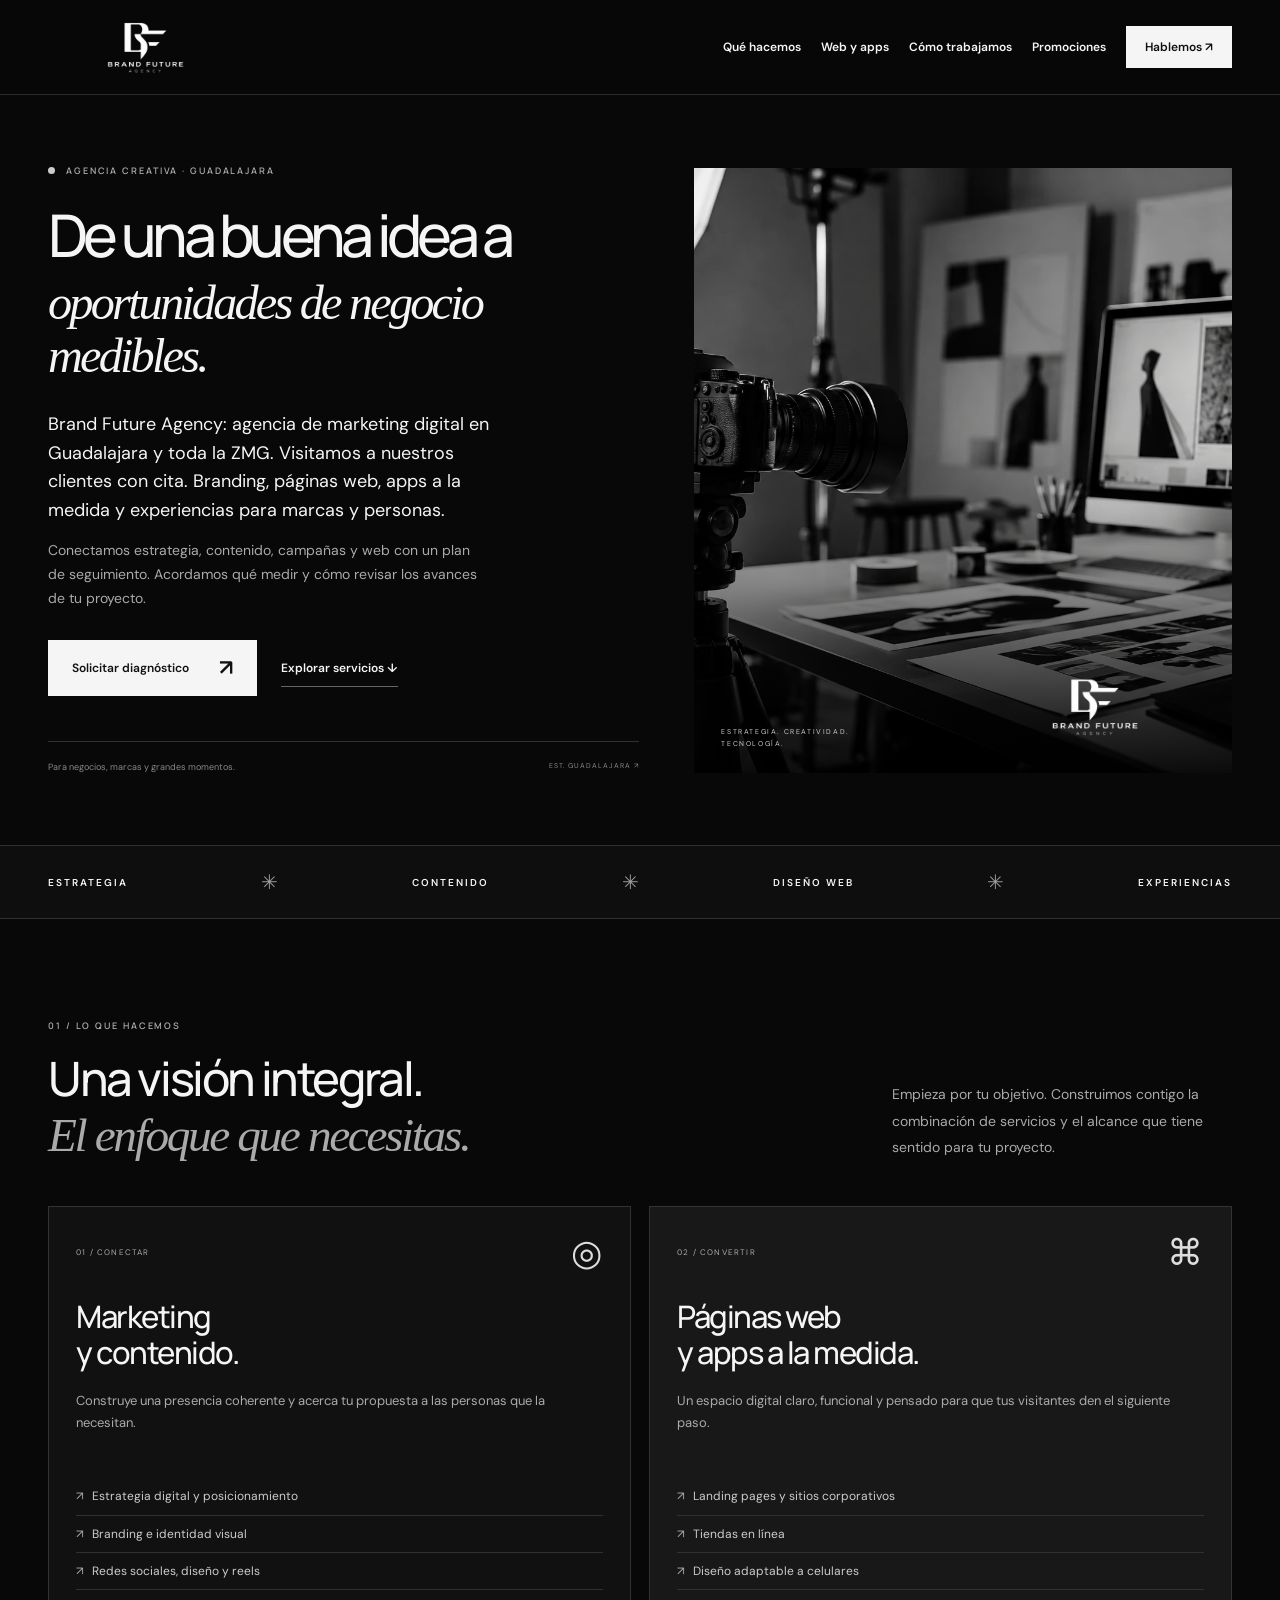
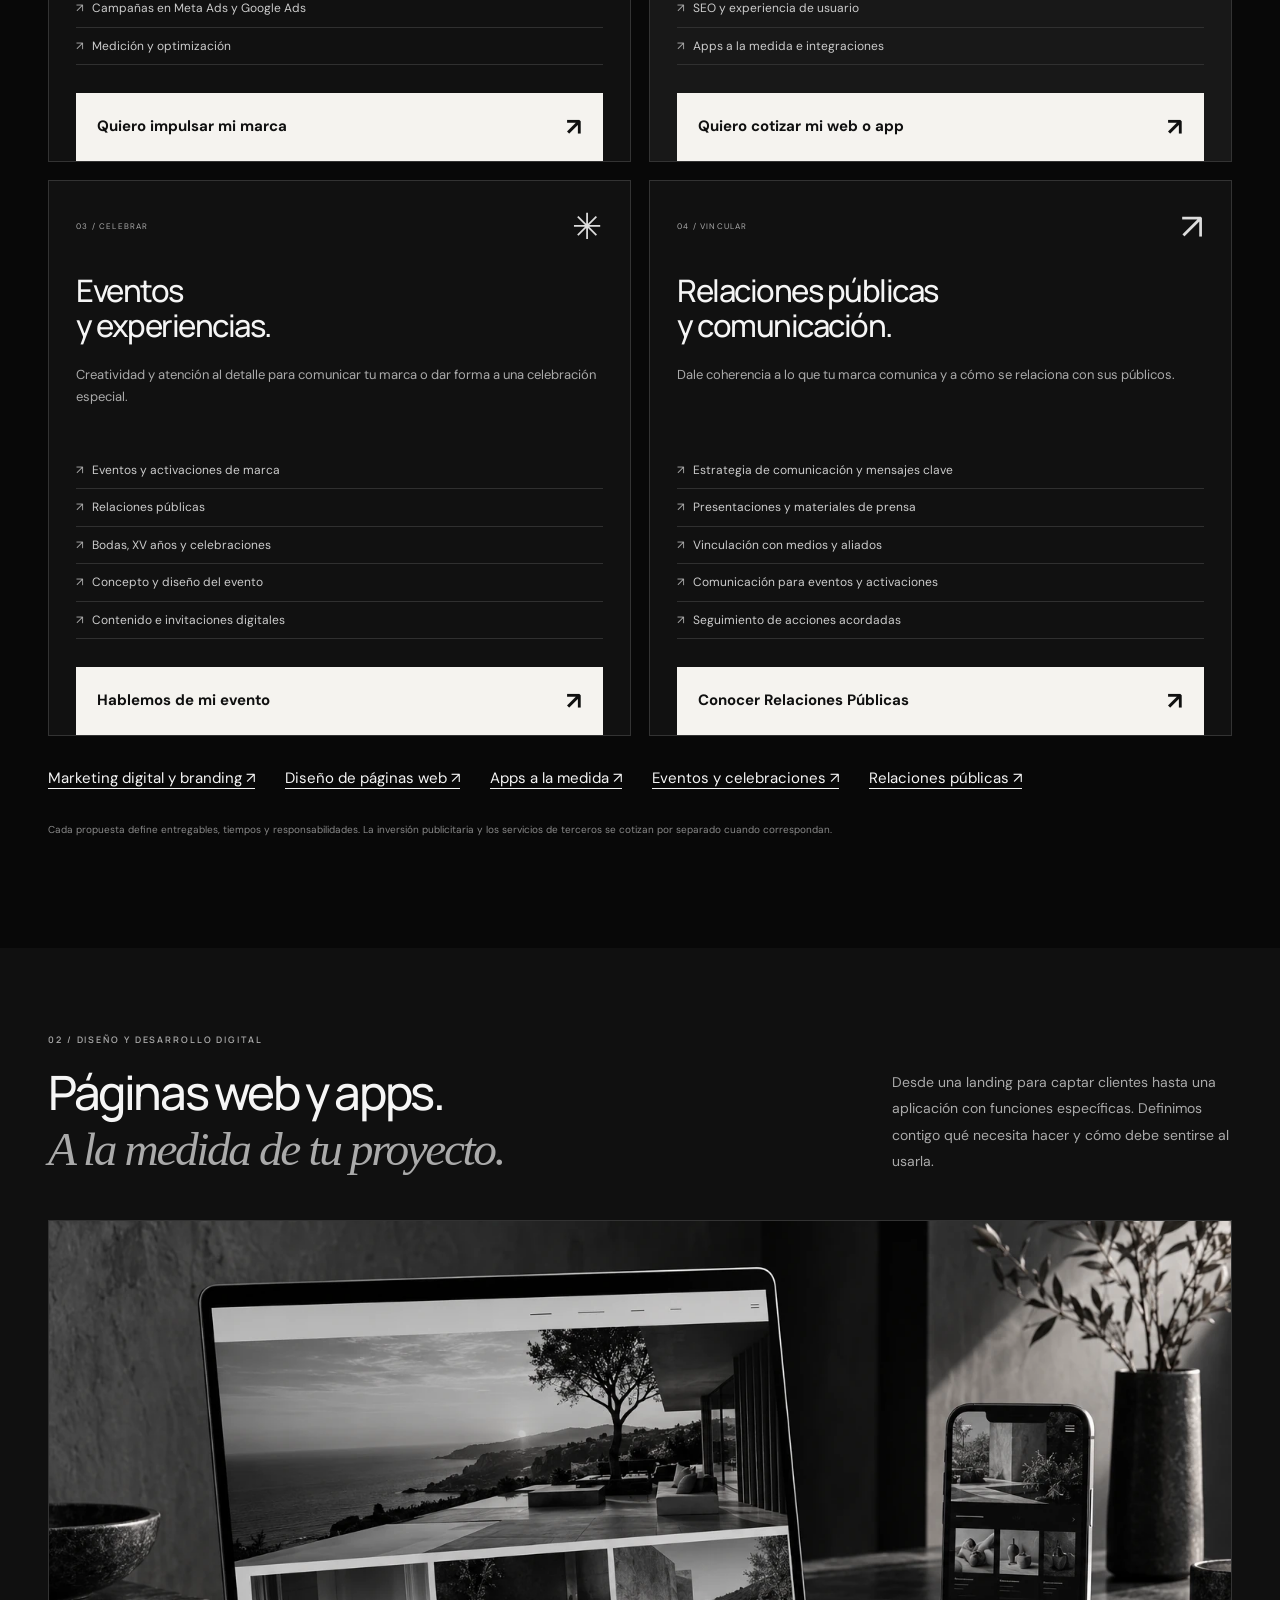
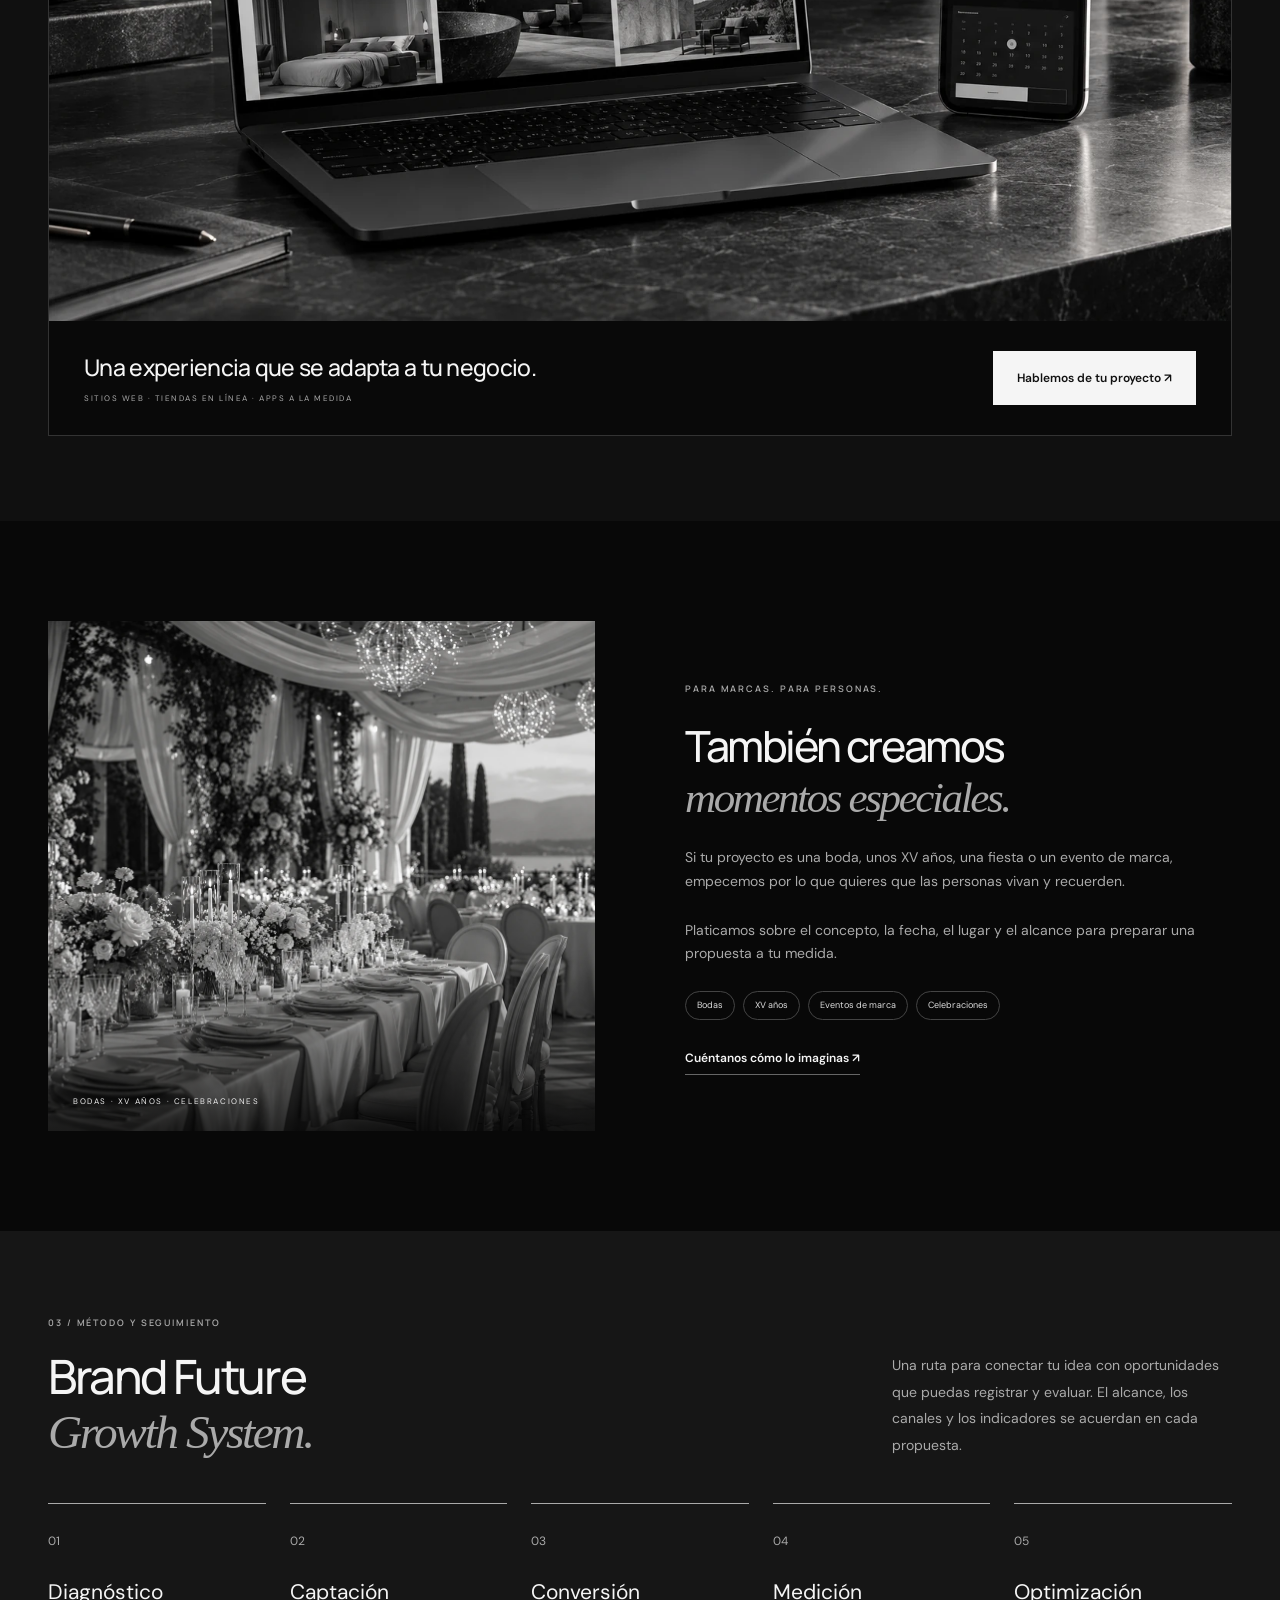
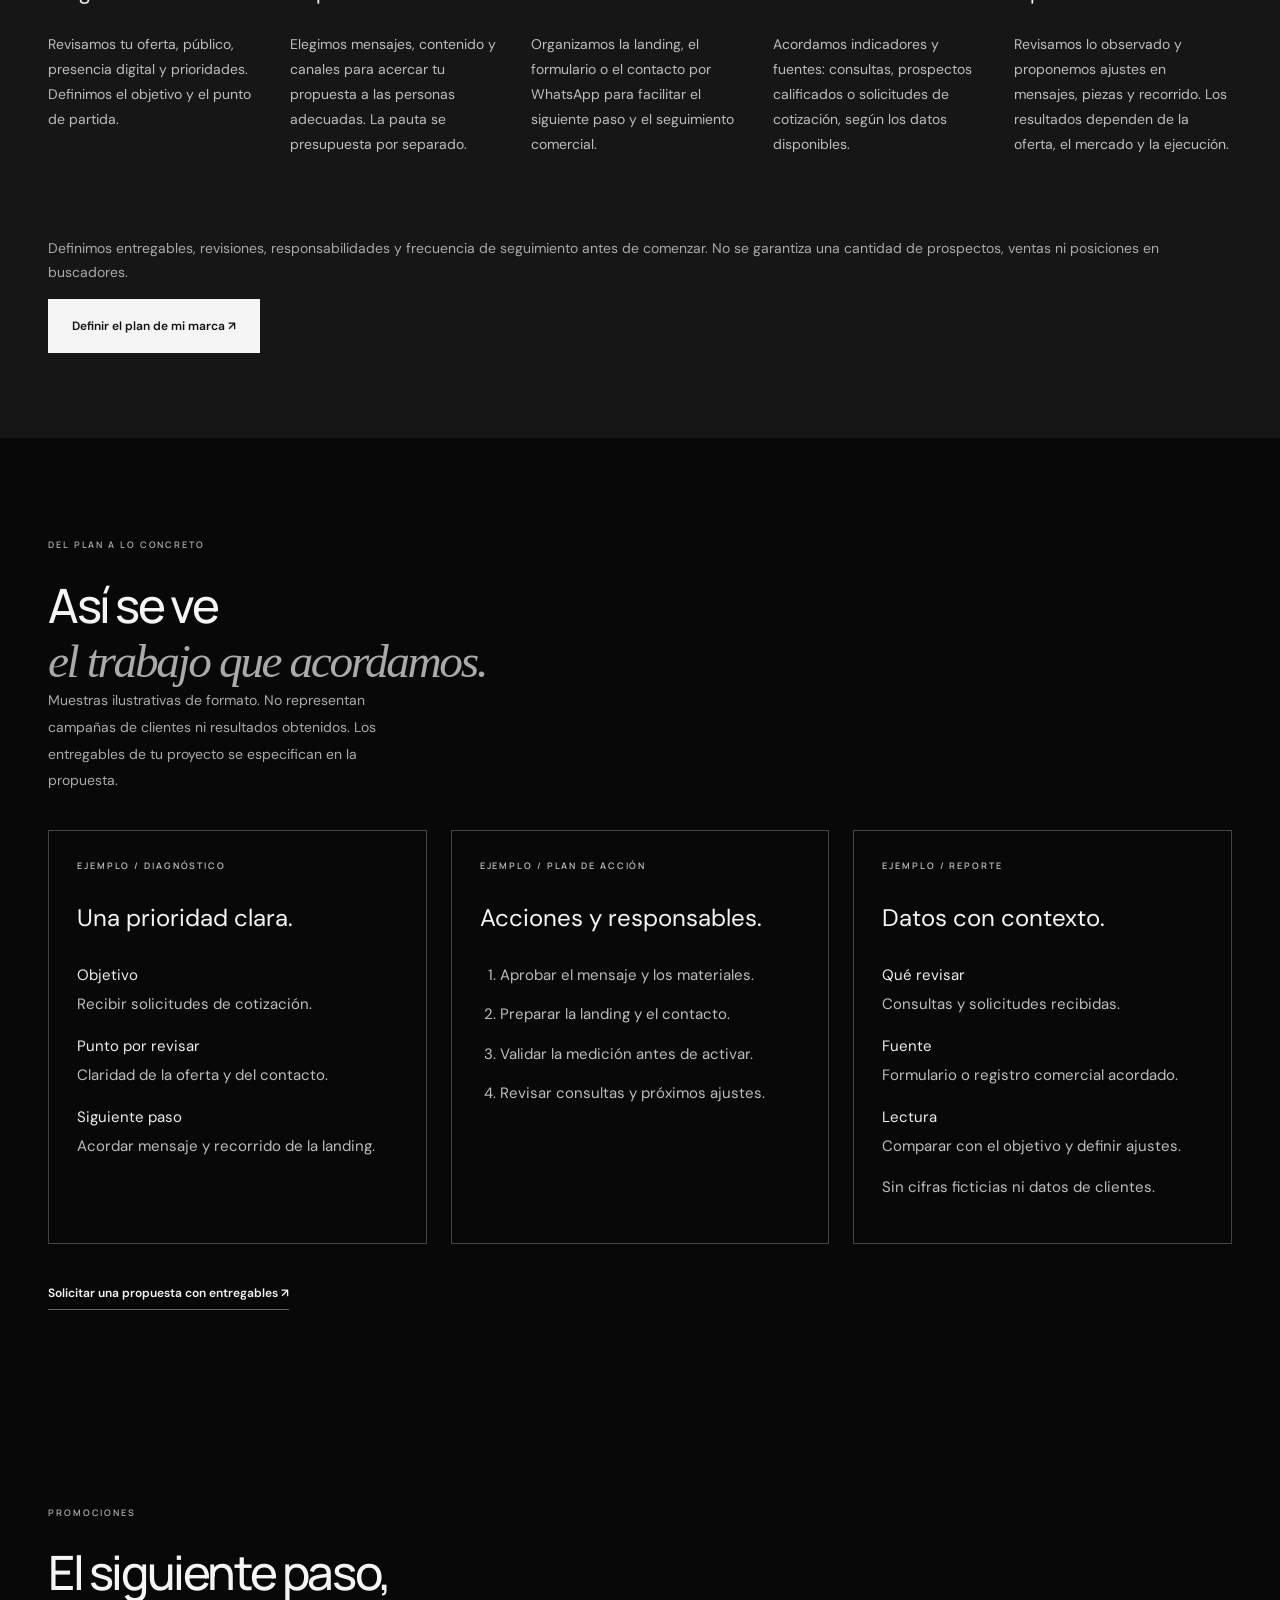
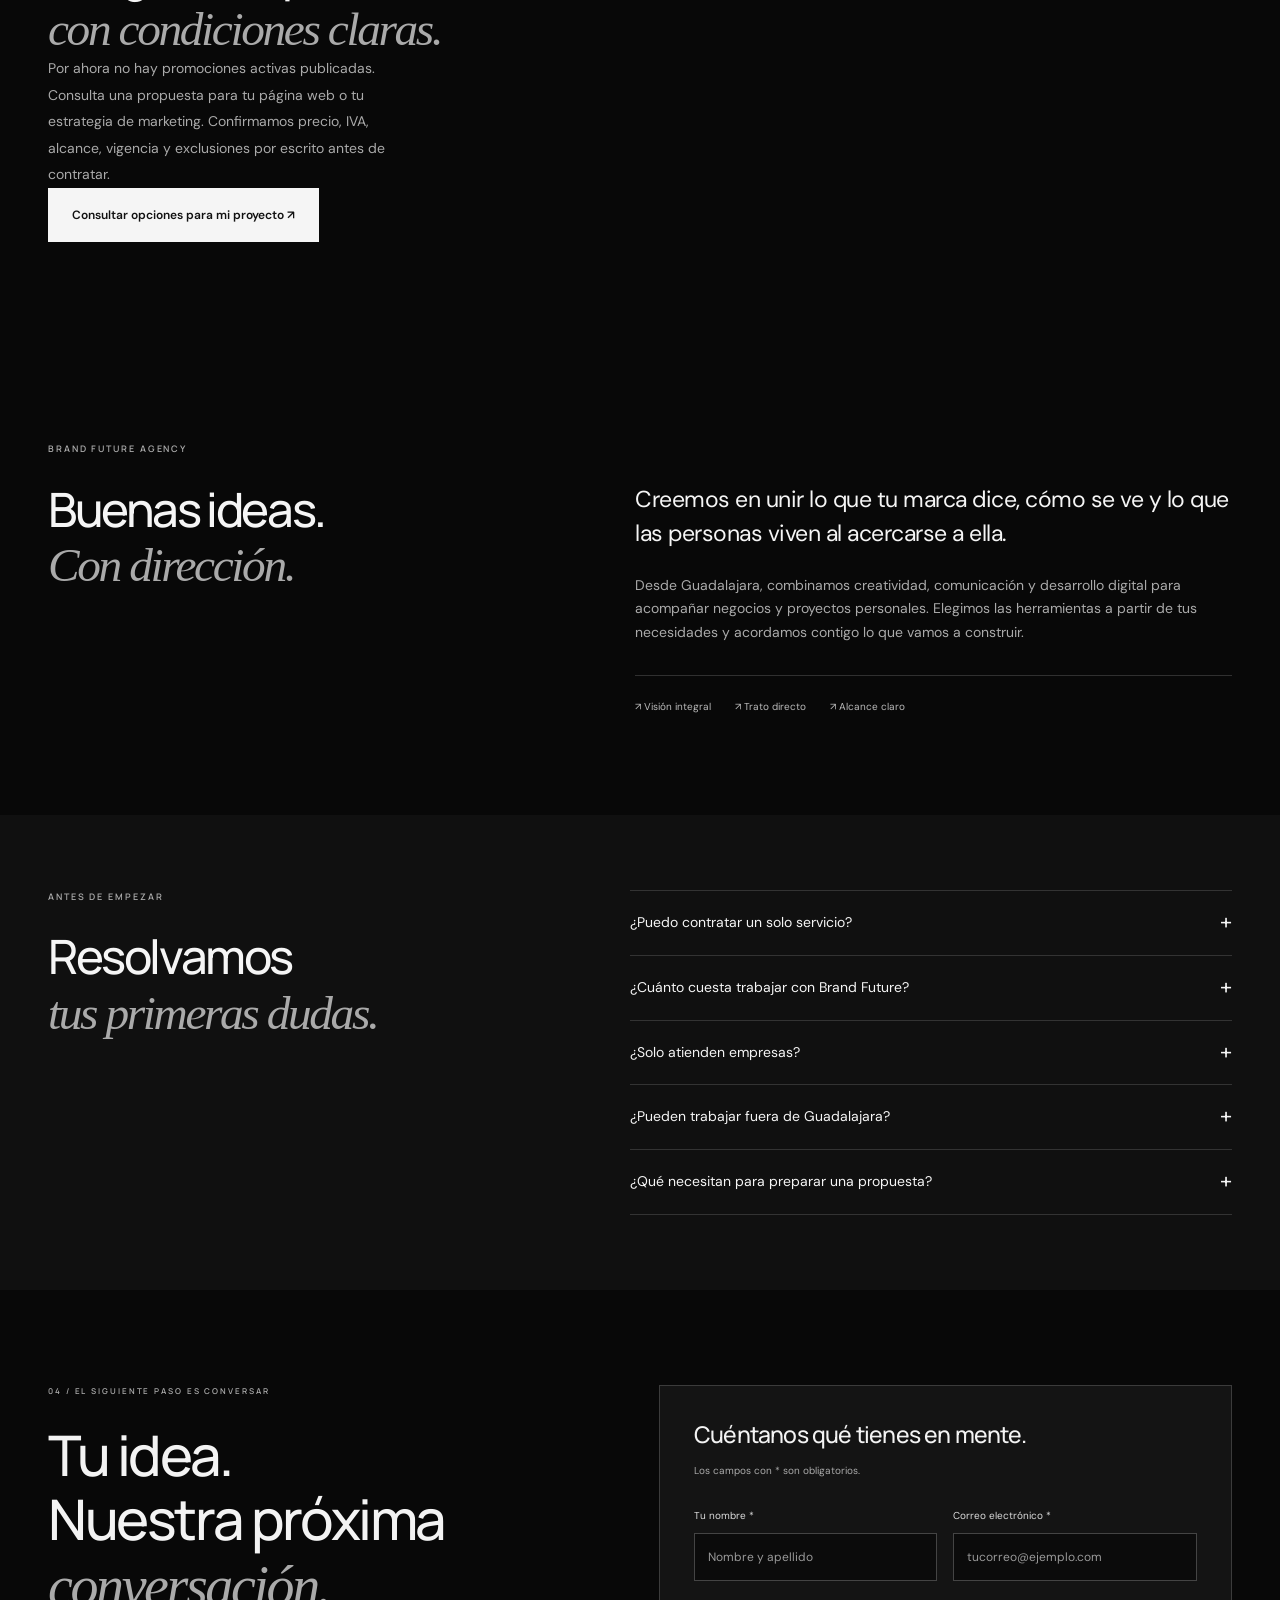
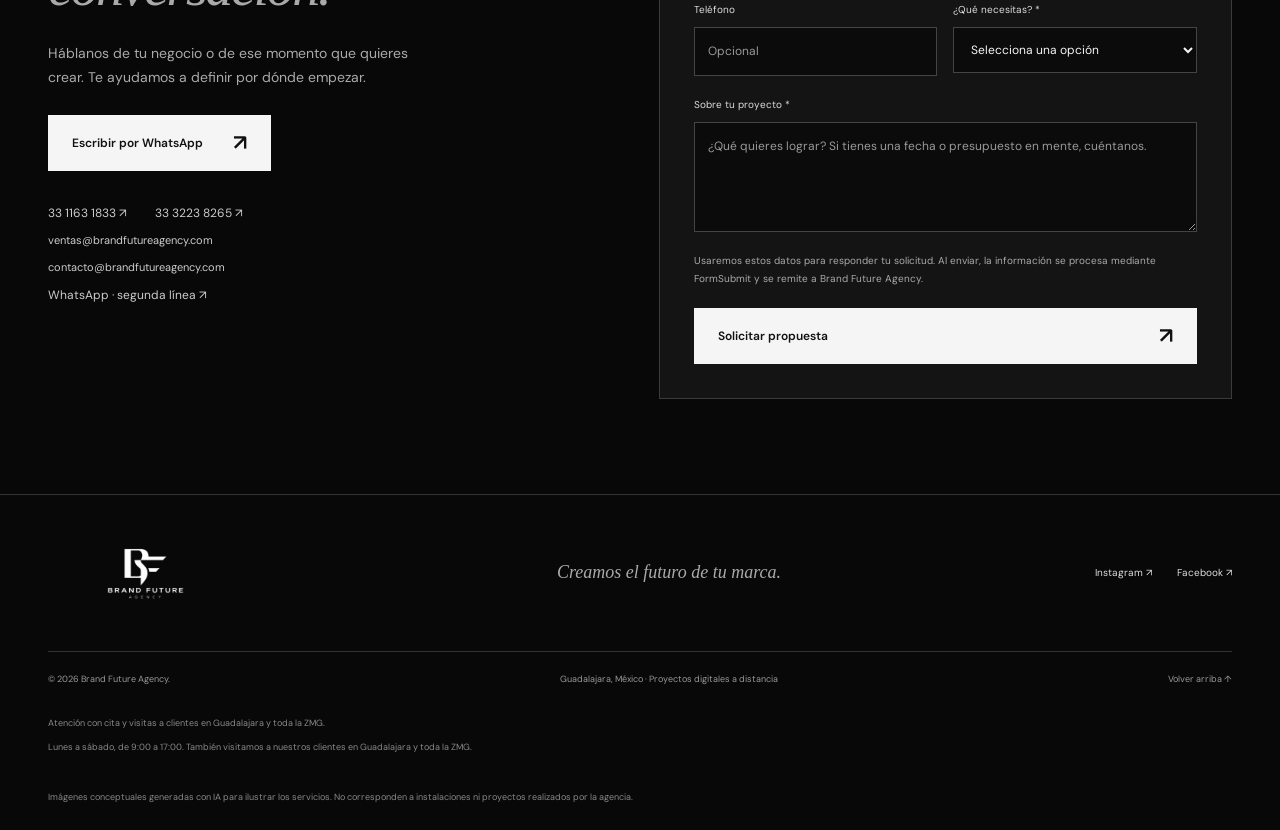
==== commit 2c300f22: "Destacar los cuatro CTA de servicios como botones" ====
--- a/index.html
+++ b/index.html
@@ -17,7 +17,7 @@
 <meta name="twitter:description" content="De una buena idea a oportunidades de negocio medibles. Conoce Brand Future Growth System: diagnóstico, captación, conversión, medición y optimización.">
 <meta name="twitter:image" content="https://brandfutureagency.com/brand-future.jpg">
 <script type="application/ld+json">{"@context": "https://schema.org", "@graph": [{"@context": "https://schema.org", "@type": "Organization", "@id": "https://brandfutureagency.com/#organization", "name": "Brand Future Agency", "url": "https://brandfutureagency.com/", "logo": "https://brandfutureagency.com/brand-future.jpg", "email": ["ventas@brandfutureagency.com", "contacto@brandfutureagency.com"], "slogan": "Creamos el futuro de tu marca", "sameAs": ["https://www.facebook.com/Brand.Future.Agency", "https://www.instagram.com/brand.future.agency/"], "contactPoint": [{"@type": "ContactPoint", "telephone": "+523311631833", "contactType": "Información y ventas", "availableLanguage": "es"}, {"@type": "ContactPoint", "telephone": "+523332238265", "contactType": "Información y ventas", "availableLanguage": "es"}], "alternateName": ["Brand Future", "BrandFutureAgency"], "description": "Agencia de marketing digital, branding, diseño web, apps a la medida y eventos desde Guadalajara, México.", "location": {"@type": "Place", "name": "Guadalajara, Jalisco, México"}}, {"@type": "WebSite", "@id": "https://brandfutureagency.com/#website", "url": "https://brandfutureagency.com/", "name": "Brand Future Agency", "publisher": {"@id": "https://brandfutureagency.com/#organization"}, "inLanguage": "es-MX"}, {"@type": "WebPage", "@id": "https://brandfutureagency.com/#webpage", "url": "https://brandfutureagency.com/", "name": "Agencia de marketing digital en Guadalajara | Brand Future Agency", "description": "De una buena idea a oportunidades de negocio medibles. Conoce Brand Future Growth System: diagnóstico, captación, conversión, medición y optimización.", "isPartOf": {"@id": "https://brandfutureagency.com/#website"}, "about": {"@id": "https://brandfutureagency.com/#organization"}, "inLanguage": "es-MX"}]}</script>
-<link rel="stylesheet" href="studio.css?v=20261027-growth">
+<link rel="stylesheet" href="studio.css?v=20261027-cta">
 </head>
 <body><a class="skip" href="#contenido">Ir al contenido</a>
 <header><div class="container nav"><a class="brand" href="#inicio"><img class="nav-logo-original" src="brand-future.jpg" width="2048" height="800" alt="Brand Future Agency"></a><button class="menu-button" id="menu" aria-label="Abrir menú" aria-expanded="false" aria-controls="links">Menú ☰</button><nav class="navlinks" id="links" aria-label="Navegación principal"><a href="#servicios">Qué hacemos</a><a href="#web-apps">Web y apps</a><a href="#metodo">Cómo trabajamos</a><a href="#promociones">Promociones</a><a href="#contacto" class="btn small">Hablemos ↗</a></nav></div></header>
--- a/studio.css
+++ b/studio.css
@@ -33,3 +33,9 @@
 
 /* Four distinct service categories on the home page. */
 .services-four{grid-template-columns:repeat(2,minmax(0,1fr))}@media(max-width:700px){.services-four{grid-template-columns:1fr}}
+
+/* Prominent, touch-friendly calls to action in the four service cards. */
+.services-four .service-link{width:100%;min-height:56px;padding:16px 20px;border:1px solid #f5f3ef;background:#f5f3ef;color:#101010;font-size:15px;font-weight:700;line-height:1.4;text-decoration:none;gap:16px}
+.services-four .service-link span{color:inherit;flex-shrink:0}
+.services-four .service-link:hover{background:#dedcd6;border-color:#dedcd6;color:#101010}
+.services-four .service-link:focus-visible{outline:3px solid #fff;outline-offset:4px}
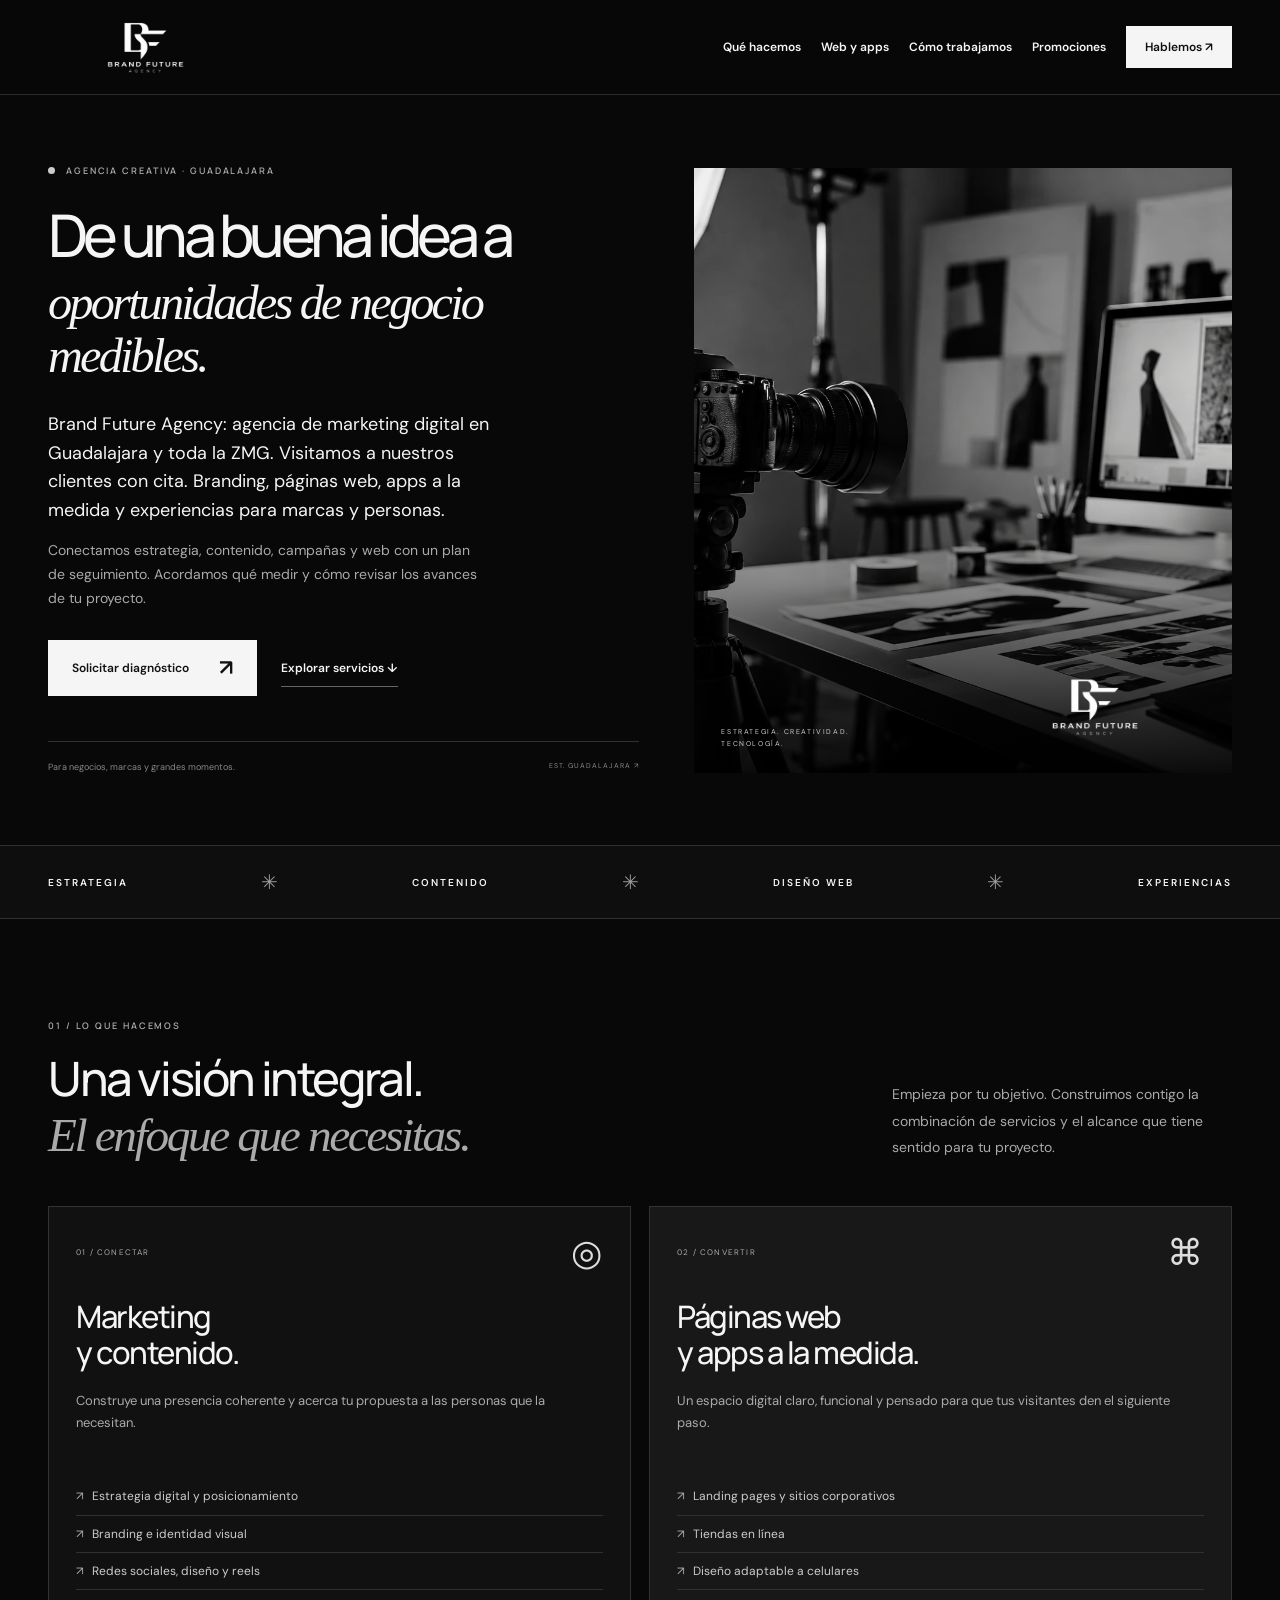
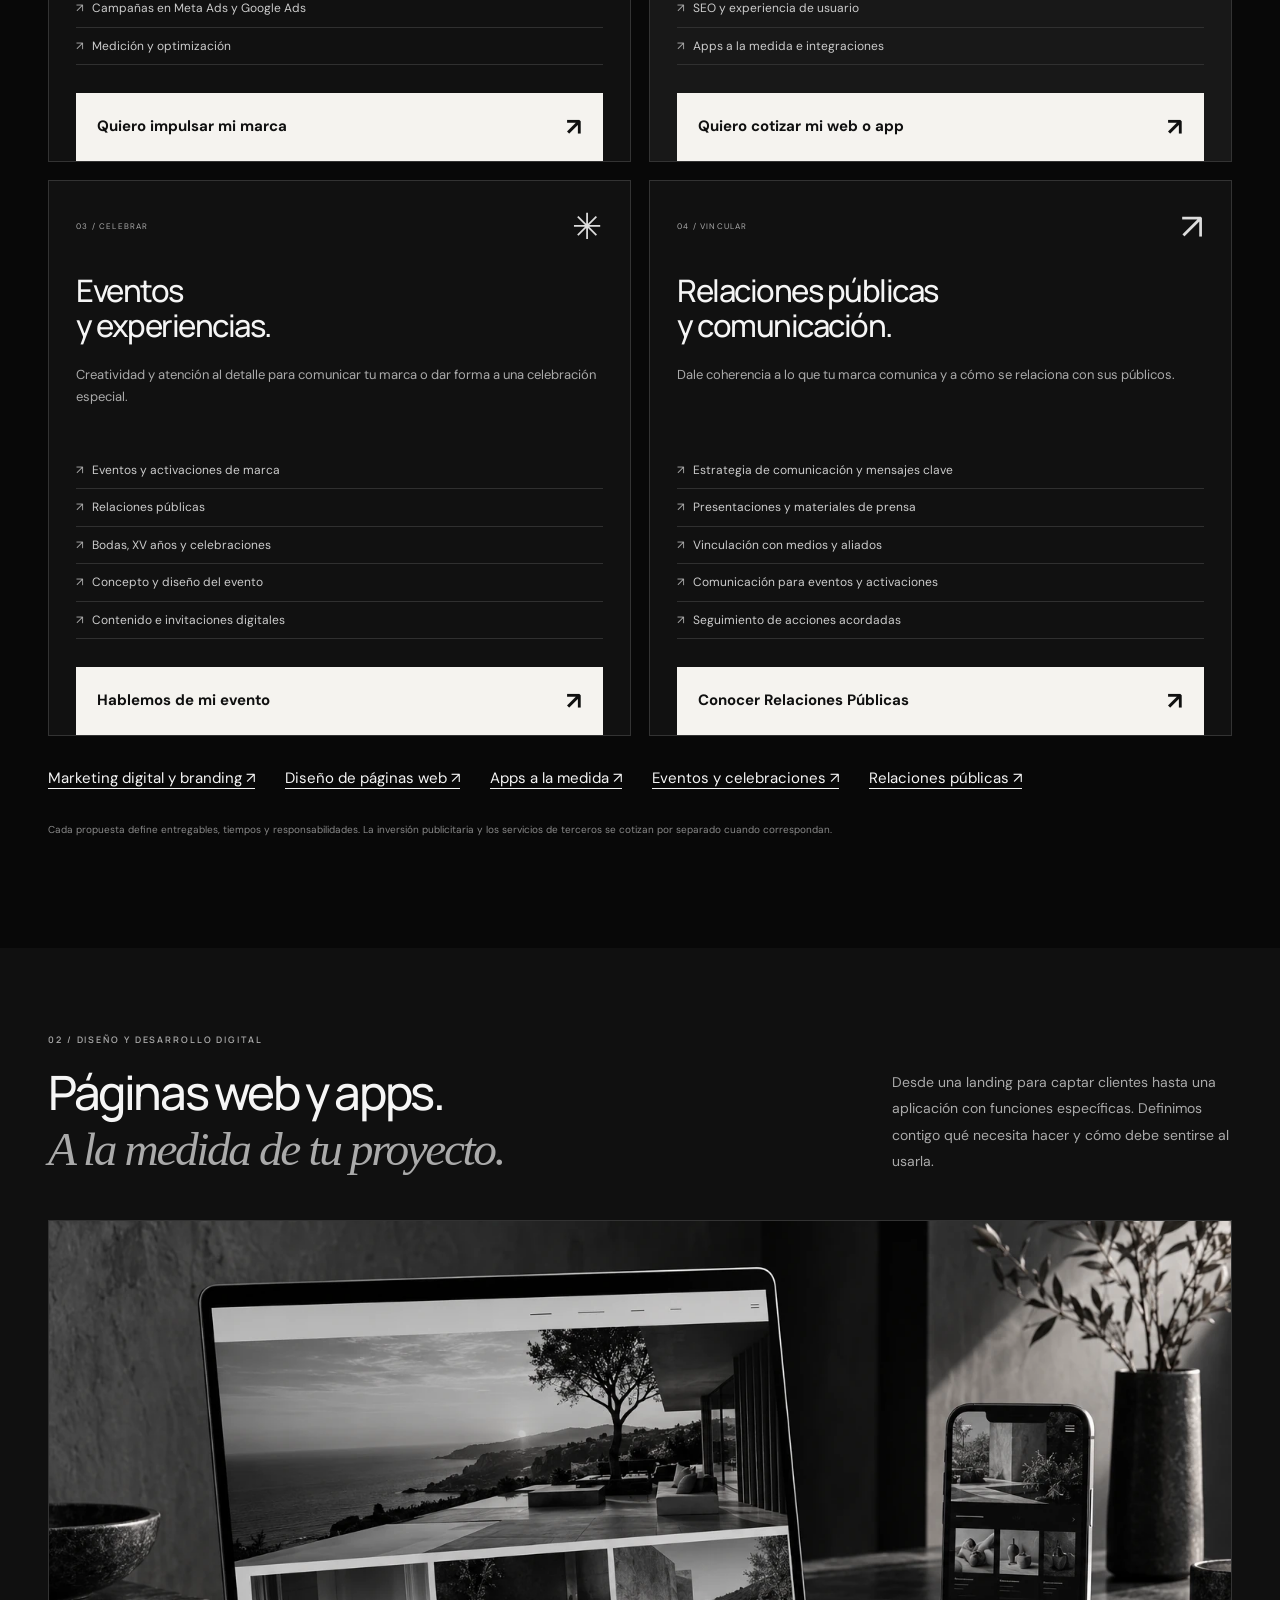
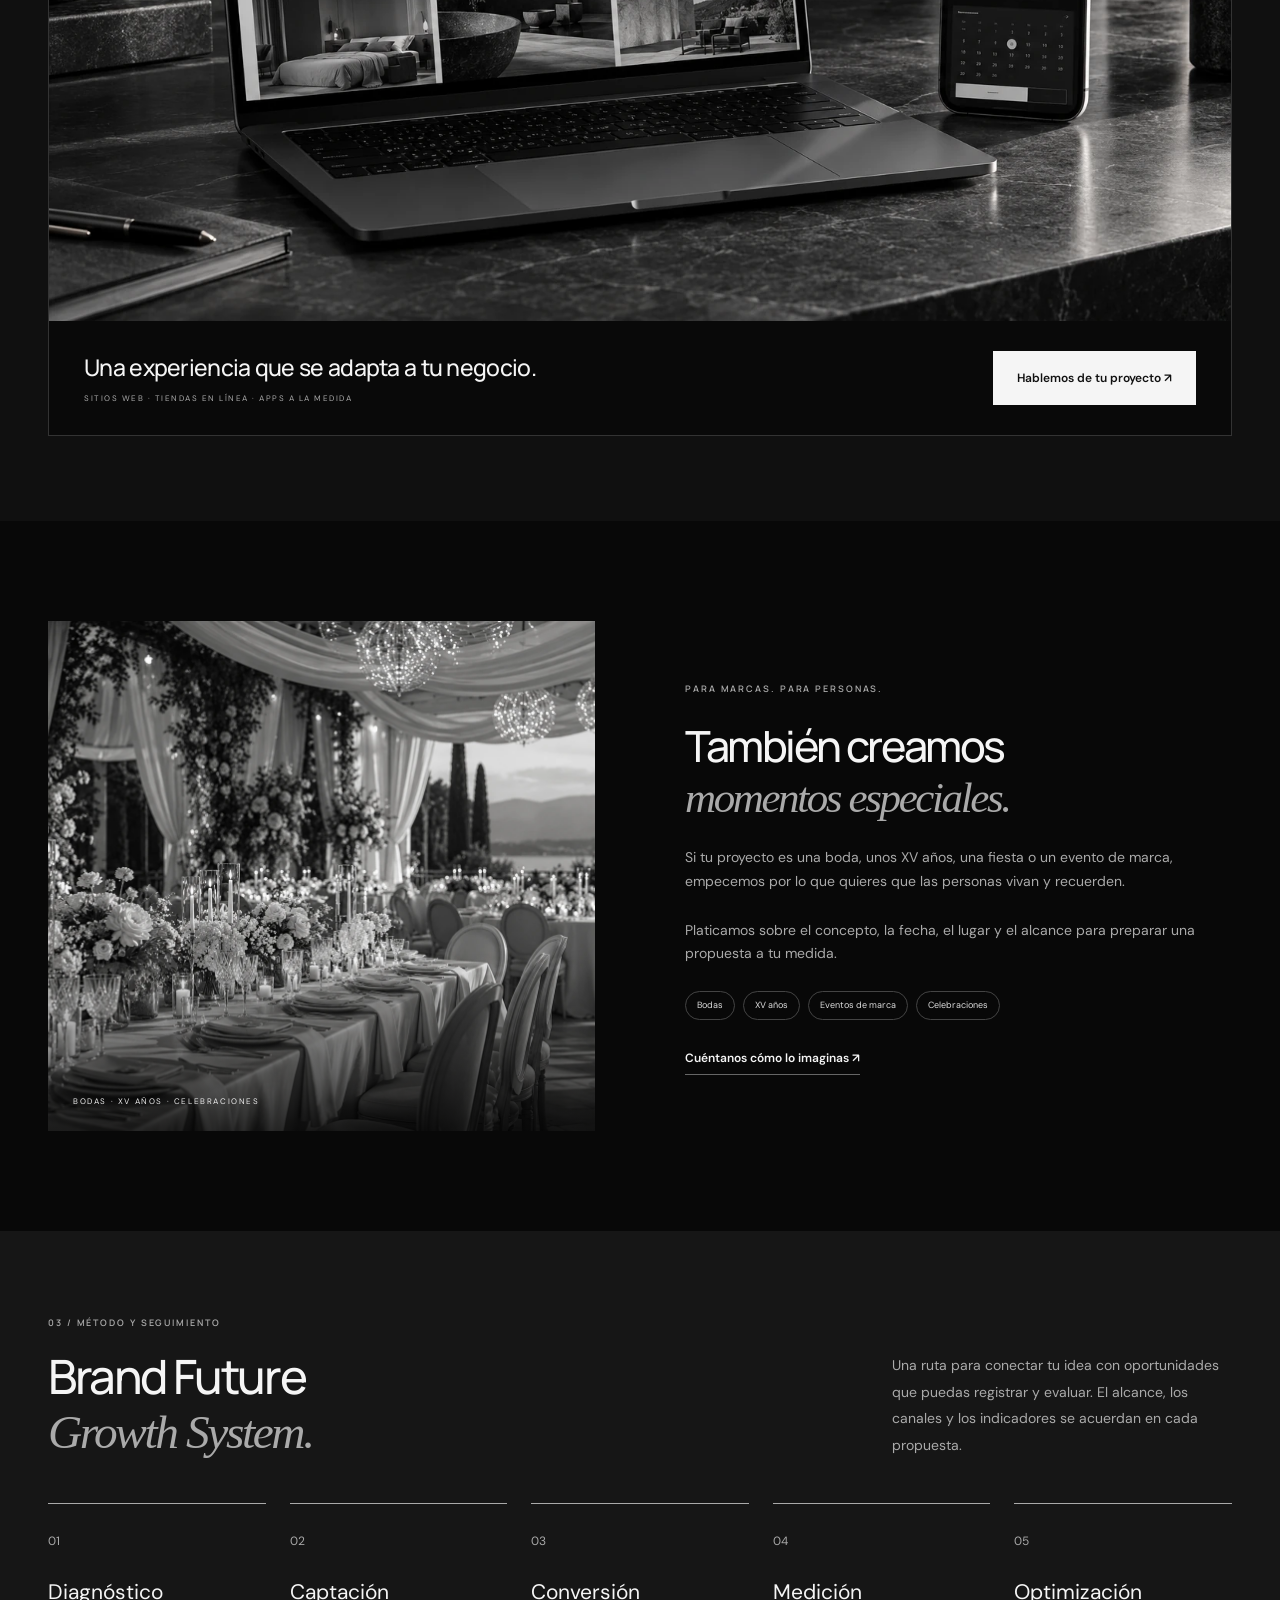
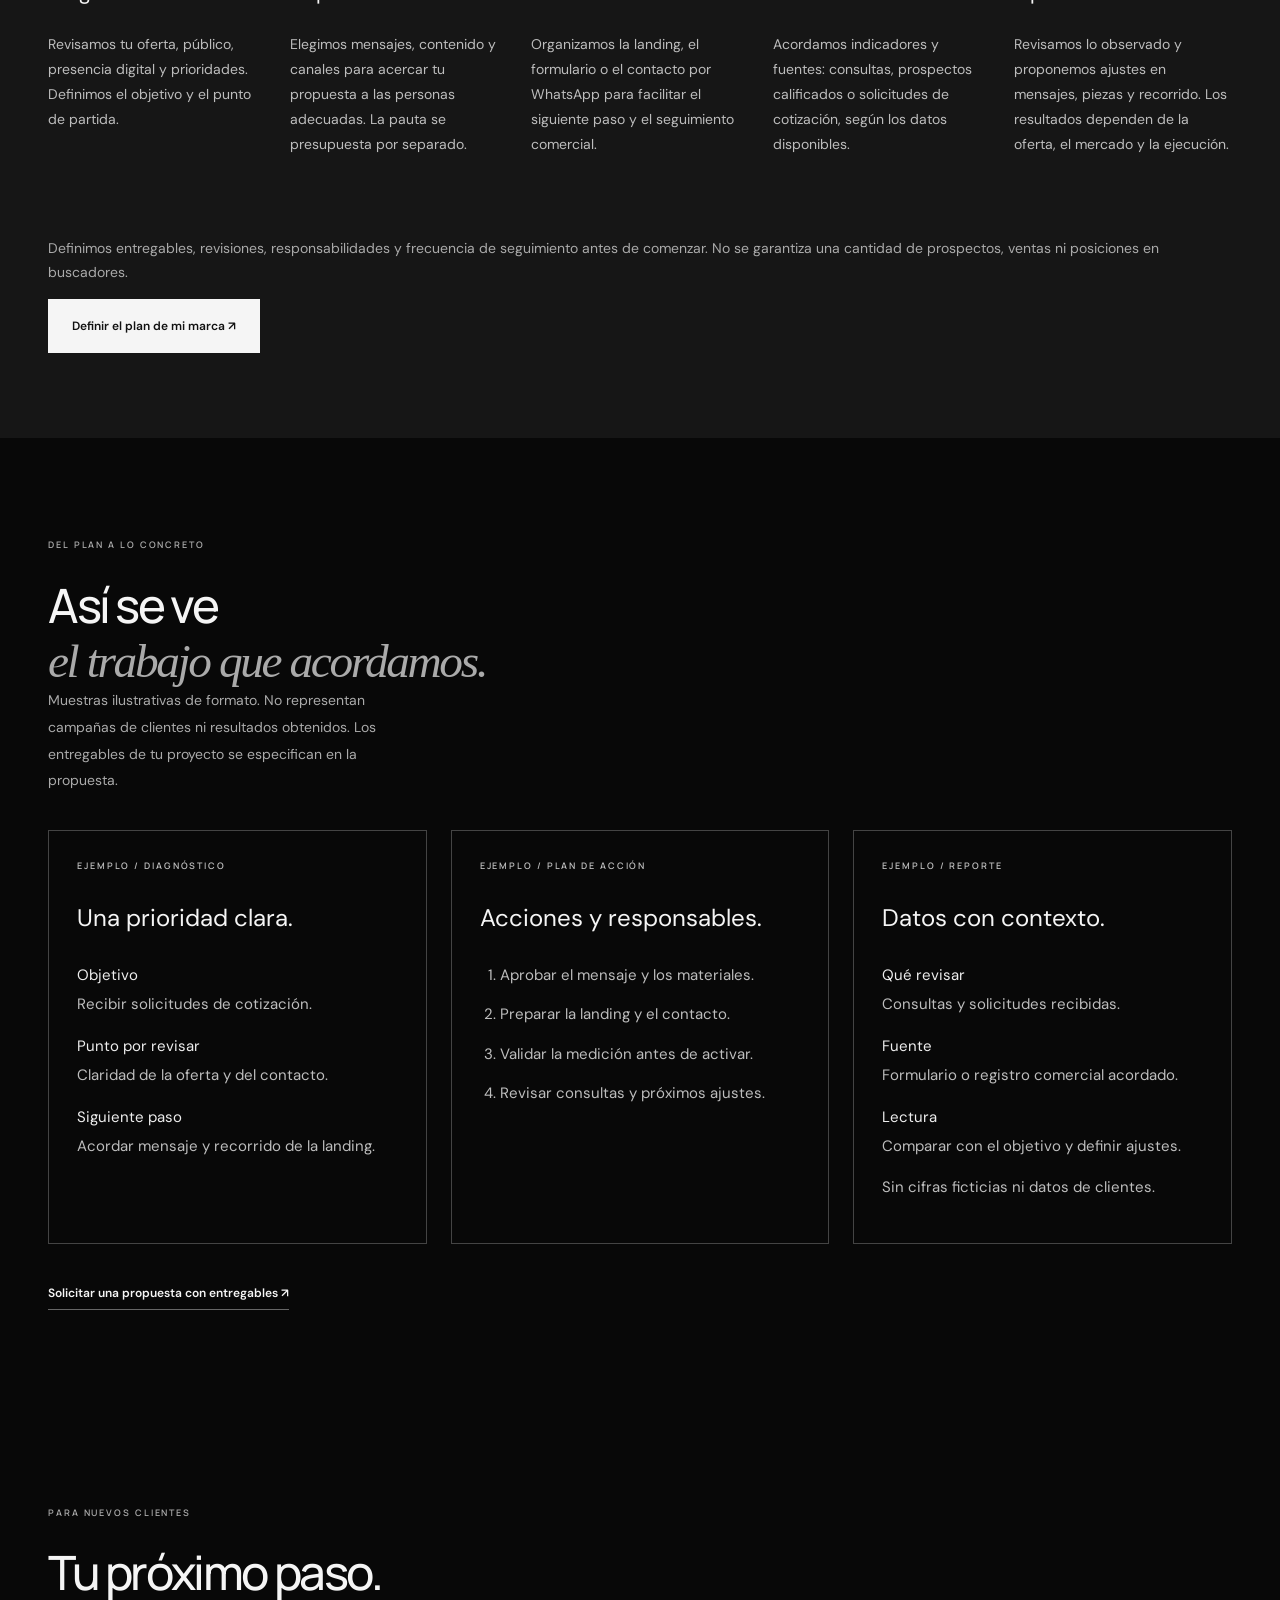
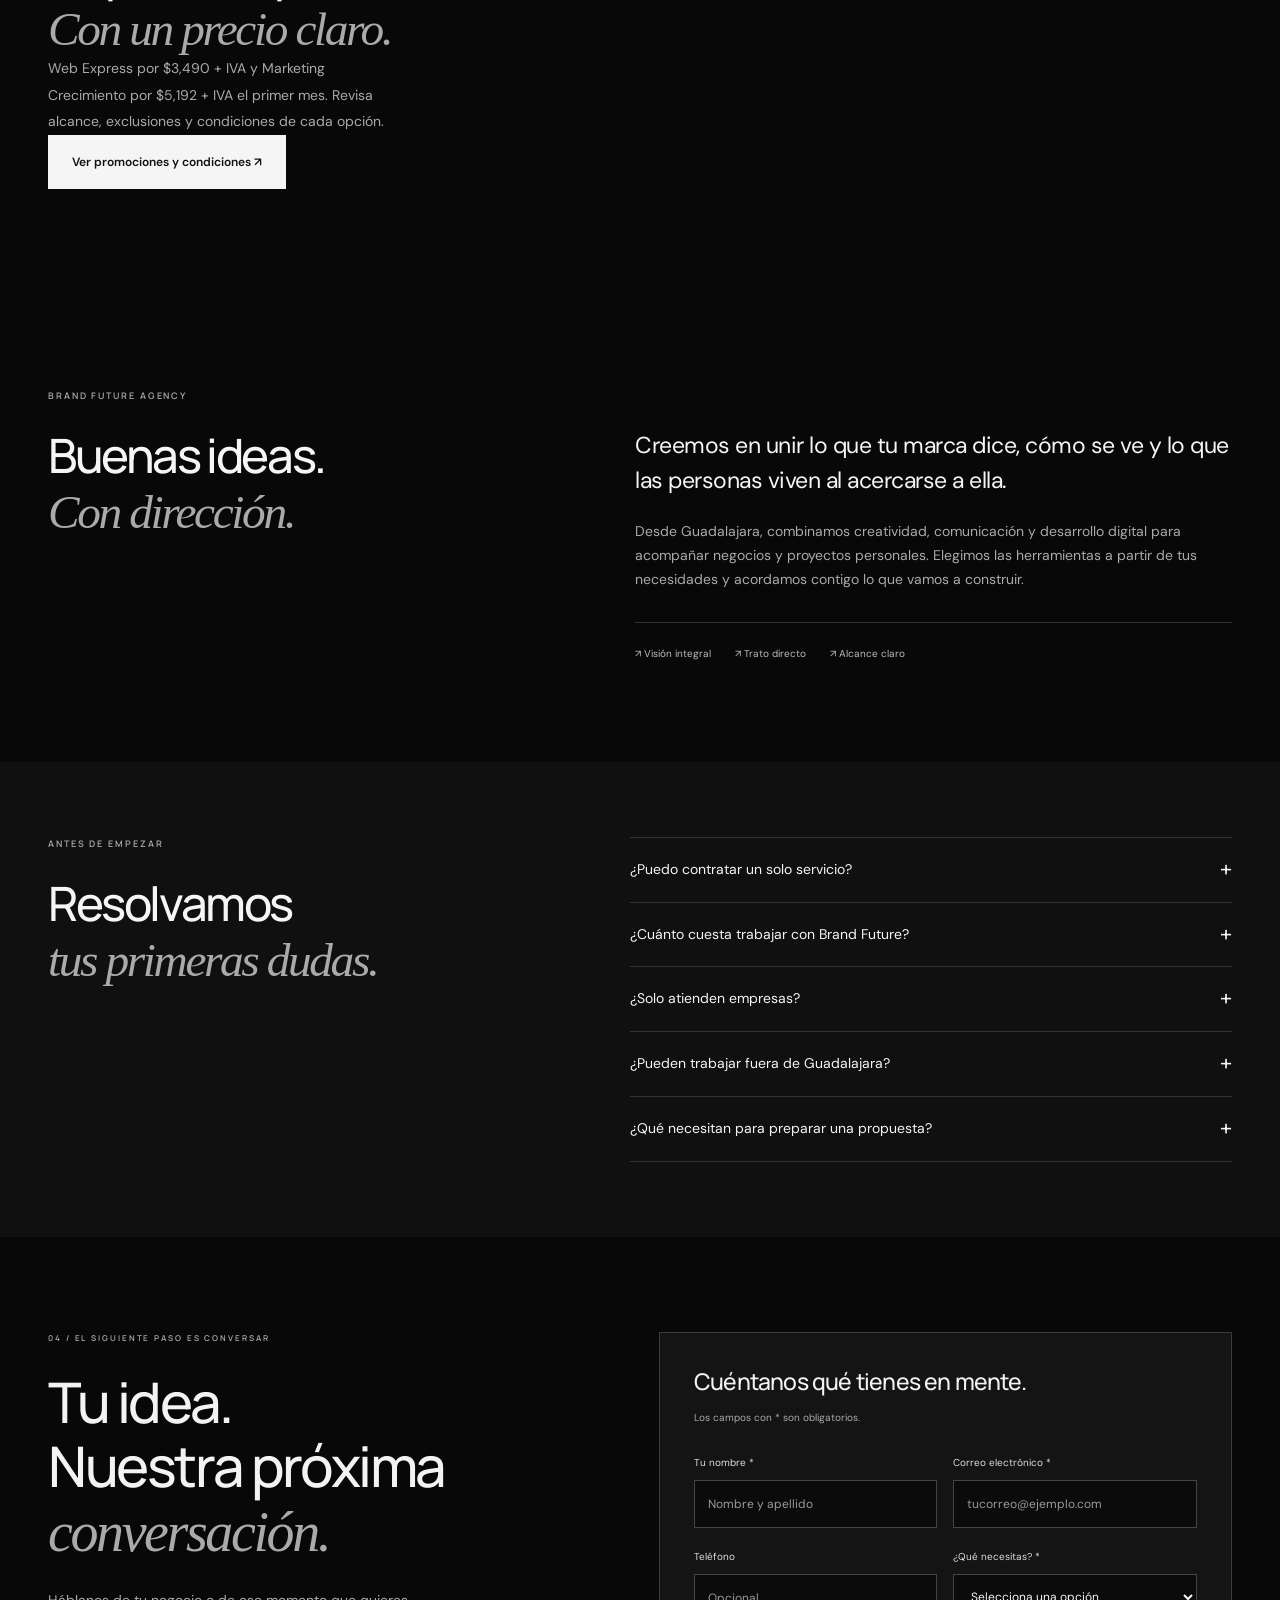
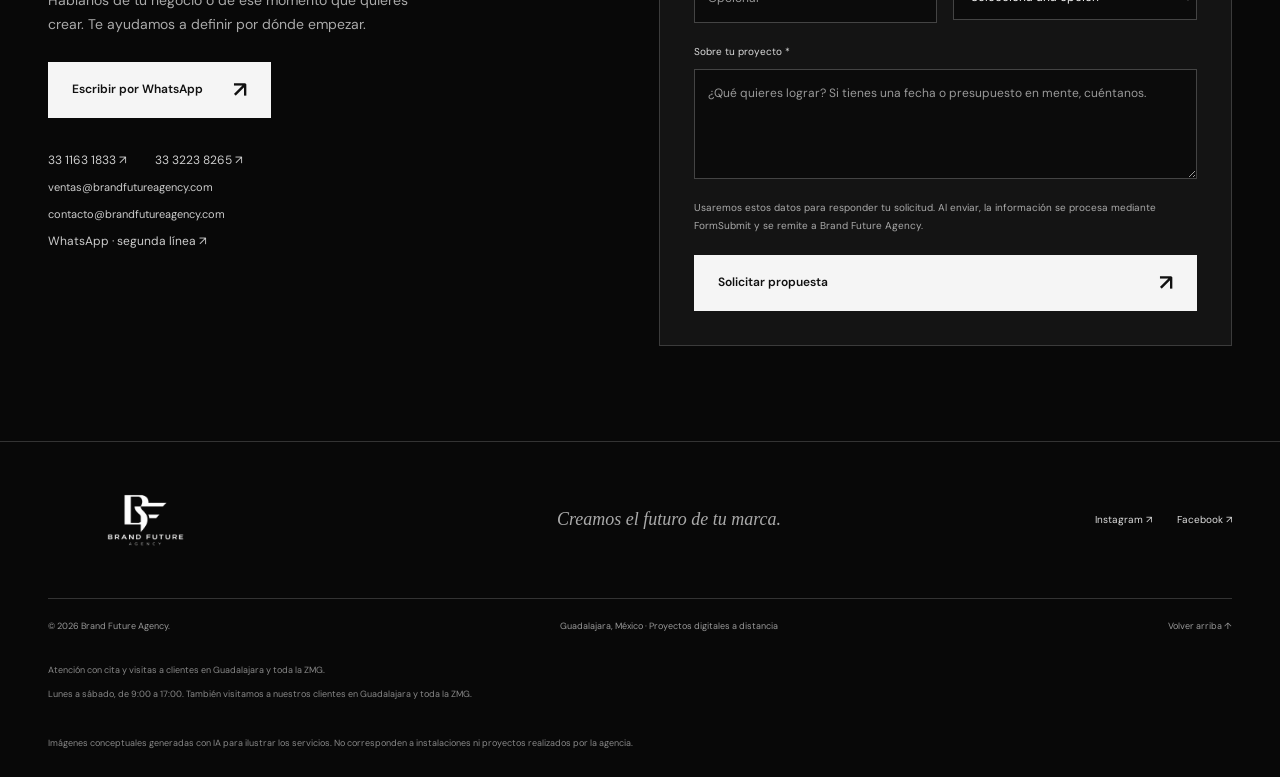
==== commit 63848957: "Conectar inicio con página propia de promociones" ====
--- a/index.html
+++ b/index.html
@@ -20,7 +20,7 @@
 <link rel="stylesheet" href="studio.css?v=20261027-cta">
 </head>
 <body><a class="skip" href="#contenido">Ir al contenido</a>
-<header><div class="container nav"><a class="brand" href="#inicio"><img class="nav-logo-original" src="brand-future.jpg" width="2048" height="800" alt="Brand Future Agency"></a><button class="menu-button" id="menu" aria-label="Abrir menú" aria-expanded="false" aria-controls="links">Menú ☰</button><nav class="navlinks" id="links" aria-label="Navegación principal"><a href="#servicios">Qué hacemos</a><a href="#web-apps">Web y apps</a><a href="#metodo">Cómo trabajamos</a><a href="#promociones">Promociones</a><a href="#contacto" class="btn small">Hablemos ↗</a></nav></div></header>
+<header><div class="container nav"><a class="brand" href="#inicio"><img class="nav-logo-original" src="brand-future.jpg" width="2048" height="800" alt="Brand Future Agency"></a><button class="menu-button" id="menu" aria-label="Abrir menú" aria-expanded="false" aria-controls="links">Menú ☰</button><nav class="navlinks" id="links" aria-label="Navegación principal"><a href="#servicios">Qué hacemos</a><a href="#web-apps">Web y apps</a><a href="#metodo">Cómo trabajamos</a><a href="/promociones/">Promociones</a><a href="#contacto" class="btn small">Hablemos ↗</a></nav></div></header>
 <main id="contenido"><section class="hero container" id="inicio"><div class="hero-copy"><p class="eyebrow"><i></i> AGENCIA CREATIVA · GUADALAJARA</p><h1>De una buena idea a<br><em>oportunidades de negocio medibles.</em></h1><p class="hero-lead">Brand Future Agency: agencia de marketing digital en Guadalajara y toda la ZMG. Visitamos a nuestros clientes con cita. Branding, páginas web, apps a la medida y experiencias para marcas y personas.</p><p class="muted">Conectamos estrategia, contenido, campañas y web con un plan de seguimiento. Acordamos qué medir y cómo revisar los avances de tu proyecto.</p><div class="actions"><a class="btn" href="#contacto">Solicitar diagnóstico <span>↗</span></a><a class="text-link" href="#servicios">Explorar servicios ↓</a></div><div class="hero-foot">Para negocios, marcas y grandes momentos.<span>EST. GUADALAJARA ↗</span></div></div>
 <div class="hero-art editorial-hero"><img class="hero-photo" src="images/marketing-editorial.webp" width="1536" height="1024" fetchpriority="high" alt="Imagen conceptual de producción de contenido con cámara profesional y diseño digital"><div class="photo-shade"></div><div class="hero-image-caption"><span>ESTRATEGIA. CREATIVIDAD. TECNOLOGÍA.</span><img class="brand-badge" src="brand-future.jpg" width="2048" height="800" alt="Logo original de Brand Future Agency en blanco sobre negro"></div></div></section>
 <div class="ticker"><div class="container">ESTRATEGIA <b>✳</b> CONTENIDO <b>✳</b> DISEÑO WEB <b>✳</b> EXPERIENCIAS</div></div>
@@ -37,7 +37,7 @@
 <article><p class="eyebrow">EJEMPLO / DIAGNÓSTICO</p><h3>Una prioridad clara.</h3><dl><dt>Objetivo</dt><dd>Recibir solicitudes de cotización.</dd><dt>Punto por revisar</dt><dd>Claridad de la oferta y del contacto.</dd><dt>Siguiente paso</dt><dd>Acordar mensaje y recorrido de la landing.</dd></dl></article>
 <article><p class="eyebrow">EJEMPLO / PLAN DE ACCIÓN</p><h3>Acciones y responsables.</h3><ol><li>Aprobar el mensaje y los materiales.</li><li>Preparar la landing y el contacto.</li><li>Validar la medición antes de activar.</li><li>Revisar consultas y próximos ajustes.</li></ol></article>
 <article><p class="eyebrow">EJEMPLO / REPORTE</p><h3>Datos con contexto.</h3><dl><dt>Qué revisar</dt><dd>Consultas y solicitudes recibidas.</dd><dt>Fuente</dt><dd>Formulario o registro comercial acordado.</dd><dt>Lectura</dt><dd>Comparar con el objetivo y definir ajustes.</dd></dl><p>Sin cifras ficticias ni datos de clientes.</p></article></div><a class="text-link" href="#contacto">Solicitar una propuesta con entregables ↗</a></section>
-<section class="container section" id="promociones"><p class="eyebrow">PROMOCIONES</p><h2>El siguiente paso,<br><em>con condiciones claras.</em></h2><p class="intro">Por ahora no hay promociones activas publicadas. Consulta una propuesta para tu página web o tu estrategia de marketing. Confirmamos precio, IVA, alcance, vigencia y exclusiones por escrito antes de contratar.</p><a class="btn" href="#contacto">Consultar opciones para mi proyecto ↗</a></section><section class="container section" id="nosotros"><p class="eyebrow">BRAND FUTURE AGENCY</p><div class="about-grid"><h2>Buenas ideas.<br><em>Con dirección.</em></h2><div><p class="large-copy">Creemos en unir lo que tu marca dice, cómo se ve y lo que las personas viven al acercarse a ella.</p><p class="muted">Desde Guadalajara, combinamos creatividad, comunicación y desarrollo digital para acompañar negocios y proyectos personales. Elegimos las herramientas a partir de tus necesidades y acordamos contigo lo que vamos a construir.</p><div class="values"><span>↗ Visión integral</span><span>↗ Trato directo</span><span>↗ Alcance claro</span></div></div></div></section>
+<section class="container section" id="promociones"><p class="eyebrow">PARA NUEVOS CLIENTES</p><h2>Tu próximo paso.<br><em>Con un precio claro.</em></h2><p class="intro">Web Express por $3,490 + IVA y Marketing Crecimiento por $5,192 + IVA el primer mes. Revisa alcance, exclusiones y condiciones de cada opción.</p><a class="btn" href="/promociones/">Ver promociones y condiciones ↗</a></section><section class="container section" id="nosotros"><p class="eyebrow">BRAND FUTURE AGENCY</p><div class="about-grid"><h2>Buenas ideas.<br><em>Con dirección.</em></h2><div><p class="large-copy">Creemos en unir lo que tu marca dice, cómo se ve y lo que las personas viven al acercarse a ella.</p><p class="muted">Desde Guadalajara, combinamos creatividad, comunicación y desarrollo digital para acompañar negocios y proyectos personales. Elegimos las herramientas a partir de tus necesidades y acordamos contigo lo que vamos a construir.</p><div class="values"><span>↗ Visión integral</span><span>↗ Trato directo</span><span>↗ Alcance claro</span></div></div></div></section>
 <section class="faq-section"><div class="container faq-grid"><div><p class="eyebrow">ANTES DE EMPEZAR</p><h2>Resolvamos<br><em>tus primeras dudas.</em></h2></div><div class="faqs"><details><summary>¿Puedo contratar un solo servicio?<span>+</span></summary><p>Sí. Podemos comenzar con una página web, contenido, una campaña o un evento. La propuesta se adapta al alcance que necesitas.</p></details><details><summary>¿Cuánto cuesta trabajar con Brand Future?<span>+</span></summary><p>Depende de los entregables, el alcance y los tiempos. Cuéntanos tu objetivo y presupuesto para preparar una cotización. En las campañas, distinguimos nuestros servicios de la inversión pagada a las plataformas.</p></details><details><summary>¿Solo atienden empresas?<span>+</span></summary><p>Atendemos negocios, emprendimientos y marcas, así como proyectos personales: bodas, XV años y celebraciones. El enfoque cambia según tu proyecto.</p></details><details><summary>¿Pueden trabajar fuera de Guadalajara?<span>+</span></summary><p>Los proyectos digitales pueden coordinarse a distancia según su alcance. Para eventos y trabajos presenciales revisamos ubicación, logística y disponibilidad antes de cotizar.</p></details><details><summary>¿Qué necesitan para preparar una propuesta?<span>+</span></summary><p>Una descripción de tu proyecto, lo que quieres lograr, fecha ideal y presupuesto aproximado. Para eventos, incluye la ciudad y el número estimado de asistentes.</p></details></div></div></section>
 <section class="contact" id="contacto"><div class="container contact-grid"><div><p class="eyebrow">04 / EL SIGUIENTE PASO ES CONVERSAR</p><h2>Tu idea.<br>Nuestra próxima<br><em>conversación.</em></h2><p class="contact-lead">Háblanos de tu negocio o de ese momento que quieres crear. Te ayudamos a definir por dónde empezar.</p><a class="btn light" href="https://wa.me/523311631833?text=Hola%2C%20quiero%20platicar%20sobre%20mi%20proyecto%20con%20Brand%20Future%20Agency" target="_blank" rel="noopener">Escribir por WhatsApp <span>↗</span></a><div class="direct"><a href="tel:+523311631833">33 1163 1833 ↗</a><a href="tel:+523332238265">33 3223 8265 ↗</a><a href="mailto:ventas@brandfutureagency.com">ventas@brandfutureagency.com</a><a href="mailto:contacto@brandfutureagency.com">contacto@brandfutureagency.com</a><a href="https://wa.me/523332238265" target="_blank" rel="noopener">WhatsApp · segunda línea ↗</a></div></div>
 <form class="inquiry" action="https://formsubmit.co/ventas@brandfutureagency.com" method="POST"><h3>Cuéntanos qué tienes en mente.</h3><p>Los campos con * son obligatorios.</p><input type="hidden" name="_subject" value="Nuevo proyecto | Brand Future Agency"><input type="hidden" name="_template" value="table"><div class="form-grid"><label>Tu nombre *<input name="name" autocomplete="name" required maxlength="120" placeholder="Nombre y apellido"></label><label>Correo electrónico *<input name="email" type="email" autocomplete="email" required maxlength="254" placeholder="tucorreo@ejemplo.com"></label><label>Teléfono<input name="telefono" type="tel" autocomplete="tel" maxlength="30" placeholder="Opcional"></label><label>¿Qué necesitas? *<select name="servicio" required><option value="">Selecciona una opción</option><option>Marketing digital y redes sociales</option><option>Branding y contenido</option><option>Página web o tienda en línea</option><option>App a la medida o integración digital</option><option>Boda, XV años o celebración</option><option>Evento de marca o activación</option><option>Relaciones públicas y comunicación</option><option>Varios servicios / necesito orientación</option></select></label><label class="wide">Sobre tu proyecto *<textarea name="message" required maxlength="5000" placeholder="¿Qué quieres lograr? Si tienes una fecha o presupuesto en mente, cuéntanos."></textarea></label></div><p class="form-note">Usaremos estos datos para responder tu solicitud. Al enviar, la información se procesa mediante FormSubmit y se remite a Brand Future Agency.</p><button class="btn light" type="submit">Solicitar propuesta <span>↗</span></button></form></div></section></main>
